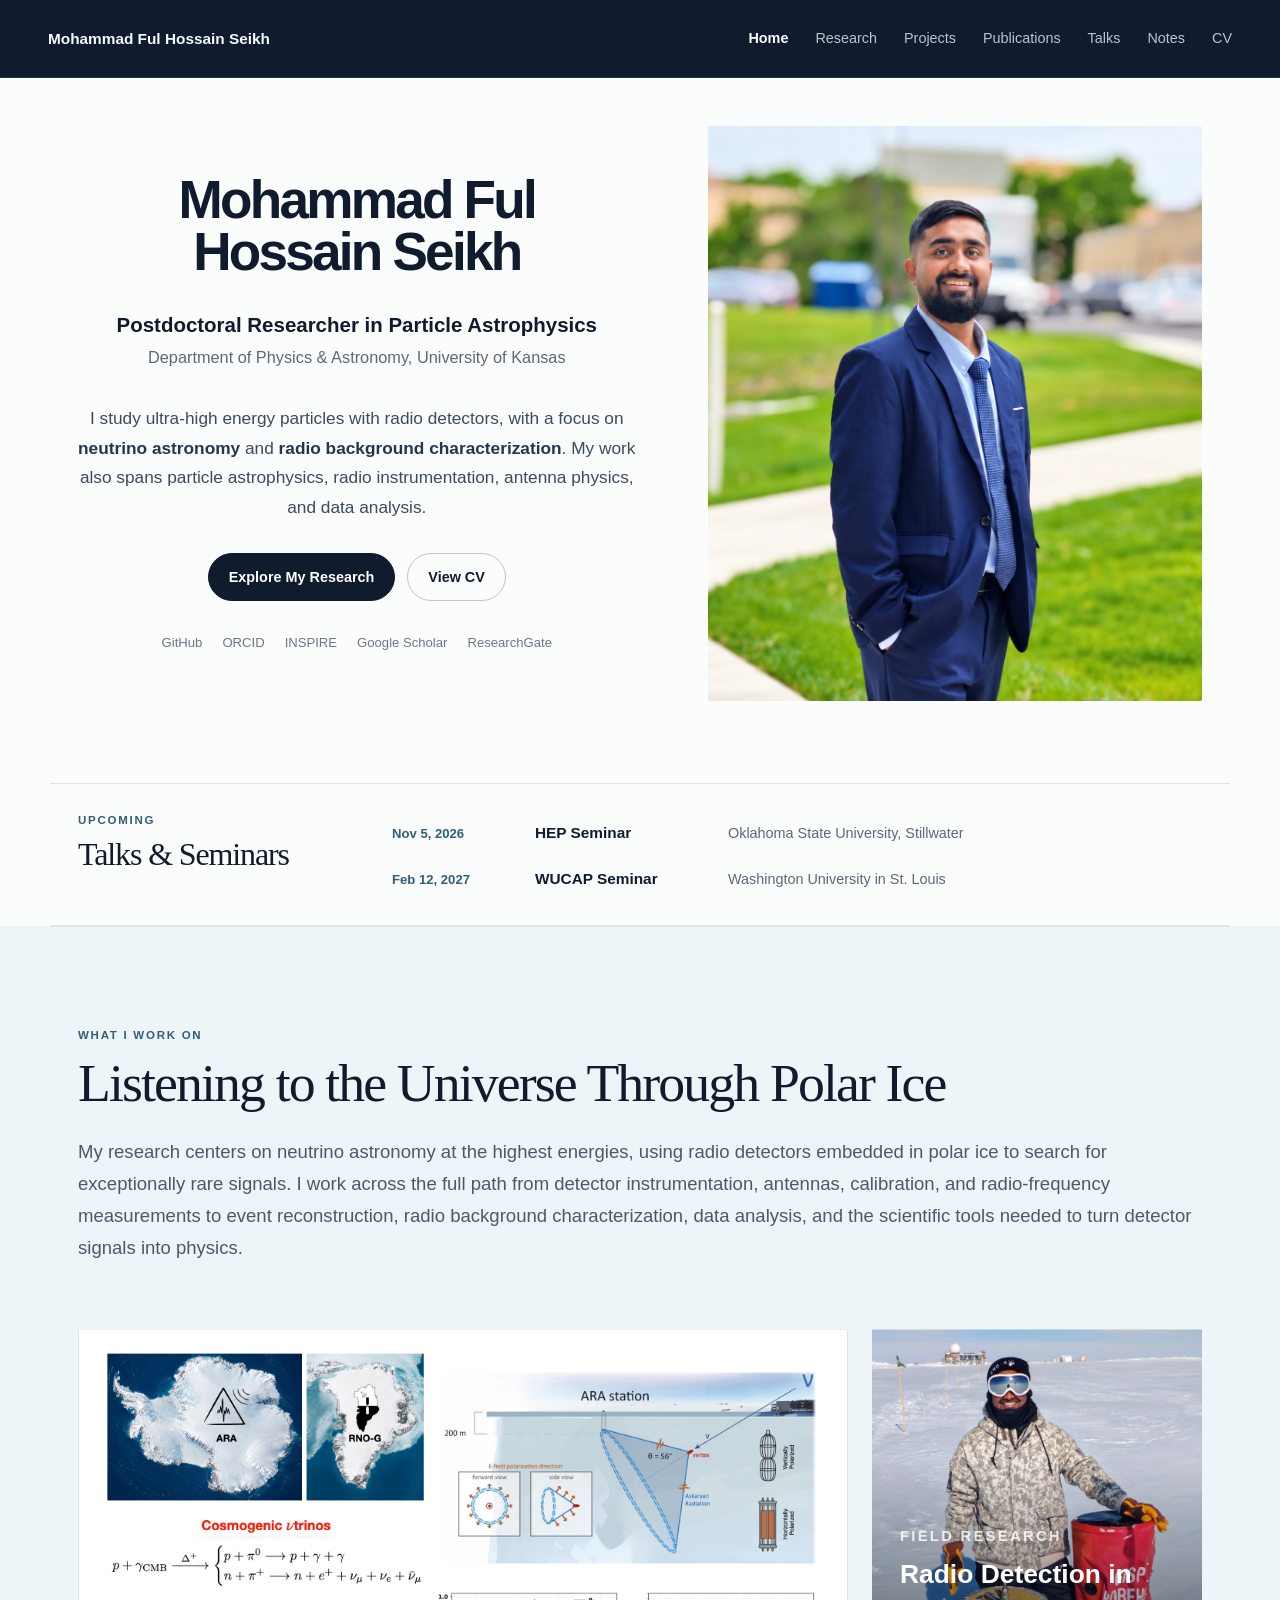
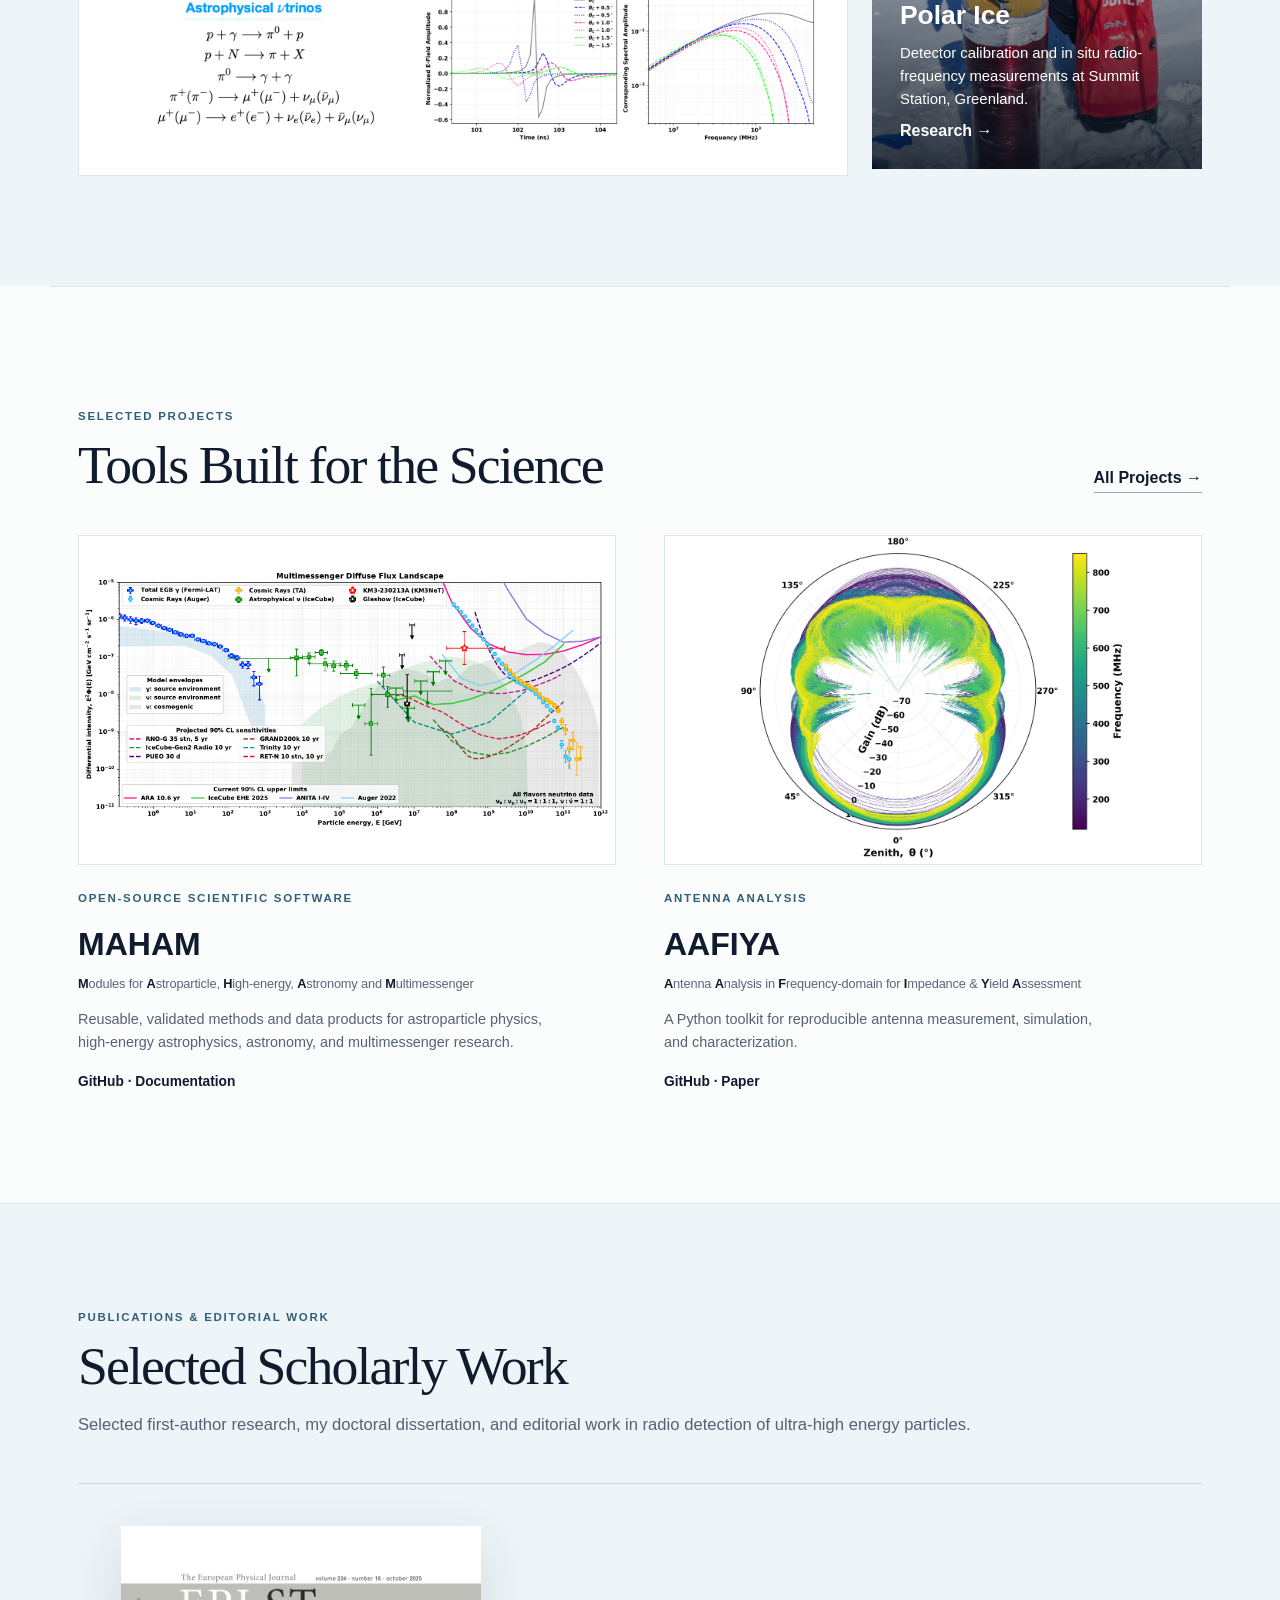
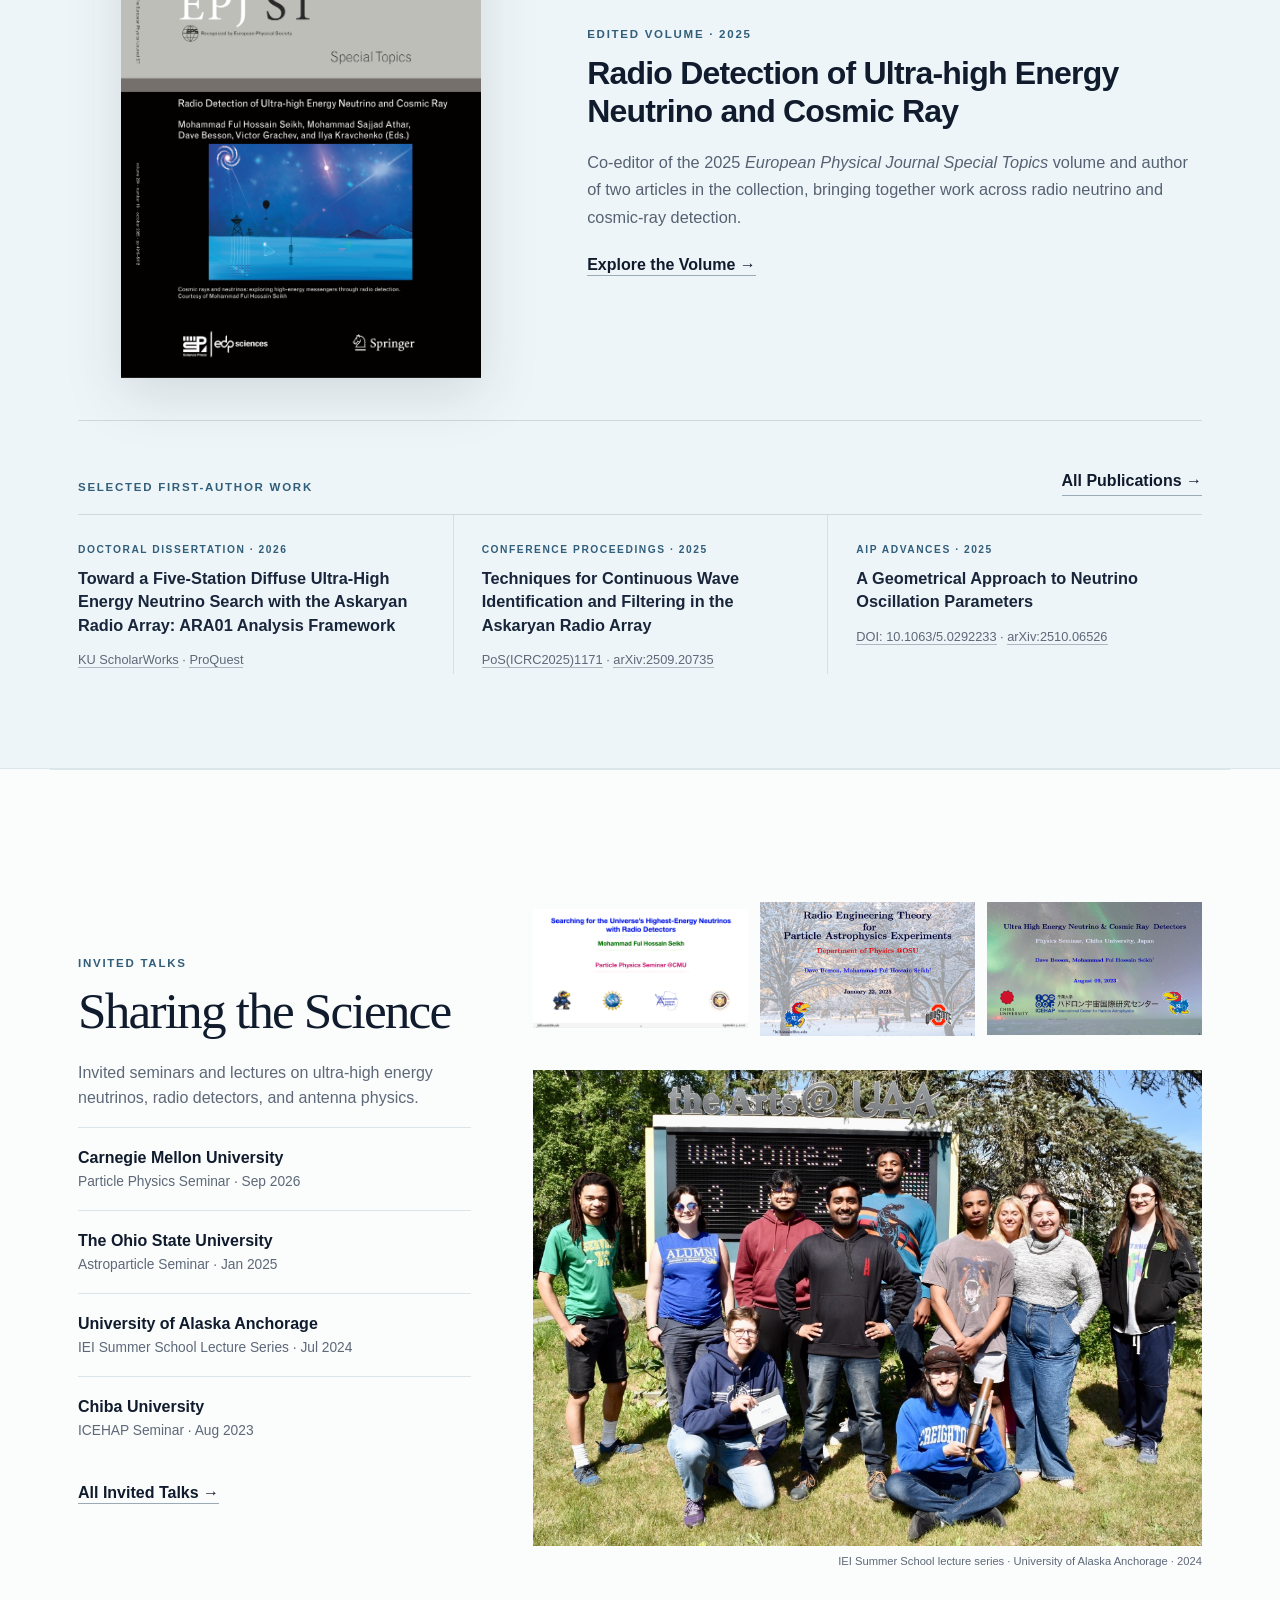
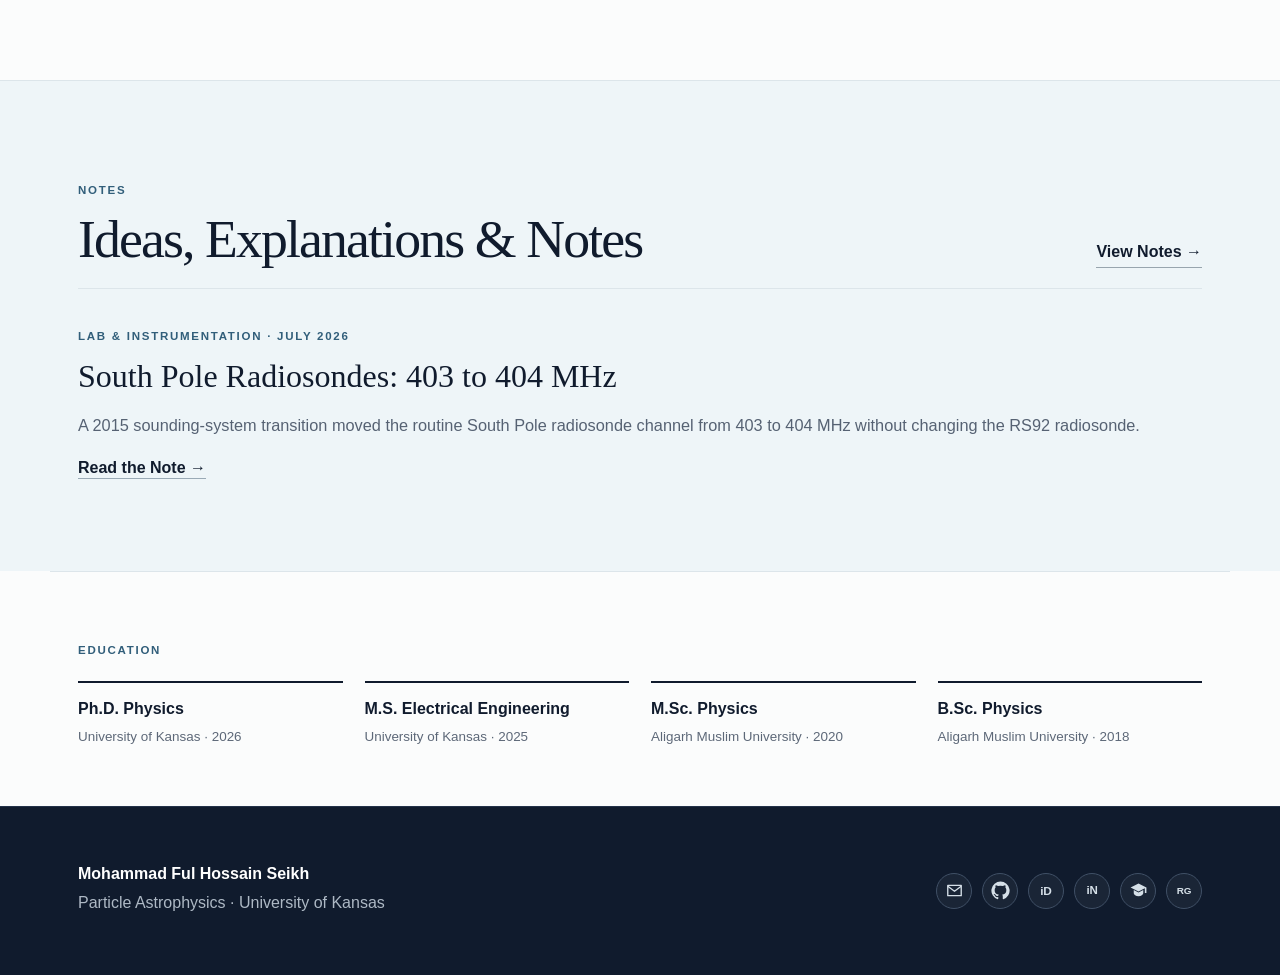
==== index.html @ 4343043d "Add South Pole radiosonde transition note" ====
<!DOCTYPE html>

<html lang="en">
<head>
<meta charset="utf-8"/><meta content="width=device-width,initial-scale=1" name="viewport"/>
<!-- Final homepage prototype v10 -->
<title>Mohammad Ful Hossain Seikh | Particle Astrophysics</title>
<meta name="description" content="Official website of Mohammad Ful Hossain Seikh, particle astrophysicist at the University of Kansas working on ultra-high energy neutrinos, radio detection, and antenna physics.">
<!-- SEO v16 -->
<link rel="canonical" href="https://mohammad-neutrino.github.io/">
<meta name="author" content="Mohammad Ful Hossain Seikh">
<meta name="robots" content="index,follow,max-image-preview:large">
<meta property="og:site_name" content="Mohammad Ful Hossain Seikh">
<meta property="og:title" content="Mohammad Ful Hossain Seikh | Particle Astrophysics">
<meta property="og:description" content="Official website of Mohammad Ful Hossain Seikh, particle astrophysicist at the University of Kansas working on ultra-high energy neutrinos, radio detection, and antenna physics.">
<meta property="og:type" content="website">
<meta property="og:url" content="https://mohammad-neutrino.github.io/">
<!-- /SEO v16 -->
<link href="styles.css?v=27" rel="stylesheet"/>
<script type="application/ld+json">{"@context":"https://schema.org","@graph":[{"@type":"Person","@id":"https://mohammad-neutrino.github.io/#person","name":"Mohammad Ful Hossain Seikh","url":"https://mohammad-neutrino.github.io/","image":"https://mohammad-neutrino.github.io/assets/portrait.png","jobTitle":"Postdoctoral Researcher in Particle Astrophysics","affiliation":{"@type":"CollegeOrUniversity","name":"University of Kansas","url":"https://www.ku.edu/"},"sameAs":["https://github.com/Mohammad-Neutrino","https://orcid.org/0000-0002-4464-7354","https://inspirehep.net/authors/2014116","https://scholar.google.com/citations?user=dSwfpWQAAAAJ","https://www.researchgate.net/profile/Mohammad-Ful-Hossain-Seikh","https://www.scopus.com/authid/detail.uri?authorId=57426893600"],"knowsAbout":["Particle astrophysics","Ultra-high energy neutrinos","Neutrino astronomy","Radio detection","Askaryan Radio Array","RNO-G","Radio background characterization","Antenna physics"]},{"@type":"WebSite","@id":"https://mohammad-neutrino.github.io/#website","url":"https://mohammad-neutrino.github.io/","name":"Mohammad Ful Hossain Seikh","publisher":{"@id":"https://mohammad-neutrino.github.io/#person"}}]}</script>
</head>
<body><header class="site-header"><a class="brand" href="index.html">Mohammad Ful Hossain Seikh</a><button aria-label="Toggle navigation" class="menu">Menu</button><nav><a class="active" href="index.html">Home</a><a class="" href="research.html">Research</a><a class="" href="projects.html">Projects</a><a class="" href="publications.html">Publications</a><a class="" href="talks.html">Talks</a><a class="" href="notes.html">Notes</a><a class="" href="cv.html">CV</a></nav></header>
<main id="top">
<section class="hero wrap">
<div class="hero-copy">
<div class="hero-identity">
<h1><span>Mohammad Ful</span><span>Hossain Seikh</span></h1>
<p class="role">Postdoctoral Researcher in Particle Astrophysics</p>
<p class="affiliation">Department of Physics &amp; Astronomy, University of Kansas</p>
</div>
<p class="lede">I study ultra-high energy particles with radio detectors, with a focus on <strong>neutrino astronomy</strong> and <strong>radio background characterization</strong>. My work also spans particle astrophysics, radio instrumentation, antenna physics, and data analysis.</p>
<div class="actions"><a class="button primary" href="research.html">Explore My Research</a><a class="button" href="cv.html">View CV</a></div>
<div class="profiles"><a href="https://github.com/Mohammad-Neutrino" rel="noopener" target="_blank">GitHub</a><a href="https://orcid.org/0000-0002-4464-7354" rel="noopener" target="_blank">ORCID</a><a href="https://inspirehep.net/authors/2014116" rel="noopener" target="_blank">INSPIRE</a><a href="https://scholar.google.com/citations?user=dSwfpWQAAAAJ" rel="noopener" target="_blank">Google Scholar</a><a href="https://www.researchgate.net/profile/Mohammad-Ful-Hossain-Seikh" rel="noopener" target="_blank">ResearchGate</a></div>
</div>
<div class="hero-photo"><a aria-label="Enlarge portrait of Mohammad Ful Hossain Seikh" class="zoomable media-zoom" href="assets/portrait.png"><img alt="Portrait of Mohammad Ful Hossain Seikh" src="assets/portrait.png"/></a></div>
</section>
<section class="upcoming wrap" aria-label="Upcoming talks and seminars">
<div class="upcoming-heading"><p class="section-kicker">Upcoming</p><h2>Talks &amp; Seminars</h2></div>
<div class="upcoming-list">
<article class="upcoming-item"><time datetime="2026-11-05">Nov 5, 2026</time><strong>HEP Seminar</strong><span>Oklahoma State University, Stillwater</span></article>
<article class="upcoming-item"><time datetime="2027-02-12">Feb 12, 2027</time><strong>WUCAP Seminar</strong><span>Washington University in St. Louis</span></article>
</div>
</section>
<section class="intro wrap">
<p class="section-kicker">What I Work On</p>
<h2>Listening to the Universe Through Polar Ice</h2>
<p class="intro-text">My research centers on neutrino astronomy at the highest energies, using radio detectors embedded in polar ice to search for exceptionally rare signals. I work across the full path from detector instrumentation, antennas, calibration, and radio-frequency measurements to event reconstruction, radio background characterization, data analysis, and the scientific tools needed to turn detector signals into physics.</p>
</section>
<section class="cards research-grid wrap" id="research">
<article class="feature research-overview"><a aria-label="Enlarge research overview" class="zoomable media-zoom" href="assets/research-overview.png"><img alt="Overview of ultra-high energy neutrino production and radio detection with ARA and RNO-G" src="assets/research-overview.png"/></a></article>
<article class="feature field-feature"><a aria-label="Enlarge field research photograph" class="zoomable field-image-link" href="assets/fieldwork.jpg"><img alt="Field work at Summit Station, Greenland" src="assets/fieldwork.jpg"/></a><div class="overlay"><p class="label">Field Research</p><h3>Radio Detection in Polar Ice</h3><p>Detector calibration and in situ radio-frequency measurements at Summit Station, Greenland.</p><a href="research.html#fieldwork">Research →</a></div></article>
</section>
<section class="section wrap" id="projects">
<div class="section-head"><div><p class="section-kicker">Selected Projects</p><h2>Tools Built for the Science</h2></div><a href="projects.html">All Projects →</a></div>
<div class="project-grid">
<article><a aria-label="Enlarge the MAHAM multimessenger diffuse flux landscape" class="project-img zoomable" href="assets/maham.png"><img alt="MAHAM multimessenger diffuse flux landscape" src="assets/maham.png"/></a><p class="label">Open-Source Scientific Software</p><h3>MAHAM</h3><p class="project-fullname"><span class="acro">M</span>odules for <span class="acro">A</span>stroparticle, <span class="acro">H</span>igh-energy, <span class="acro">A</span>stronomy and <span class="acro">M</span>ultimessenger</p><p class="project-description"><span>Reusable, validated methods and data products for astroparticle physics,</span><span>high-energy astrophysics, astronomy, and multimessenger research.</span></p><p class="links"><a href="https://github.com/Project-MAHAM" rel="noopener" target="_blank">GitHub</a> · Documentation</p></article>
<article><a aria-label="Enlarge the AAFIYA antenna gain pattern" class="project-img zoomable" href="assets/aafiya-gain.png"><img alt="AAFIYA antenna gain pattern" src="assets/aafiya-gain.png"/></a><p class="label">Antenna Analysis</p><h3>AAFIYA</h3><p class="project-fullname"><span class="acro">A</span>ntenna <span class="acro">A</span>nalysis in <span class="acro">F</span>requency-domain for <span class="acro">I</span>mpedance &amp; <span class="acro">Y</span>ield <span class="acro">A</span>ssessment</p><p class="project-description"><span>A Python toolkit for reproducible antenna measurement, simulation,</span><span>and characterization.</span></p><p class="links"><a href="https://github.com/Mohammad-Neutrino/AAFIYA" rel="noopener" target="_blank">GitHub</a> · <a href="https://doi.org/10.48550/arXiv.2601.13583" rel="noopener" target="_blank">Paper</a></p></article>
</div>
</section>
<section class="editorial" id="publications">
<div class="wrap">
<header class="publication-header">
<p class="section-kicker">Publications &amp; Editorial Work</p>
<h2>Selected Scholarly Work</h2>
<p>Selected first-author research, my doctoral dissertation, and editorial work in radio detection of ultra-high energy particles.</p>
</header>
<div class="editorial-highlight">
<a aria-label="Enlarge the EPJ Special Topics cover" class="editorial-cover zoomable" href="assets/epj-cover-front.png"><img alt="Front cover of the EPJ Special Topics issue on radio detection of ultra-high energy neutrinos and cosmic rays" src="assets/epj-cover-front.png"/></a>
<div class="editorial-details">
<p class="label">Edited Volume · 2025</p>
<h3><span>Radio Detection</span><span>of Ultra-high Energy</span><span>Neutrino and Cosmic Ray</span></h3>
<p>Co-editor of the 2025 <em>European Physical Journal Special Topics</em> volume and author of two articles in the collection, bringing together work across radio neutrino and cosmic-ray detection.</p>
<a class="text-link" href="https://link.springer.com/collections/ediiddhcdc" rel="noopener" target="_blank">Explore the Volume →</a>
</div>
</div>
<div class="selected-work-head">
<p class="selected-heading">Selected First-Author Work</p>
<a class="text-link" href="publications.html">All Publications →</a>
</div>
<div class="selected-work-grid">
<article class="pub-card">
<p class="pub-type">Doctoral Dissertation · 2026</p>
<h3>Toward a Five-Station Diffuse Ultra-High Energy Neutrino Search with the Askaryan Radio Array: ARA01 Analysis Framework</h3>
<p class="pub-links"><a href="https://kuscholarworks.ku.edu/items/9ae474ac-8647-476e-9986-d901787aed21" rel="noopener" target="_blank">KU ScholarWorks</a> · <a href="https://www.proquest.com/docview/3356640779/fulltextPDF/4CCB4101302F4FB5PQ" rel="noopener" target="_blank">ProQuest</a></p>
</article>
<article class="pub-card">
<p class="pub-type">Conference Proceedings · 2025</p>
<h3>Techniques for Continuous Wave Identification and Filtering in the Askaryan Radio Array</h3>
<p class="pub-links"><a href="https://pos.sissa.it/501/1171/pdf" rel="noopener" target="_blank">PoS(ICRC2025)1171</a> · <a href="https://arxiv.org/abs/2509.20735" rel="noopener" target="_blank">arXiv:2509.20735</a></p>
</article>
<article class="pub-card">
<p class="pub-type">AIP Advances · 2025</p>
<h3>A Geometrical Approach to Neutrino Oscillation Parameters</h3>
<p class="pub-links"><a href="https://doi.org/10.1063/5.0292233" rel="noopener" target="_blank">DOI: 10.1063/5.0292233</a> · <a href="https://doi.org/10.48550/arXiv.2510.06526" rel="noopener" target="_blank">arXiv:2510.06526</a></p>
</article>
</div>
</div>
</section>
<section class="section wrap" id="talks">
<div class="talk-grid">
<div><p class="section-kicker">Invited Talks</p><h2 class="talk-title">Sharing the Science</h2><p>Invited seminars and lectures on ultra-high energy neutrinos, radio detectors, and antenna physics.</p><div class="talk-item"><strong>Carnegie Mellon University</strong><span>Particle Physics Seminar · Sep 2026</span></div><div class="talk-item"><strong>The Ohio State University</strong><span>Astroparticle Seminar · Jan 2025</span></div><div class="talk-item"><strong>University of Alaska Anchorage</strong><span>IEI Summer School Lecture Series · Jul 2024</span></div><div class="talk-item"><strong>Chiba University</strong><span>ICEHAP Seminar · Aug 2023</span></div><a class="text-link" href="talks.html">All Invited Talks →</a></div>
<div aria-label="Selected invited talk title slides and summer school group photo" class="talk-collage">
<a aria-label="Enlarge Carnegie Mellon seminar title slide" class="zoomable talk-media" href="assets/talk-cmu.png"><img alt="Title slide from a Particle Physics Seminar at Carnegie Mellon University" class="talk-slide" src="assets/talk-cmu.png"/></a>
<a aria-label="Enlarge The Ohio State University seminar title slide" class="zoomable talk-media" href="assets/talk-osu.png"><img alt="Title slide from an invited seminar at The Ohio State University" class="talk-slide" src="assets/talk-osu.png"/></a>
<a aria-label="Enlarge Chiba University seminar title slide" class="zoomable talk-media" href="assets/talk-chiba.png"><img alt="Title slide from an invited seminar at Chiba University" class="talk-slide" src="assets/talk-chiba.png"/></a>
<figure class="talk-group-wrap"><a aria-label="Enlarge IEI Summer School group photograph" class="zoomable talk-media" href="assets/talk-group-uaa.jpg"><img alt="Group photo from the IEI Summer School lecture series at the University of Alaska Anchorage" class="talk-group" src="assets/talk-group-uaa.jpg"/></a><figcaption>IEI Summer School lecture series · University of Alaska Anchorage · 2024</figcaption></figure>
</div>
</div>
</section>
<section class="notes" id="notes"><div class="wrap"><div class="section-head"><div><p class="section-kicker">Notes</p><h2>Ideas, Explanations &amp; Notes</h2></div><a href="notes.html">View Notes →</a></div><article class="home-note-feature"><p class="label">Lab &amp; Instrumentation · July 2026</p><h3><a href="posts/2026-07-south-pole-radiosondes/">South Pole Radiosondes: 403 to 404 MHz</a></h3><p>A 2015 sounding-system transition moved the routine South Pole radiosonde channel from 403 to 404 MHz without changing the RS92 radiosonde.</p><a class="text-link" href="posts/2026-07-south-pole-radiosondes/">Read the Note →</a></article></div></section>
<section class="education wrap"><p class="section-kicker">Education</p><div class="degree-grid"><div><strong>Ph.D. Physics</strong><span>University of Kansas · 2026</span></div><div><strong>M.S. Electrical Engineering</strong><span>University of Kansas · 2025</span></div><div><strong>M.Sc. Physics</strong><span>Aligarh Muslim University · 2020</span></div><div><strong>B.Sc. Physics</strong><span>Aligarh Muslim University · 2018</span></div></div></section>
</main>
<footer><div class="wrap footer-grid"><div><strong>Mohammad Ful Hossain Seikh</strong><p>Particle Astrophysics · University of Kansas</p></div><div aria-label="Professional profiles and contact" class="footer-icons">
<a aria-label="Email" class="profile-icon email-icon" href="mailto:fulhossain@ku.edu" title="Email"><svg aria-hidden="true" viewbox="0 0 24 24"><path d="M3.5 5.5h17v13h-17z"></path><path d="m4 7 8 6 8-6"></path></svg></a>
<a aria-label="GitHub" class="profile-icon github-icon" href="https://github.com/Mohammad-Neutrino" rel="noopener" target="_blank" title="GitHub"><svg aria-hidden="true" viewbox="0 0 24 24"><path d="M12 .7a11.5 11.5 0 0 0-3.64 22.41c.58.1.79-.25.79-.56v-2.2c-3.22.7-3.9-1.37-3.9-1.37-.53-1.34-1.29-1.7-1.29-1.7-1.05-.72.08-.71.08-.71 1.16.08 1.77 1.2 1.77 1.2 1.03 1.77 2.7 1.26 3.36.96.1-.75.4-1.26.73-1.55-2.57-.29-5.27-1.29-5.27-5.73 0-1.27.45-2.3 1.19-3.11-.12-.29-.52-1.47.11-3.07 0 0 .97-.31 3.17 1.19A11 11 0 0 1 12 6.07a11 11 0 0 1 2.89.39c2.2-1.5 3.17-1.19 3.17-1.19.63 1.6.23 2.78.11 3.07.74.81 1.19 1.84 1.19 3.11 0 4.45-2.71 5.43-5.29 5.72.42.36.79 1.07.79 2.16v3.22c0 .31.21.67.8.56A11.5 11.5 0 0 0 12 .7Z" fill="currentColor"></path></svg></a>
<a aria-label="ORCID" class="profile-icon orcid-icon" href="https://orcid.org/0000-0002-4464-7354" rel="noopener" target="_blank" title="ORCID"><span>iD</span></a>
<a aria-label="INSPIRE HEP" class="profile-icon inspire-icon" href="https://inspirehep.net/authors/2014116" rel="noopener" target="_blank" title="INSPIRE HEP"><span>iN</span></a>
<a aria-label="Google Scholar" class="profile-icon scholar-icon" href="https://scholar.google.com/citations?user=dSwfpWQAAAAJ" rel="noopener" target="_blank" title="Google Scholar"><svg aria-hidden="true" viewbox="0 0 24 24"><path d="M12 3 2 8.2 12 13.4 20 9.2V15h2V8.2L12 3Z" fill="currentColor"></path><path d="M6 11.4v4.2c0 2 2.7 3.6 6 3.6s6-1.6 6-3.6v-4.2l-6 3.1-6-3.1Z" fill="currentColor"></path></svg></a>
<a aria-label="ResearchGate" class="profile-icon rg-icon" href="https://www.researchgate.net/profile/Mohammad-Ful-Hossain-Seikh" rel="noopener" target="_blank" title="ResearchGate"><span>RG</span></a>
</div></div></footer>
<div aria-hidden="true" class="lightbox" id="lightbox"><button aria-label="Close enlarged image" class="lightbox-close" type="button">×</button><img alt="" src=""/></div>
<script src="site.js"></script></body></html>
---- styles.css ----
:root{--ink:#101b2d;--muted:#5d6878;--ice:#eef5f8;--blue:#315e7a;--line:#dce5ea;--paper:#fbfcfc;--max:1180px}*{box-sizing:border-box}html{scroll-behavior:smooth}body{margin:0;background:var(--paper);color:var(--ink);font-family:Inter,ui-sans-serif,-apple-system,BlinkMacSystemFont,"Segoe UI",sans-serif;line-height:1.55}.wrap{max-width:var(--max);margin:auto;padding-left:28px;padding-right:28px}a{color:inherit}.site-header{height:78px;display:flex;align-items:center;max-width:1240px;margin:auto;padding:0 28px;gap:38px}.brand{font-weight:780;font-size:.96rem;color:var(--ink);text-decoration:none;white-space:nowrap}.site-header nav{margin-left:auto;display:flex;gap:27px;align-items:center}.site-header nav a{font-size:.9rem;text-decoration:none;color:#485364}.site-header nav a:hover,.site-header nav .active{color:var(--ink)}.menu{display:none}

.eyebrow,.section-kicker,.label,.pub-type,.selected-heading{text-transform:uppercase;letter-spacing:.15em;font-size:.72rem;font-weight:800;color:var(--blue)}h2{font-family:Georgia,"Times New Roman",serif;font-weight:500;font-size:clamp(2.4rem,4.2vw,4.6rem);line-height:1.03;letter-spacing:-.035em;margin:12px 0 24px}

.hero{min-height:690px;display:grid;grid-template-columns:minmax(0,1.06fr) minmax(360px,.94fr);gap:72px;align-items:center;padding-top:48px;padding-bottom:82px}.hero-copy{display:flex;flex-direction:column;align-items:center;text-align:center}.hero-identity{width:100%;max-width:690px}.hero-identity .eyebrow{margin:0 auto}.hero h1{font-size:clamp(3rem,4.15vw,4.45rem);line-height:.985;letter-spacing:-.052em;margin:20px auto 30px;max-width:650px;text-wrap:balance}.hero h1 span{display:block;white-space:nowrap}.role{font-size:1.28rem;font-weight:760;margin:0 0 4px}.affiliation{font-size:1.02rem;margin:0;color:var(--muted)}.lede{font-size:1.08rem;line-height:1.72;max-width:675px;color:#3e4a5d;margin:34px auto 30px}.lede strong{color:#26364c;font-weight:750}.actions{display:flex;gap:12px;justify-content:center}.button{border:1px solid #bac7cf;border-radius:99px;padding:12px 20px;text-decoration:none;color:var(--ink);font-weight:700;font-size:.9rem}.button.primary{background:var(--ink);border-color:var(--ink);color:white}.profiles{display:flex;gap:20px;justify-content:center;flex-wrap:wrap;margin-top:32px;font-size:.82rem}.profiles a{color:#6d7785;text-decoration:none}.profiles a:hover{color:var(--ink)}.hero-photo img{display:block;width:100%;max-height:600px;object-fit:cover;object-position:center 22%;border-radius:2px}

.intro{padding-top:88px;padding-bottom:66px;border-top:1px solid var(--line)}.intro h2{width:100%;max-width:none}.intro-text{font-size:1.16rem;line-height:1.72;width:100%;max-width:none;color:#4d5969;margin-bottom:0}

.cards{display:grid;padding-bottom:110px}.research-grid{grid-template-columns:minmax(0,2.12fr) minmax(0,1fr);gap:24px;align-items:start}.feature{position:relative;overflow:hidden;min-width:0}.research-overview{background:#fff;border:1px solid var(--line);padding:14px;display:flex;align-items:center;justify-content:center;isolation:isolate}.research-overview img{width:100%;height:auto;max-height:100%;display:block;object-fit:contain;background:#fff}.field-feature{background:#edf3f6;isolation:isolate}.field-feature img{width:100%;height:auto;display:block;object-fit:contain;background:#edf3f6}.overlay{position:absolute;left:0;right:0;bottom:0;padding:68px 28px 26px;color:white;background:linear-gradient(transparent,rgba(6,15,25,.83))}.overlay .label{color:inherit;opacity:.82;margin:0}.overlay h3{font-size:1.65rem;margin:6px 0}.overlay p{max-width:500px;margin:0 0 8px;font-size:.93rem}.overlay a{font-weight:700;text-decoration:none}

.section{padding-top:110px;padding-bottom:110px}.section-head{display:flex;justify-content:space-between;align-items:end;gap:30px;margin-bottom:42px}.section-head h2{margin-bottom:0}.section-head>a,.text-link{color:var(--ink);font-weight:750;text-decoration:none;border-bottom:1px solid #98a5ae;padding-bottom:2px}.project-grid{display:grid;grid-template-columns:minmax(0,1fr) minmax(0,1fr);gap:48px}.project-grid>article{min-width:0}.project-img{height:330px;background:white;border:1px solid var(--line);display:flex;align-items:center;justify-content:center;margin-bottom:25px;overflow:hidden;cursor:zoom-in;text-decoration:none}.project-img img{width:100%;height:100%;object-fit:contain}.project-grid h3{font-size:2rem;margin:6px 0}.project-fullname{font-size:.80rem;line-height:1.45;color:#5b6675;margin:0 0 14px;white-space:nowrap;letter-spacing:-.012em;font-weight:450;max-width:100%}.project-fullname .acro{font-weight:900;color:var(--ink)}.project-description{font-size:.90rem;line-height:1.58;color:#566273;margin:0 0 18px;min-height:2.95em}.project-description span{display:block;white-space:nowrap}.links{font-size:.86rem;font-weight:750;margin:0}.links a{text-decoration:none}.links a:hover{text-decoration:underline}

.editorial{background:#f4f7f8;color:var(--ink);padding:94px 0;border-top:1px solid var(--line);border-bottom:1px solid var(--line)}.publication-layout{display:grid;grid-template-columns:minmax(320px,.9fr) minmax(0,1.1fr);gap:78px;align-items:start}.editorial-feature{min-width:0}.editorial-feature .section-kicker{margin-top:0}.publication-title{font-size:clamp(2.4rem,3.55vw,3.8rem);line-height:1.02;margin:14px 0 20px}.publication-title span{display:block;white-space:nowrap}.editorial-copy{color:#566273;max-width:590px;margin:0 0 34px}.editorial-cover{display:flex;justify-content:center;align-items:center;width:100%;max-width:430px;margin:0 auto 22px;text-decoration:none;cursor:zoom-in}.editorial-cover img{width:100%;display:block;object-fit:contain;filter:drop-shadow(0 16px 28px rgba(16,27,45,.12))}.editorial-feature>.text-link{display:table;margin:0 auto}.selected-publications{border-top:1px solid #cfd8dd;min-width:0;padding-top:4px}.selected-heading{margin:20px 0 7px}.publication-subheading{margin-top:30px}.pub-item{padding:20px 0 21px;border-bottom:1px solid #d7dfe3}.pub-item .pub-type{margin:0 0 7px;font-size:.64rem}.pub-item .pub-type.normal-case{text-transform:none;letter-spacing:.08em}.pub-item h3{font-size:1.08rem;line-height:1.43;margin:0;color:#18253a;font-weight:720}.pub-links{font-size:.82rem;margin:10px 0 0;color:#5d6878}.pub-links a{text-decoration:none;border-bottom:1px solid #adb7bf}.pub-links a:hover{color:var(--ink)}.all-publications{display:inline-block;margin-top:24px}

.talk-grid{display:grid;grid-template-columns:.74fr 1.26fr;gap:62px;align-items:center}.talk-grid>div:first-child>p:not(.section-kicker){color:var(--muted)}.talk-title{white-space:nowrap;font-size:clamp(2.4rem,4vw,4.2rem)}.talk-item{padding:18px 0;border-top:1px solid var(--line)}.talk-item strong,.talk-item span{display:block}.talk-item span{font-size:.86rem;color:var(--muted)}.talk-item:last-of-type{margin-bottom:22px}.talk-collage{display:grid;grid-template-columns:repeat(3,1fr);gap:12px;align-items:start}.talk-collage img{width:100%;display:block}.talk-slide{height:178px;object-fit:contain;background:#fff;border:1px solid var(--line)}.talk-group-wrap{grid-column:1/-1;margin:0}.talk-group{width:100%;height:auto;object-fit:contain;border:1px solid var(--line)}.talk-group-wrap figcaption{font-size:.70rem;color:var(--muted);margin-top:7px;text-align:right;white-space:nowrap}

.education{padding-top:58px;padding-bottom:58px;border-top:1px solid var(--line)}.degree-grid{display:grid;grid-template-columns:repeat(4,1fr);gap:22px;margin-top:22px}.degree-grid div{padding-top:14px;border-top:2px solid var(--ink)}.degree-grid strong,.degree-grid span{display:block}.degree-grid span{font-size:.84rem;color:var(--muted);margin-top:5px}.notes{background:var(--ice);padding:90px 0}.notes .section-head{margin-bottom:20px}.notes h2{max-width:900px}.coming{border:1px solid #b8cbd5;border-radius:99px;padding:7px 13px;font-size:.75rem;font-weight:700}.notes-copy{max-width:720px;color:#536270;font-size:1.08rem}

footer{padding:55px 0}.footer-grid{display:flex;justify-content:space-between;gap:30px}.footer-grid p{color:var(--muted);margin:4px 0}.footer-grid>div:last-child{display:flex;gap:18px;font-size:.86rem}.footer-grid a{color:var(--muted);text-decoration:none}.footer-grid a:hover{color:var(--ink)}

.lightbox{position:fixed;inset:0;z-index:1000;background:rgba(7,14,24,.90);display:none;align-items:center;justify-content:center;padding:38px}.lightbox.open{display:flex}.lightbox img{max-width:min(94vw,1500px);max-height:90vh;object-fit:contain;background:#fff;box-shadow:0 20px 70px rgba(0,0,0,.35)}.lightbox-close{position:fixed;top:18px;right:24px;border:0;background:transparent;color:#fff;font-size:2.2rem;line-height:1;cursor:pointer;padding:6px 10px}.zoomable:focus-visible{outline:3px solid #6b91a8;outline-offset:3px}

@media(max-width:1080px){.hero{gap:48px}.project-fullname{white-space:normal}.project-description span,.publication-title span{white-space:normal}.talk-title{white-space:normal}.publication-layout{gap:46px}.talk-group-wrap figcaption{white-space:normal}.editorial-cover{max-width:380px}}
@media(max-width:800px){.site-header{height:68px}.menu{display:block;margin-left:auto;border:0;background:none;font-weight:700}.site-header nav{display:none;position:absolute;z-index:5;top:68px;left:0;right:0;background:var(--paper);padding:25px;box-shadow:0 10px 25px #0001;flex-direction:column}.site-header nav.open{display:flex}.hero{grid-template-columns:1fr;gap:36px;padding-top:35px;min-height:auto}.hero-copy{order:1}.hero-photo{order:2}.hero-photo img{max-height:570px}.hero h1{font-size:3.15rem}.hero h1 span{white-space:normal}.cards,.project-grid,.talk-grid,.publication-layout,.degree-grid{grid-template-columns:1fr}.research-grid{grid-template-columns:1fr}.research-overview{padding:10px}.field-feature{min-height:500px}.project-grid{gap:70px}.project-description span{white-space:normal}.publication-layout{gap:48px}.editorial-cover{max-width:390px}.talk-collage{grid-template-columns:1fr 1fr}.talk-slide{height:170px}.talk-collage .talk-slide:nth-child(3){grid-column:1/-1}.talk-group-wrap{grid-column:1/-1}.degree-grid{gap:28px}.section-head,.footer-grid{align-items:flex-start;flex-direction:column}.footer-grid>div:last-child{flex-wrap:wrap}}

/* v8 refinements */
.research-grid{grid-template-columns:minmax(0,7fr) minmax(0,3fr)}
.media-zoom,.field-image-link,.talk-media{display:block;text-decoration:none;cursor:zoom-in;min-width:0}
.hero-photo .media-zoom{width:100%}
.research-overview .media-zoom{width:100%}
.field-image-link{position:relative;z-index:0}
.field-feature .overlay{z-index:2;pointer-events:none}
.field-feature .overlay a{pointer-events:auto}

/* Talk visuals should float cleanly without card outlines */
.talk-media{overflow:hidden}
.talk-slide{border:0;background:transparent}
.talk-group{border:0}

/* Rebalanced publications/editorial section */
.publication-header{max-width:850px;margin-bottom:44px}
.publication-header h2{margin-bottom:16px}
.publication-header>p:last-child{margin:0;color:#566273;font-size:1.04rem;line-height:1.7}
.editorial-highlight{display:grid;grid-template-columns:minmax(220px,.34fr) minmax(0,.66fr);gap:56px;align-items:center;padding:42px 0;border-top:1px solid #cfd8dd;border-bottom:1px solid #cfd8dd}
.editorial-highlight .editorial-cover{max-width:300px;margin:0 auto}
.editorial-details{min-width:0}
.editorial-details .label{margin:0 0 12px}
.editorial-details h3{font-family:Georgia,"Times New Roman",serif;font-weight:500;font-size:clamp(2.2rem,3.5vw,3.7rem);line-height:1.03;letter-spacing:-.035em;margin:0 0 20px}
.editorial-details h3 span{display:block}
.editorial-details>p:not(.label){color:#566273;font-size:1.02rem;line-height:1.68;max-width:690px;margin:0 0 22px}
.selected-work-head{display:flex;justify-content:space-between;align-items:end;gap:24px;margin-top:48px}
.selected-work-head .selected-heading{margin:0}
.selected-work-grid{display:grid;grid-template-columns:repeat(3,minmax(0,1fr));margin-top:18px;border-top:1px solid #cfd8dd}
.pub-card{min-width:0;padding:27px 28px 4px 0}
.pub-card+ .pub-card{border-left:1px solid #d7dfe3;padding-left:28px}
.pub-card .pub-type{margin:0 0 9px;font-size:.64rem}
.pub-card .pub-type.normal-case{text-transform:none;letter-spacing:.08em}
.pub-card h3{font-size:1.02rem;line-height:1.42;margin:0;color:#18253a;font-weight:720}
.pub-card .pub-links{font-size:.80rem;line-height:1.55;margin:13px 0 0;color:#5d6878}

/* Footer icon links */
.footer-icons{display:flex;align-items:center;justify-content:flex-end;gap:10px!important}
.profile-icon{width:36px;height:36px;border:1px solid var(--line);border-radius:50%;display:inline-flex!important;align-items:center;justify-content:center;color:#536270!important;background:#fff;text-decoration:none!important;transition:transform .15s ease,border-color .15s ease,color .15s ease}
.profile-icon:hover{transform:translateY(-2px);border-color:#9fb2bf;color:var(--ink)!important}
.profile-icon svg{width:19px;height:19px}.email-icon svg{fill:none;stroke:currentColor;stroke-width:1.7;stroke-linecap:round;stroke-linejoin:round}
.profile-icon span{font-size:.68rem;font-weight:850;letter-spacing:-.02em}.orcid-icon span{font-size:.74rem}.inspire-icon span{font-size:.72rem}.rg-icon span{font-size:.62rem}

@media(max-width:1080px){.selected-work-grid{grid-template-columns:1fr}.pub-card{padding:24px 0}.pub-card+.pub-card{border-left:0;border-top:1px solid #d7dfe3;padding-left:0}.editorial-highlight{grid-template-columns:minmax(190px,.4fr) minmax(0,.6fr);gap:42px}}
@media(max-width:800px){.editorial-highlight{grid-template-columns:1fr;gap:32px}.editorial-highlight .editorial-cover{max-width:290px}.selected-work-head{align-items:flex-start;flex-direction:column}.footer-icons{justify-content:flex-start}.talk-slide{height:auto}}

/* v9 minor typography refinements */
@media(min-width:1081px){
  .publication-header{max-width:none}
  .publication-header>p:last-child{white-space:nowrap}
  .notes-copy{max-width:none;white-space:nowrap}
}

/* Integrated multi-page site */
.page-main{min-height:70vh}.page-hero{padding-top:92px;padding-bottom:58px}.page-hero h1{font-family:Georgia,"Times New Roman",serif;font-weight:500;font-size:clamp(3rem,6vw,6.2rem);line-height:.98;letter-spacing:-.045em;margin:15px 0 24px;max-width:1150px}.page-lede{max-width:980px;font-size:1.18rem;line-height:1.72;color:#536173;margin:0}.page-section{padding-top:76px;padding-bottom:76px}.soft-section{background:var(--ice);padding-top:76px;padding-bottom:76px}.page-media-wide{padding-bottom:40px}.page-media-wide a{display:block;border:1px solid var(--line);padding:14px;background:#fff}.page-media-wide img{display:block;width:100%;height:auto}.research-topic-grid{display:grid;grid-template-columns:repeat(2,minmax(0,1fr));gap:24px;margin-top:28px}.research-topic-grid article{border-top:2px solid var(--ink);padding:22px 8px 16px 0}.research-topic-grid h3{font-size:1.4rem;margin:7px 0 10px}.research-topic-grid p:last-child{color:#586575;line-height:1.65}.field-page-grid{display:grid;grid-template-columns:.72fr 1.28fr;gap:55px;align-items:center}.field-gallery{display:grid;grid-template-columns:1fr 1fr;gap:12px}.field-gallery img{width:100%;height:430px;object-fit:cover;display:block}.theme-row{display:flex;flex-wrap:wrap;gap:10px;margin-top:22px}.theme-row span{border:1px solid var(--line);border-radius:99px;padding:9px 14px;color:#536173;font-size:.84rem;background:#fff}.page-links{display:flex;flex-wrap:wrap;gap:18px;margin-top:20px}.page-links a,.text-link{font-weight:750;text-decoration:none;border-bottom:1px solid #9aaab6;padding-bottom:2px}.project-page-stack{display:flex;flex-direction:column;gap:88px}.project-page-card{display:grid;grid-template-columns:minmax(0,.82fr) minmax(0,1.18fr);gap:58px;align-items:center}.project-page-card.reverse{grid-template-columns:minmax(0,1.05fr) minmax(0,.95fr)}.project-page-card.reverse .project-page-copy{order:2}.project-page-card.reverse .project-gallery{order:1}.project-page-copy h2{font-size:3.1rem;margin:6px 0 12px}.project-fullname.large{font-size:1rem;white-space:normal}.project-page-copy>p:not(.label,.project-fullname,.page-links){color:#566273;line-height:1.72}.project-page-image img,.project-gallery img{width:100%;display:block;background:#fff}.project-page-image,.project-gallery a{cursor:zoom-in}.project-gallery{display:grid;gap:14px}.compact-project{border-top:1px solid var(--line);padding-top:40px;max-width:850px}.compact-project h2{font-size:2.2rem;margin:7px 0 12px}.editorial-page-feature{display:grid;grid-template-columns:minmax(220px,.36fr) minmax(0,.64fr);gap:60px;align-items:center}.editorial-page-feature img{width:100%;max-width:360px;display:block;margin:auto;filter:drop-shadow(0 16px 28px rgba(16,27,45,.12))}.editorial-page-feature h2{font-size:clamp(2.3rem,4vw,4.5rem);line-height:1.02;margin:10px 0 18px}.editorial-page-feature p{color:#566273;line-height:1.7}.publication-group{padding:32px 0 40px;border-bottom:1px solid var(--line)}.publication-group>h2{font-size:2.25rem;margin:0 0 18px}.publication-list{display:grid;grid-template-columns:repeat(2,minmax(0,1fr));gap:0 42px}.publication-entry{padding:24px 0;border-top:1px solid var(--line)}.publication-entry h3{font-size:1.18rem;line-height:1.42;margin:8px 0}.authors,.venue{margin:6px 0;color:#5b6776;line-height:1.5}.talk-page-gallery{display:grid;grid-template-columns:repeat(2,minmax(0,1fr));gap:14px;padding-bottom:30px}.talk-page-gallery a{background:#fff;display:flex;align-items:center;justify-content:center;cursor:zoom-in}.talk-page-gallery img{width:100%;height:310px;object-fit:contain;display:block}.talk-list{border-top:1px solid var(--line)}.talk-entry{display:grid;grid-template-columns:95px 1fr;gap:24px;padding:26px 0;border-bottom:1px solid var(--line)}.talk-year{font-family:Georgia,"Times New Roman",serif;font-size:1.7rem;color:#607080}.talk-entry h3{font-size:1.3rem;margin:0 0 7px}.talk-entry p,.talk-entry div>span{margin:0;color:#5b6776}.summer-school-feature{display:grid;grid-template-columns:1.2fr .8fr;gap:55px;align-items:center}.summer-school-feature img{width:100%;display:block}.empty-notes{border-top:2px solid var(--ink);padding-top:28px;max-width:850px}.empty-notes h2{font-size:2.5rem;margin:8px 0 12px}.empty-notes p:last-child{color:#566273;line-height:1.7}.cv-hero{padding-bottom:35px}.pdf-frame{padding-bottom:80px}.pdf-frame iframe{width:100%;height:82vh;border:1px solid var(--line);background:#fff}.zoomable{cursor:zoom-in}
@media(max-width:900px){.research-topic-grid,.field-page-grid,.project-page-card,.project-page-card.reverse,.editorial-page-feature,.publication-list,.summer-school-feature{grid-template-columns:1fr}.project-page-card.reverse .project-page-copy,.project-page-card.reverse .project-gallery{order:initial}.field-gallery img{height:auto}.talk-page-gallery{grid-template-columns:1fr}.talk-page-gallery img{height:auto}.page-hero{padding-top:58px}.page-hero h1{font-size:3.4rem}.pdf-frame iframe{height:70vh}}

/* Quarto Notes integration */
#quarto-content{padding:0;margin:0;max-width:none}.quarto-title-banner,.quarto-title-block{background:transparent}.quarto-title{max-width:var(--max);margin:70px auto 25px;padding:0 34px}.quarto-title h1.title{font-family:Georgia,"Times New Roman",serif;font-weight:500;font-size:clamp(2.7rem,5vw,5rem);letter-spacing:-.04em}.quarto-listing{max-width:var(--max);margin:0 auto;padding:0 34px 80px}.quarto-listing .listing-item{border-top:1px solid var(--line);padding:22px 0}.quarto-listing .listing-title{font-weight:750;color:var(--ink)}.quarto-listing .listing-description,.quarto-listing .listing-date{color:var(--muted)}main.content{max-width:var(--max);margin:0 auto;padding:0 34px 80px}.quarto-title-meta{color:var(--muted)}


/* Publications complete record */
.complete-record>p{color:#566273;max-width:900px}.record-block{margin-top:28px}.record-block .label{margin:0 0 12px}.collaboration-links{display:flex;flex-wrap:wrap;gap:10px}.collaboration-links a{border:1px solid var(--line);border-radius:99px;padding:9px 14px;background:#fff;color:#4f5e6e;text-decoration:none;font-size:.84rem;font-weight:700}.collaboration-links a:hover{border-color:#9fb2bf;color:var(--ink);transform:translateY(-1px)}

/* Talks visual archive */
.talk-archive{padding-top:28px}.talk-list{border-top:1px solid var(--line)}.talk-entry{display:grid;grid-template-columns:minmax(200px,270px) 70px minmax(0,1fr);gap:26px;align-items:center;padding:24px 0;border-bottom:1px solid var(--line)}.talk-thumb{display:block;background:#fff;cursor:zoom-in;overflow:hidden}.talk-thumb img{display:block;width:100%;aspect-ratio:16/9;object-fit:contain}.talk-year{font-family:Georgia,"Times New Roman",serif;font-size:1.55rem;color:#607080;align-self:start;padding-top:5px}.talk-entry h3{font-size:1.3rem;line-height:1.35;margin:0 0 7px}.talk-entry p,.talk-entry div>span{margin:0;color:#5b6776}.summer-school-feature{grid-template-columns:1.25fr .75fr}.summer-school-gallery{display:grid;grid-template-columns:1fr 1fr;gap:12px}.summer-school-gallery a{display:block}.summer-school-gallery img{width:100%;height:260px;object-fit:cover;display:block}

/* Notes landing page */
.notes-coming-section{padding-top:34px}.notes-coming-head{display:grid;grid-template-columns:minmax(0,.75fr) minmax(0,1.25fr);gap:70px;align-items:end;padding-bottom:34px;border-bottom:1px solid var(--line)}.notes-coming-head h2{font-size:clamp(2.6rem,4.3vw,4.8rem);margin:8px 0 0}.notes-coming-head>p{margin:0;color:#566273;font-size:1.04rem;line-height:1.75}.notes-preview-grid{display:grid;grid-template-columns:repeat(2,minmax(0,1fr));gap:0 42px}.notes-preview-grid article{padding:30px 0 34px;border-bottom:1px solid var(--line)}.notes-preview-grid article>span{font-family:Georgia,"Times New Roman",serif;color:#8a98a6;font-size:1rem}.notes-preview-grid h3{font-size:1.35rem;margin:7px 0 8px}.notes-preview-grid p{margin:0;color:#5b6776;line-height:1.65}.notes-listing-section{padding-top:58px}.notes-listing-section .section-head{margin-bottom:16px}.notes-listing-section h2{font-size:2.6rem;margin:4px 0 0}.notes-listing-section .quarto-listing{padding:0;margin:0;max-width:none}

/* Quarto Notes: keep custom site header and hero in the same order as static pages */
body.quarto-light .site-header{position:relative;z-index:10}#quarto-content{padding:0;margin:0;max-width:none}.quarto-title-block,.quarto-title-banner,.quarto-title{display:none!important}main.content{max-width:none!important;margin:0!important;padding:0!important}.quarto-listing{max-width:none;margin:0;padding:0 0 80px}

@media(max-width:900px){.talk-entry{grid-template-columns:140px minmax(0,1fr);gap:18px}.talk-entry .talk-year{grid-column:2;grid-row:1;font-size:1.2rem;padding:0}.talk-entry>div{grid-column:2;grid-row:1 / span 2;padding-top:28px}.talk-thumb{grid-row:1 / span 2}.summer-school-gallery{grid-template-columns:1fr}.summer-school-gallery img{height:auto}.notes-coming-head,.notes-preview-grid{grid-template-columns:1fr}.notes-coming-head{gap:20px}.notes-preview-grid{gap:0}.notes-listing-section{padding-top:42px}}

/* v11: section separation, editorial balance, and mobile polish */
.page-hero{border-bottom:1px solid var(--line)}.page-main>.page-section+.page-section{border-top:1px solid var(--line)}.page-main>.pdf-frame{border-top:1px solid var(--line);padding-top:42px}#projects,#publications,#talks,.education,.notes{border-top:1px solid var(--line)}

/* Editorial hierarchy */
.editorial-highlight{grid-template-columns:minmax(290px,.42fr) minmax(0,.58fr);gap:64px}.editorial-highlight .editorial-cover{max-width:360px}.editorial-details h3{font-family:Inter,ui-sans-serif,-apple-system,BlinkMacSystemFont,"Segoe UI",sans-serif;font-size:2rem;line-height:1.18;font-weight:760;letter-spacing:-.025em;margin:0 0 18px}.editorial-details h3 span{display:inline}.editorial-details h3 span:not(:last-child)::after{content:" "}
.editorial-page-feature{grid-template-columns:minmax(280px,.42fr) minmax(0,.58fr);gap:64px}.editorial-page-feature img{max-width:390px}.editorial-page-feature h2{font-family:Inter,ui-sans-serif,-apple-system,BlinkMacSystemFont,"Segoe UI",sans-serif;font-size:2.15rem;line-height:1.18;font-weight:760;letter-spacing:-.025em;margin:8px 0 18px}

@media(max-width:900px){.editorial-highlight,.editorial-page-feature{grid-template-columns:1fr;gap:34px}.editorial-highlight .editorial-cover,.editorial-page-feature img{max-width:330px;margin-left:auto;margin-right:auto}.editorial-details h3,.editorial-page-feature h2{font-size:1.9rem}}

@media(max-width:800px){
body{overflow-x:hidden}.wrap{padding-left:20px;padding-right:20px}
.site-header{position:relative;min-height:64px;height:auto;padding:11px 20px;gap:12px}.brand{max-width:calc(100% - 85px);white-space:normal;font-size:.88rem;line-height:1.18}.menu{display:block;margin-left:auto;border:1px solid var(--line);border-radius:99px;padding:7px 12px;background:#fff;color:var(--ink);font-size:.82rem}.site-header nav{top:100%;left:0;right:0;padding:12px 20px 18px;gap:0;border-top:1px solid var(--line);box-shadow:0 12px 30px rgba(16,27,45,.08)}.site-header nav a{width:100%;padding:10px 0;border-bottom:1px solid var(--line);font-size:.92rem}
.hero{gap:30px;padding-top:28px;padding-bottom:58px}.hero h1{font-size:clamp(2.55rem,12vw,3.15rem);line-height:1;margin:15px auto 22px}.role{font-size:1.08rem;line-height:1.35}.affiliation{font-size:.92rem;line-height:1.45}.lede{font-size:1rem;line-height:1.62;margin:25px auto}.actions{flex-wrap:wrap;gap:9px}.button{padding:10px 16px;font-size:.86rem}.profiles{gap:12px 16px;margin-top:25px}
h2{font-size:clamp(2.15rem,10vw,3rem);line-height:1.04}.intro{padding-top:62px;padding-bottom:48px}.intro-text{font-size:1.03rem;line-height:1.65}.cards{padding-bottom:72px}.field-feature{min-height:0}.section{padding-top:72px;padding-bottom:72px}.section-head{gap:14px;margin-bottom:30px}
.project-grid{gap:58px}.project-img{height:260px}.project-grid h3{font-size:1.75rem}.project-fullname{font-size:.78rem;line-height:1.5}.project-description{min-height:0}
.editorial{padding:68px 0}.publication-header{margin-bottom:32px}.publication-header>p:last-child{font-size:.98rem;line-height:1.62}.editorial-highlight{padding:34px 0}.editorial-highlight .editorial-cover{max-width:320px}.editorial-details h3{font-size:1.8rem;line-height:1.2}.editorial-details>p:not(.label){font-size:.98rem;line-height:1.62}.selected-work-head{margin-top:38px;gap:12px}.pub-card{padding:22px 0}
.talk-grid{gap:42px}.talk-title{font-size:2.55rem}.education{padding-top:50px;padding-bottom:50px}.notes{padding:66px 0}
.page-hero{padding-top:48px;padding-bottom:40px}.page-hero h1{font-size:clamp(2.7rem,12vw,3.4rem);line-height:1;margin:12px 0 20px}.page-lede{font-size:1rem;line-height:1.62}.page-section,.soft-section{padding-top:58px;padding-bottom:58px}.page-media-wide{padding-top:34px;padding-bottom:34px}.research-topic-grid{gap:10px}
.project-page-stack{gap:66px}.project-page-card,.project-page-card.reverse{gap:30px}.project-page-copy h2{font-size:2.2rem}.project-fullname.large{font-size:.9rem;line-height:1.55}
.editorial-page-feature img{max-width:320px}.editorial-page-feature h2{font-size:1.9rem}.publication-group{padding:28px 0 34px}.publication-group>h2{font-size:1.9rem}.publication-entry{padding:20px 0}
.talk-page-gallery{gap:18px}.summer-school-feature{gap:30px}.pdf-frame{padding-top:30px;padding-bottom:58px}.pdf-frame iframe{height:70vh;min-height:520px}
footer{padding:42px 0}.footer-grid{gap:22px}.footer-icons{gap:9px!important}.quarto-title{margin-top:48px;padding-left:20px;padding-right:20px}.quarto-title h1.title{font-size:2.7rem}.quarto-listing,main.content{padding-left:20px;padding-right:20px}
}

@media(max-width:520px){
.wrap{padding-left:16px;padding-right:16px}.site-header{padding-left:16px;padding-right:16px}.brand{font-size:.82rem}.hero{padding-top:24px}.hero h1{font-size:2.55rem}.hero-photo img{max-height:none}.project-img{height:220px}
.editorial-highlight .editorial-cover,.editorial-page-feature img{width:92%;max-width:310px}.editorial-details h3,.editorial-page-feature h2{font-size:1.68rem}
.talk-collage{grid-template-columns:1fr}.talk-collage .talk-slide:nth-child(3){grid-column:auto}.talk-entry{grid-template-columns:1fr;gap:5px}.talk-year{font-size:1.25rem}.page-hero h1{font-size:2.65rem}.page-links{gap:12px 16px}.pdf-frame iframe{min-height:480px}
}

/* v12: alternating homepage section backgrounds */
.editorial,.notes{background:var(--ice)}
.intro,.cards.research-grid{background:var(--ice);box-shadow:0 0 0 100vmax var(--ice);clip-path:inset(0 -100vmax)}

/* v13: CV hero spacing and repository link */
.cv-hero .actions{margin-top:28px}.cv-hero .page-lede a{font-weight:700;text-decoration:none;border-bottom:1px solid #9aaab6}.cv-hero .page-lede a:hover{color:var(--ink);border-color:var(--ink)}
@media(max-width:800px){.cv-hero .actions{margin-top:22px}}

/* v14: responsive media flow, projects, talks, and fieldwork */
.aafiya-card{display:block}.aafiya-card .project-page-copy{max-width:none;margin-bottom:32px}.aafiya-card .project-gallery{display:grid;grid-template-columns:repeat(2,minmax(0,1fr));gap:24px;align-items:start}.aafiya-gallery img{width:100%;height:420px;object-fit:contain;background:#fff;display:block}.project-figure,.summer-school-gallery figure{margin:0}.media-caption{margin-top:9px;font-size:.76rem;line-height:1.45;color:var(--muted)}

.summer-school-feature{display:flex;flex-direction:column;gap:30px;align-items:stretch}.summer-school-copy{order:1;width:100%}.summer-school-copy p{max-width:none}.summer-school-gallery{order:2;display:grid;grid-template-columns:repeat(2,minmax(0,1fr));gap:18px}.summer-school-gallery img{width:100%;height:auto;object-fit:contain;display:block}

@media(max-width:800px){
.research-grid{grid-template-columns:1fr!important;gap:18px}.research-overview,.field-feature{width:100%}.research-overview img,.field-feature img{width:100%;height:auto;display:block}
.field-gallery{grid-template-columns:1fr;gap:18px}.field-gallery img{width:100%;height:auto;object-fit:contain;display:block}
.aafiya-card .project-gallery{grid-template-columns:1fr}.aafiya-gallery img{height:auto}
.talk-entry{display:flex;flex-direction:column;gap:10px;padding:28px 0}.talk-thumb{order:1;width:100%;grid-row:auto!important;grid-column:auto!important}.talk-thumb img{width:100%;height:auto;aspect-ratio:16/9;object-fit:contain;display:block}.talk-entry .talk-year{order:2;grid-row:auto!important;grid-column:auto!important;padding:0;margin:4px 0 0}.talk-entry>div{order:3;grid-row:auto!important;grid-column:auto!important;padding:0}.talk-entry h3{margin:0 0 7px}
.summer-school-gallery{grid-template-columns:1fr}
}

/* v15: unified project layout and lecture photo sizing */
.maham-card{display:block}.maham-card .project-page-copy{max-width:none;margin-bottom:32px}.maham-card .project-page-image{display:block;width:100%}.maham-card .project-page-image img{width:100%;height:auto;display:block}.summer-school-gallery img{width:100%;height:430px;object-fit:cover;object-position:center;display:block}
@media(max-width:800px){.summer-school-gallery img{height:auto;object-fit:contain}.maham-card .project-page-copy{margin-bottom:24px}}


/* v16: Arctic essay and Notes */
.home-note-feature{max-width:860px;border-top:1px solid var(--line);padding-top:28px}.home-note-feature h3{font-family:Georgia,"Times New Roman",serif;font-size:2rem;font-weight:500;line-height:1.2;margin:7px 0 12px}.home-note-feature h3 a{color:var(--ink);text-decoration:none}.home-note-feature>p:not(.label){max-width:760px;color:#566273;font-size:1.02rem;line-height:1.7}

.essay-page-hero{padding-top:70px;padding-bottom:42px;border-bottom:1px solid var(--line)}.essay-page-hero h1{font-family:Georgia,"Times New Roman",serif;font-size:clamp(3.3rem,6vw,5.8rem);font-weight:500;line-height:.98;letter-spacing:-.04em;margin:12px 0 18px;max-width:980px}.essay-subtitle{font-size:1.28rem;line-height:1.55;color:#566273;max-width:850px;margin:0 0 22px}.essay-meta{display:flex;flex-wrap:wrap;gap:8px 22px;color:var(--muted);font-size:.88rem}.essay-page-hero .page-links{margin-top:22px}

.essay-body{padding-top:46px;padding-bottom:90px}.essay-hero-photo{max-width:1000px;margin:0 auto 52px}.essay-hero-photo a{display:block;overflow:hidden;background:var(--ice)}.essay-hero-photo img{display:block;width:100%;height:560px;object-fit:cover;object-position:center 62%}.essay-hero-photo figcaption{margin-top:9px;color:var(--muted);font-size:.78rem;line-height:1.5}.essay-text{max-width:790px;margin:0 auto}.essay-text p{color:#344152;font-size:1.08rem;line-height:1.85;margin:0}.essay-text p+p{margin-top:1.4em}.essay-closing{font-family:Georgia,"Times New Roman",serif!important;font-style:italic;font-size:1.3rem!important;line-height:1.6!important;color:var(--ink)!important;border-top:1px solid var(--line);border-bottom:1px solid var(--line);padding:28px 0;margin-top:34px!important}.essay-publication-note{max-width:790px;margin:48px auto 0;padding-top:24px;border-top:1px solid var(--line)}.essay-publication-note p{color:var(--muted);font-size:.9rem;line-height:1.65;margin:0 0 12px}

@media(max-width:800px){.home-note-feature h3{font-size:1.75rem}.essay-page-hero{padding-top:48px;padding-bottom:36px}.essay-page-hero h1{font-size:clamp(2.75rem,12vw,3.7rem)}.essay-subtitle{font-size:1.08rem}.essay-meta{display:grid;gap:5px}.essay-body{padding-top:28px;padding-bottom:68px}.essay-hero-photo{margin-bottom:36px}.essay-hero-photo img{height:auto;object-fit:contain}.essay-text p{font-size:1.02rem;line-height:1.78}.essay-closing{font-size:1.18rem!important}}


/* v17: Notes listing refinement */
.notes-listing-section .anchorjs-link{display:none!important}
.notes-listing-section .quarto-post{display:grid!important;grid-template-columns:120px minmax(0,1fr)!important;column-gap:34px!important;align-items:start!important}
.notes-listing-section .quarto-post .metadata{grid-column:1!important;grid-row:1!important;width:auto!important;min-width:0!important}
.notes-listing-section .quarto-post .body{grid-column:2!important;grid-row:1!important;width:100%!important;min-width:0!important}
.notes-listing-section .listing-date{white-space:nowrap}
.notes-listing-section .listing-description,.notes-listing-section .listing-description a{width:100%!important;max-width:none!important}
.notes-listing-section .listing-title{line-height:1.25}

@media(max-width:700px){
.notes-listing-section .quarto-post{grid-template-columns:1fr!important;gap:7px!important}
.notes-listing-section .quarto-post .metadata{grid-column:1!important;grid-row:1!important}
.notes-listing-section .quarto-post .body{grid-column:1!important;grid-row:2!important}
}


/* v18: homepage Notes flow */
.home-note-feature{max-width:none}
.home-note-feature>p:not(.label){max-width:none}


/* v19: dark chrome, Upcoming, and Quarto normalization */
/* Full-width dark site header */
.site-header{
max-width:none;
margin:0;
background:var(--ink);
padding-left:max(28px,calc((100vw - 1240px)/2 + 28px));
padding-right:max(28px,calc((100vw - 1240px)/2 + 28px));
border-bottom:1px solid #233249
}
.site-header .brand{color:#f7fafc}
.site-header nav a{color:#b9c4cf}
.site-header nav a:hover,.site-header nav .active{color:#fff}
.site-header nav .active{font-weight:700}
.site-header .menu{color:#f7fafc}

/* Dark footer */
footer{
background:var(--ink);
color:#f7fafc;
border-top:1px solid #233249
}
footer strong{color:#fff}
footer .footer-grid p{color:#aeb9c5}
footer .footer-grid a{color:#b9c4cf}
footer .footer-grid a:hover{color:#fff}
footer .profile-icon{
background:rgba(255,255,255,.045);
border-color:#405066;
color:#d5dfe7!important
}
footer .profile-icon:hover{
background:rgba(255,255,255,.09);
border-color:#718196;
color:#fff!important
}

/* Homepage hero after removing the redundant eyebrow */
.hero-identity h1{margin-top:0}

/* Upcoming */
.upcoming{
display:grid;
grid-template-columns:220px minmax(0,1fr);
gap:54px;
align-items:start;
padding-top:38px;
padding-bottom:42px;
border-top:1px solid var(--line);
border-bottom:1px solid var(--line)
}
.upcoming-heading .section-kicker{margin:0 0 8px}
.upcoming-heading h2{
font-size:2.15rem;
line-height:1.08;
margin:0
}
.upcoming-list{border-top:1px solid var(--line)}
.upcoming-item{
display:grid;
grid-template-columns:125px minmax(0,1fr);
gap:26px;
align-items:start;
padding:17px 0;
border-bottom:1px solid var(--line)
}
.upcoming-item time{
font-size:.82rem;
font-weight:700;
color:var(--blue);
white-space:nowrap
}
.upcoming-item strong{
display:block;
font-size:1rem;
color:var(--ink)
}
.upcoming-item span{
display:block;
margin-top:2px;
font-size:.9rem;
color:var(--muted)
}

/* Quarto should behave only as the publishing engine, not a second design system */
body.quarto-light{
background:var(--paper);
color:var(--ink);
font-family:Inter,ui-sans-serif,-apple-system,BlinkMacSystemFont,"Segoe UI",sans-serif
}
body.quarto-light #quarto-content,
body.quarto-light main.content{
width:100%;
max-width:none!important;
margin:0!important;
padding:0!important
}
body.quarto-light .page-columns{
display:block!important
}
body.quarto-light .anchorjs-link{display:none!important}

/* Notes landing page */
.notes-page-hero{padding-bottom:58px}
.notes-listing-section{
padding-top:70px;
padding-bottom:76px
}
.notes-listing-section .section-head{margin-bottom:18px}
.notes-listing-section .quarto-listing{
max-width:none!important;
margin:0!important;
padding:0!important
}
.notes-listing-section .quarto-post{
display:grid!important;
grid-template-columns:120px minmax(0,1fr)!important;
column-gap:34px!important;
align-items:start!important;
margin:0!important;
padding:25px 0 28px!important;
border-top:1px solid var(--line)!important;
border-bottom:0!important
}
.notes-listing-section .quarto-post .metadata{
grid-column:1!important;
grid-row:1!important;
width:auto!important;
min-width:0!important;
padding:0!important;
margin:0!important
}
.notes-listing-section .quarto-post .body{
grid-column:2!important;
grid-row:1!important;
width:100%!important;
min-width:0!important;
padding:0!important;
margin:0!important
}
.notes-listing-section .listing-date{
font-size:.8rem!important;
line-height:1.4!important;
color:var(--muted)!important;
white-space:nowrap
}
.notes-listing-section .listing-title,
.notes-listing-section .listing-title a{
font-family:Georgia,"Times New Roman",serif!important;
font-size:1.65rem!important;
font-weight:500!important;
line-height:1.18!important;
letter-spacing:-.02em!important;
color:var(--ink)!important;
text-decoration:none!important
}
.notes-listing-section .listing-description,
.notes-listing-section .listing-description a{
width:100%!important;
max-width:none!important;
margin-top:7px!important;
font-size:1rem!important;
line-height:1.62!important;
color:#536173!important;
text-decoration:none!important
}

/* Keep essay pages visually tied to the rest of the site */
.essay-page-hero,
.essay-body{
font-family:Inter,ui-sans-serif,-apple-system,BlinkMacSystemFont,"Segoe UI",sans-serif
}

@media(max-width:800px){
.site-header{
padding-left:20px;
padding-right:20px
}
.site-header nav{
background:var(--ink)!important;
border-top:1px solid #2a3a50!important;
box-shadow:0 12px 30px rgba(0,0,0,.18)!important
}
.site-header nav a{color:#c5ced7}
.site-header nav a:hover,.site-header nav .active{color:#fff}
.upcoming{
grid-template-columns:1fr;
gap:22px;
padding-top:32px;
padding-bottom:34px
}
.upcoming-heading h2{font-size:1.95rem}
.upcoming-item{
grid-template-columns:110px minmax(0,1fr);
gap:18px
}
.notes-listing-section{
padding-top:52px;
padding-bottom:60px
}
.notes-listing-section .quarto-post{
grid-template-columns:1fr!important;
gap:7px!important;
padding:22px 0 25px!important
}
.notes-listing-section .quarto-post .metadata{
grid-column:1!important;
grid-row:1!important
}
.notes-listing-section .quarto-post .body{
grid-column:1!important;
grid-row:2!important
}
.notes-listing-section .listing-title,
.notes-listing-section .listing-title a{
font-size:1.5rem!important
}
}

@media(max-width:520px){
.site-header{
padding-left:16px;
padding-right:16px
}
.upcoming-item{
grid-template-columns:1fr;
gap:4px
}
}


/* v20: compact Upcoming and Notes source fix */
.upcoming{
grid-template-columns:260px minmax(0,1fr);
gap:54px;
padding-top:30px;
padding-bottom:32px
}
.upcoming-heading .section-kicker{margin:0 0 7px}
.upcoming-heading h2{
font-size:2rem;
line-height:1.08;
margin:0;
white-space:nowrap
}
.upcoming-list{
border:0;
display:flex;
flex-direction:column;
gap:10px;
padding-top:3px
}
.upcoming-item{
display:grid;
grid-template-columns:125px 175px minmax(0,1fr);
gap:18px;
align-items:baseline;
padding:6px 0;
border:0
}
.upcoming-item time{
font-size:.82rem;
font-weight:700;
color:var(--blue);
white-space:nowrap
}
.upcoming-item strong{
display:block;
font-size:.96rem;
color:var(--ink);
white-space:nowrap
}
.upcoming-item span{
display:block;
margin:0;
font-size:.9rem;
color:var(--muted)
}

/* Notes landing page: keep Quarto generation visually consistent with static pages */
.notes-listing-section .quarto-post{
padding:22px 0 24px!important
}
.notes-listing-section .listing-title,
.notes-listing-section .listing-title a{
font-size:1.55rem!important
}
.notes-listing-section .listing-description,
.notes-listing-section .listing-description a{
font-size:.96rem!important;
line-height:1.58!important
}

@media(max-width:800px){
.upcoming{
grid-template-columns:1fr;
gap:18px;
padding-top:28px;
padding-bottom:30px
}
.upcoming-heading h2{
font-size:1.9rem;
white-space:normal
}
.upcoming-item{
grid-template-columns:110px minmax(0,1fr);
gap:4px 16px;
padding:5px 0
}
.upcoming-item time{grid-column:1;grid-row:1}
.upcoming-item strong{grid-column:2;grid-row:1}
.upcoming-item span{grid-column:2;grid-row:2}
}

@media(max-width:520px){
.upcoming-item{
grid-template-columns:1fr;
gap:2px
}
.upcoming-item time,
.upcoming-item strong,
.upcoming-item span{
grid-column:1;
grid-row:auto
}
}


/* v20.1: final Upcoming cleanup */
.upcoming{
border-top:0;
border-bottom:0
}


/* v21: refined essay layout */
/* Essay pages should read like the rest of the site, not a separate magazine layout */
.essay-page-hero{
padding-top:72px;
padding-bottom:42px
}

.essay-page-hero h1{
font-size:clamp(3rem,4vw,4.3rem);
line-height:1.02;
letter-spacing:-.04em;
max-width:none;
margin:10px 0 14px
}

.essay-subtitle{
font-size:1.15rem;
line-height:1.5;
max-width:none;
margin:0 0 17px
}

.essay-meta{
gap:7px 20px;
font-size:.82rem
}

.essay-page-hero .page-links{
margin-top:14px
}

.essay-body{
padding-top:38px;
padding-bottom:80px
}

.essay-hero-photo{
max-width:900px;
margin:0 auto 42px
}

.essay-hero-photo img{
width:100%;
height:auto;
object-fit:contain;
object-position:center
}

.essay-hero-photo figcaption{
margin-top:8px;
font-size:.75rem
}

.essay-text{
max-width:900px;
margin:0 auto
}

.essay-text p{
font-size:1.02rem;
line-height:1.74
}

.essay-text p+p{
margin-top:1.28em
}

.essay-publication-note{
max-width:900px;
margin-top:42px
}

.essay-closing{
font-size:1.22rem!important;
line-height:1.58!important;
padding:24px 0;
margin-top:30px!important
}

@media(max-width:900px){
.essay-page-hero h1{
font-size:clamp(2.8rem,8vw,3.7rem)
}
}

@media(max-width:800px){
.essay-page-hero{
padding-top:48px;
padding-bottom:34px
}
.essay-page-hero h1{
font-size:clamp(2.55rem,10vw,3.35rem);
line-height:1.03
}
.essay-subtitle{
font-size:1.04rem
}
.essay-body{
padding-top:28px;
padding-bottom:62px
}
.essay-hero-photo{
margin-bottom:32px
}
.essay-text p{
font-size:1rem;
line-height:1.7
}
}


/* v22: Quarto visual reset */
/* Quarto supplies content generation only. Site styling comes entirely from styles.css. */
#quarto-content,
main.content,
.page-columns,
.page-rows-contents,
.page-layout-full{
width:100%!important;
max-width:none!important;
margin:0!important;
padding:0!important
}

.page-columns,
.page-rows-contents{
display:block!important;
grid-template-columns:none!important
}

.quarto-title,
.quarto-title-block,
.quarto-title-banner,
#title-block-header{
display:none!important
}

.anchorjs-link{
display:none!important
}

/* Match Notes landing page directly to static inner pages */
.notes-page-hero{
padding-top:92px;
padding-bottom:58px
}

.notes-listing-section{
padding-top:76px;
padding-bottom:76px
}

.notes-listing-section .section-head{
margin-bottom:30px
}

/* Clean editorial-style listing */
.notes-listing-section .quarto-listing{
width:100%!important;
max-width:none!important;
margin:0!important;
padding:0!important
}

.notes-listing-section .quarto-post{
display:grid!important;
grid-template-columns:120px minmax(0,1fr)!important;
gap:0 34px!important;
width:100%!important;
margin:0!important;
padding:24px 0!important;
border-top:1px solid var(--line)!important;
border-bottom:0!important
}

.notes-listing-section .quarto-post .metadata{
grid-column:1!important;
grid-row:1!important;
margin:0!important;
padding:0!important
}

.notes-listing-section .quarto-post .body{
grid-column:2!important;
grid-row:1!important;
width:100%!important;
margin:0!important;
padding:0!important
}

.notes-listing-section .listing-date{
margin:0!important;
font-family:Inter,ui-sans-serif,-apple-system,BlinkMacSystemFont,"Segoe UI",sans-serif!important;
font-size:.82rem!important;
font-weight:400!important;
line-height:1.5!important;
color:var(--muted)!important
}

.notes-listing-section .listing-title,
.notes-listing-section .listing-title a{
font-family:Georgia,"Times New Roman",serif!important;
font-size:1.7rem!important;
font-weight:500!important;
line-height:1.18!important;
letter-spacing:-.025em!important;
color:var(--ink)!important;
text-decoration:none!important;
margin:0!important
}

.notes-listing-section .listing-description,
.notes-listing-section .listing-description a{
margin:7px 0 0!important;
font-family:Inter,ui-sans-serif,-apple-system,BlinkMacSystemFont,"Segoe UI",sans-serif!important;
font-size:1rem!important;
font-weight:400!important;
line-height:1.65!important;
color:#536173!important;
text-decoration:none!important
}

@media(max-width:900px){
.notes-page-hero{
padding-top:58px
}
}

@media(max-width:800px){
.notes-page-hero{
padding-top:48px;
padding-bottom:40px
}

.notes-listing-section{
padding-top:58px;
padding-bottom:58px
}

.notes-listing-section .quarto-post{
grid-template-columns:1fr!important;
gap:6px!important
}

.notes-listing-section .quarto-post .metadata{
grid-column:1!important;
grid-row:1!important
}

.notes-listing-section .quarto-post .body{
grid-column:1!important;
grid-row:2!important
}
}


/* v23: Upcoming separation and mobile menu contrast */
/* Upcoming: a distinct strip between the hero and the research content */
.upcoming{
border-top:1px solid var(--line);
border-bottom:1px solid var(--line);
padding-top:28px;
padding-bottom:28px
}

/* Mobile menu: keep it clearly visible on the dark header */
@media(max-width:800px){
.site-header .menu{
display:block;
margin-left:auto;
-webkit-appearance:none;
appearance:none;
background:transparent!important;
color:#fff!important;
border:1px solid #607086!important;
border-radius:999px;
padding:7px 12px;
font:inherit;
font-size:.82rem;
font-weight:700;
line-height:1.1;
cursor:pointer
}

.site-header .menu:hover,
.site-header .menu:focus-visible{
background:rgba(255,255,255,.08)!important;
border-color:#8c9bad!important;
color:#fff!important
}
}


/* v24: Quarto hidden utility */
.d-none{display:none!important}

    
/* v25: Notes date metadata */
.notes-listing-section .listing-date a{
color:var(--muted)!important;
text-decoration:none!important;
border-bottom:0!important;
pointer-events:none;
cursor:default
}


/* v27: technical Notes figures */
.note-wide-figure{max-width:1100px;margin:40px auto 44px}
.note-wide-figure img{display:block;width:100%;height:auto}
.note-wide-figure figcaption{margin-top:8px;color:var(--muted);font-size:.75rem;line-height:1.5}

.note-pdf-figure{max-width:1000px;margin:40px auto 44px}
.note-pdf-figure iframe{display:block;width:100%;height:610px;border:1px solid var(--line);background:#fff}
.note-pdf-figure .media-caption{margin-top:8px}
.note-pdf-figure .media-caption a{font-weight:700;text-decoration:none;border-bottom:1px solid #9aaab6}

.note-facts{margin:28px 0;border-top:1px solid var(--line)}
.note-facts>div{display:grid;grid-template-columns:180px minmax(0,1fr);gap:20px;padding:11px 0;border-bottom:1px solid var(--line)}
.note-facts strong{color:var(--ink)}
.note-facts span{color:#536173}

.note-source-note{margin-top:42px;padding-top:22px;border-top:1px solid var(--line)}
.note-source-note p{font-size:.9rem!important;line-height:1.65!important;color:var(--muted)!important}
.note-source-note a{font-weight:700;color:var(--ink);text-decoration:none;border-bottom:1px solid #9aaab6}

.essay-text h2{font-size:1.9rem;line-height:1.15;margin:42px 0 15px;letter-spacing:-.025em}

@media(max-width:800px){
.note-pdf-figure iframe{height:58vw;min-height:300px}
.note-facts>div{grid-template-columns:1fr;gap:3px}
.essay-text h2{font-size:1.65rem;margin-top:34px}
}
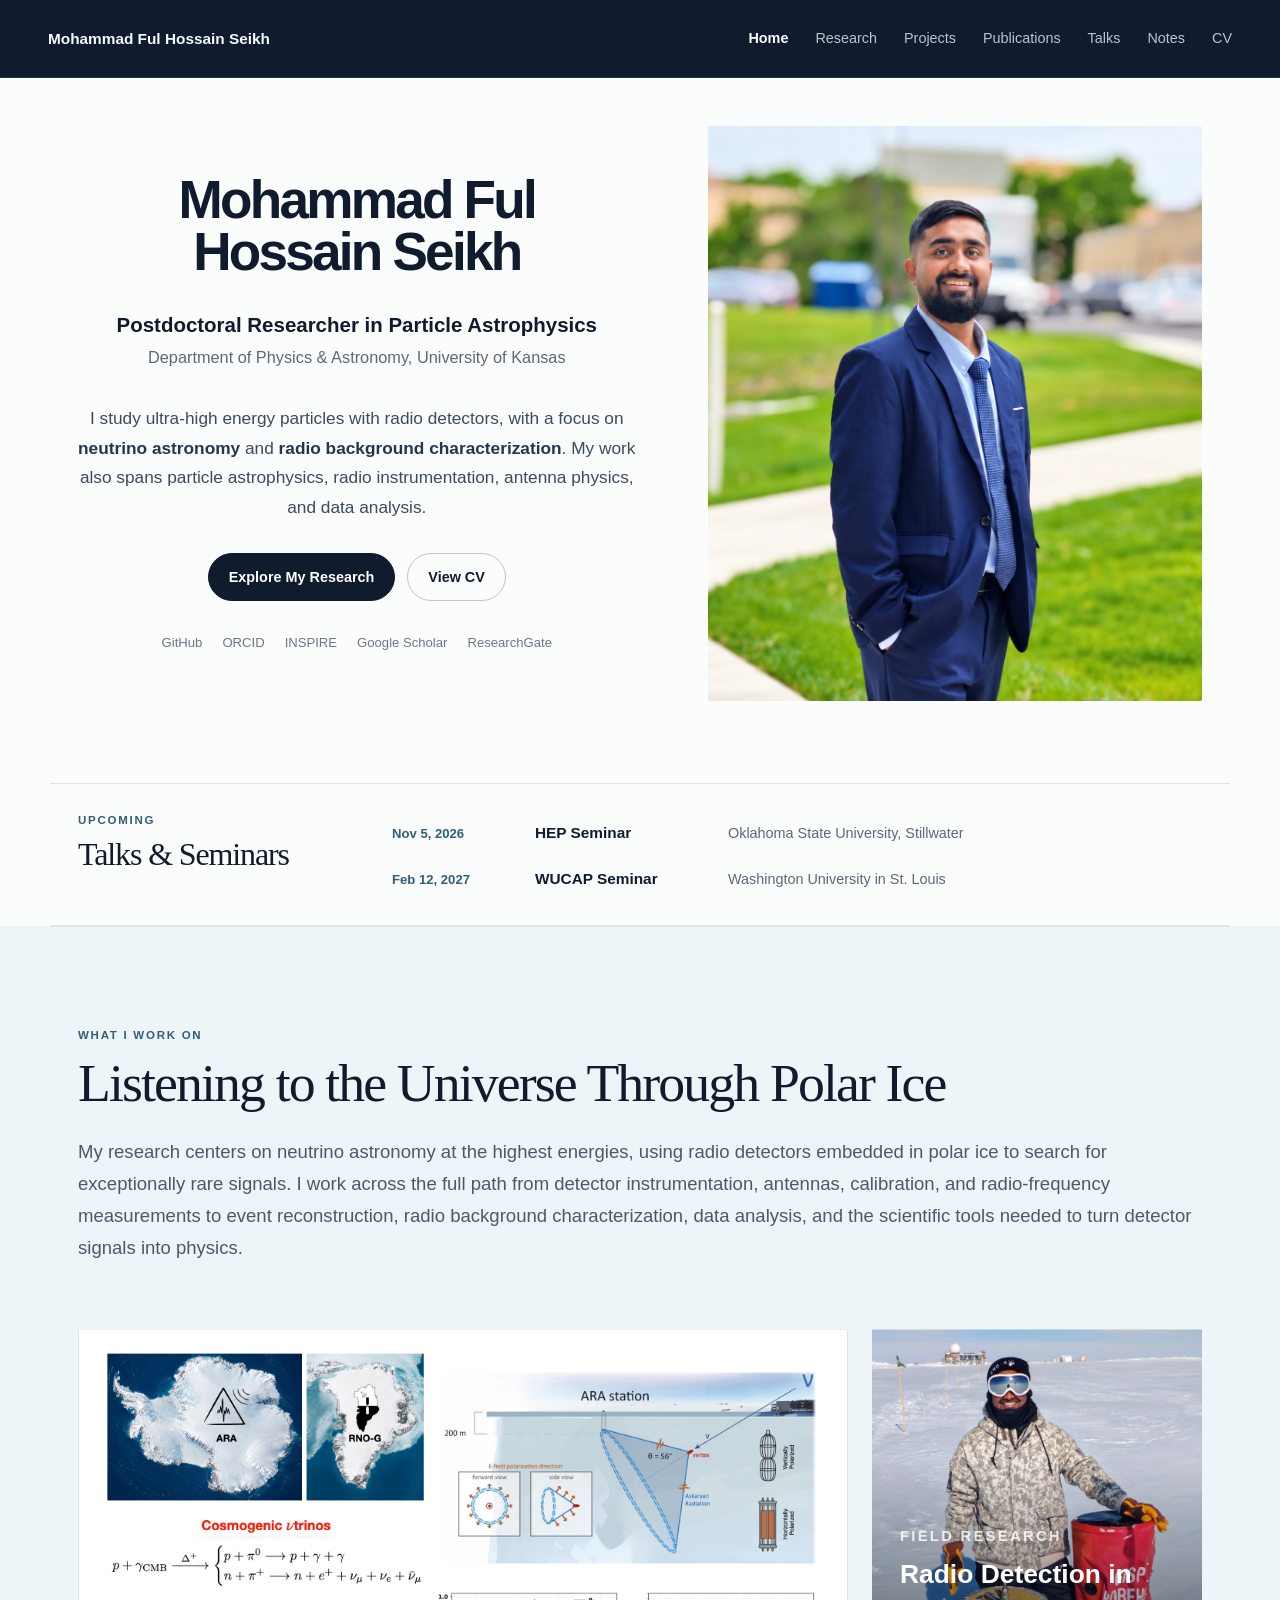
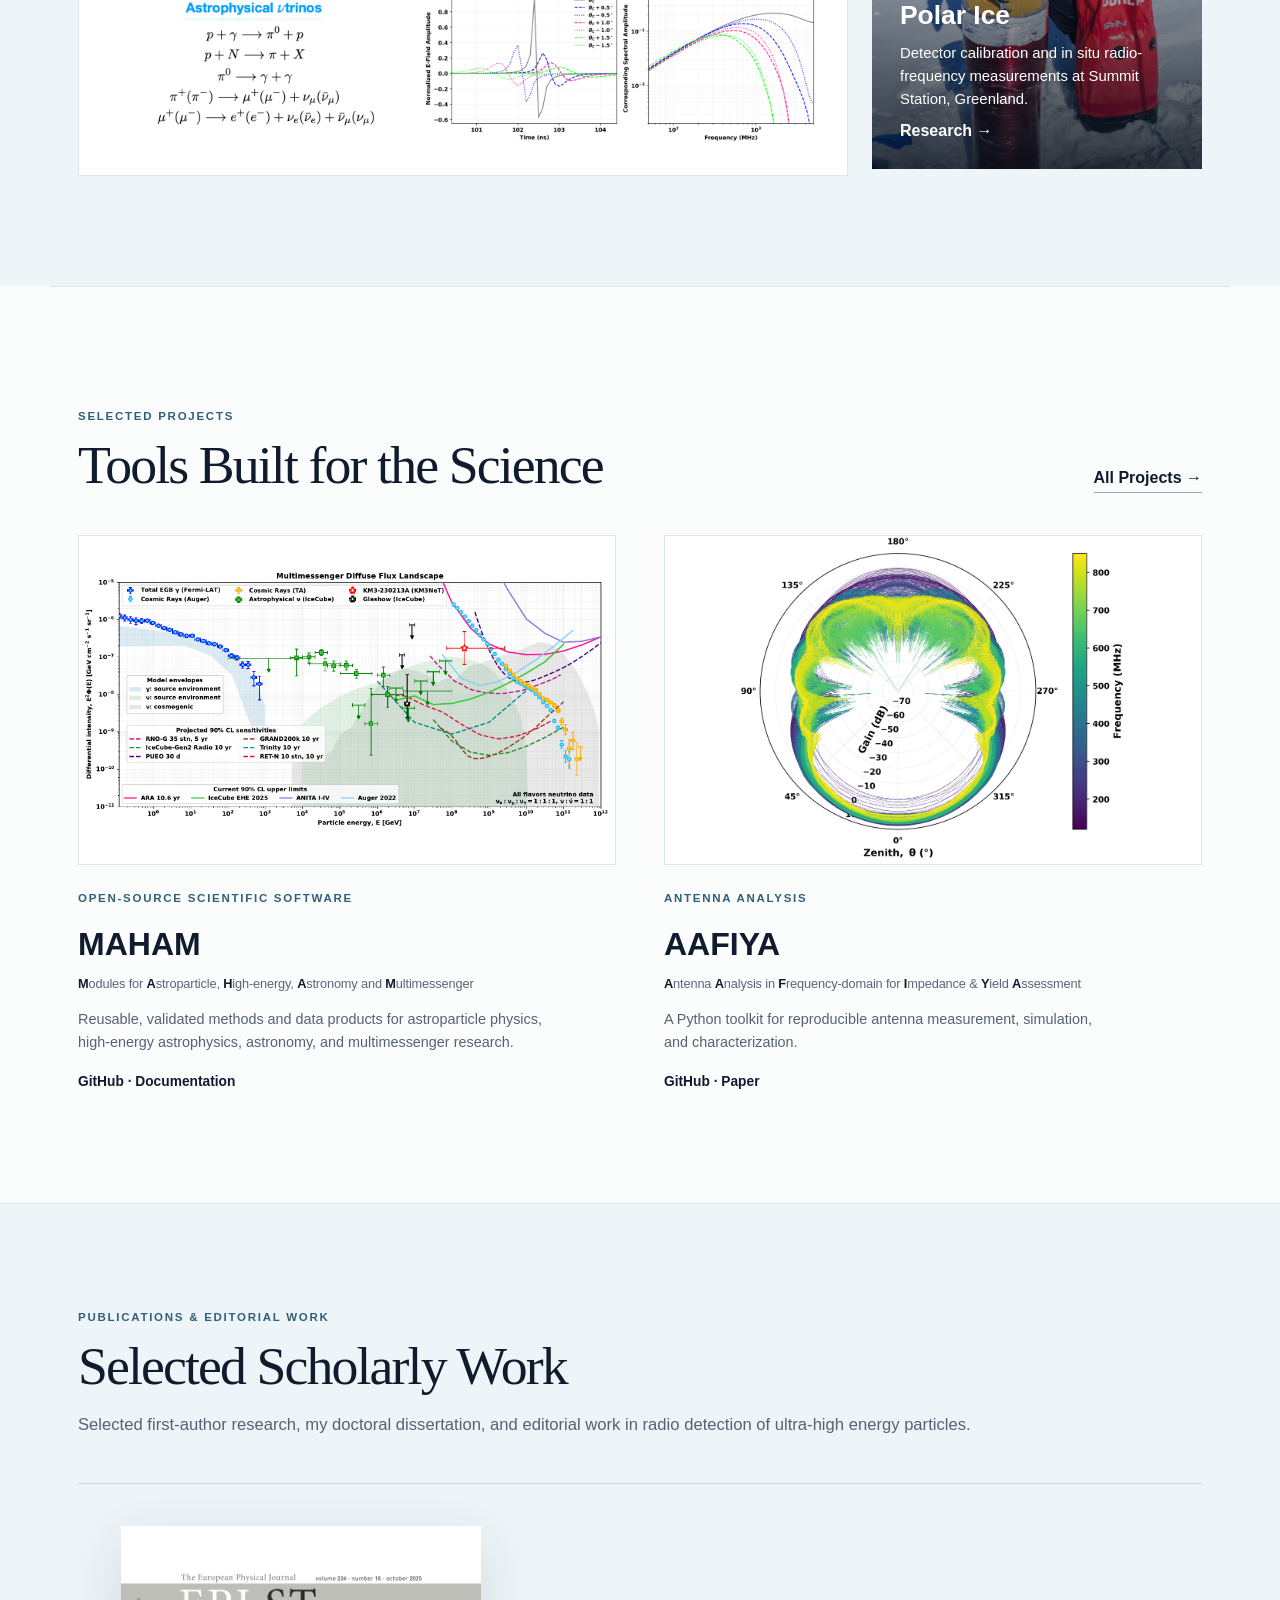
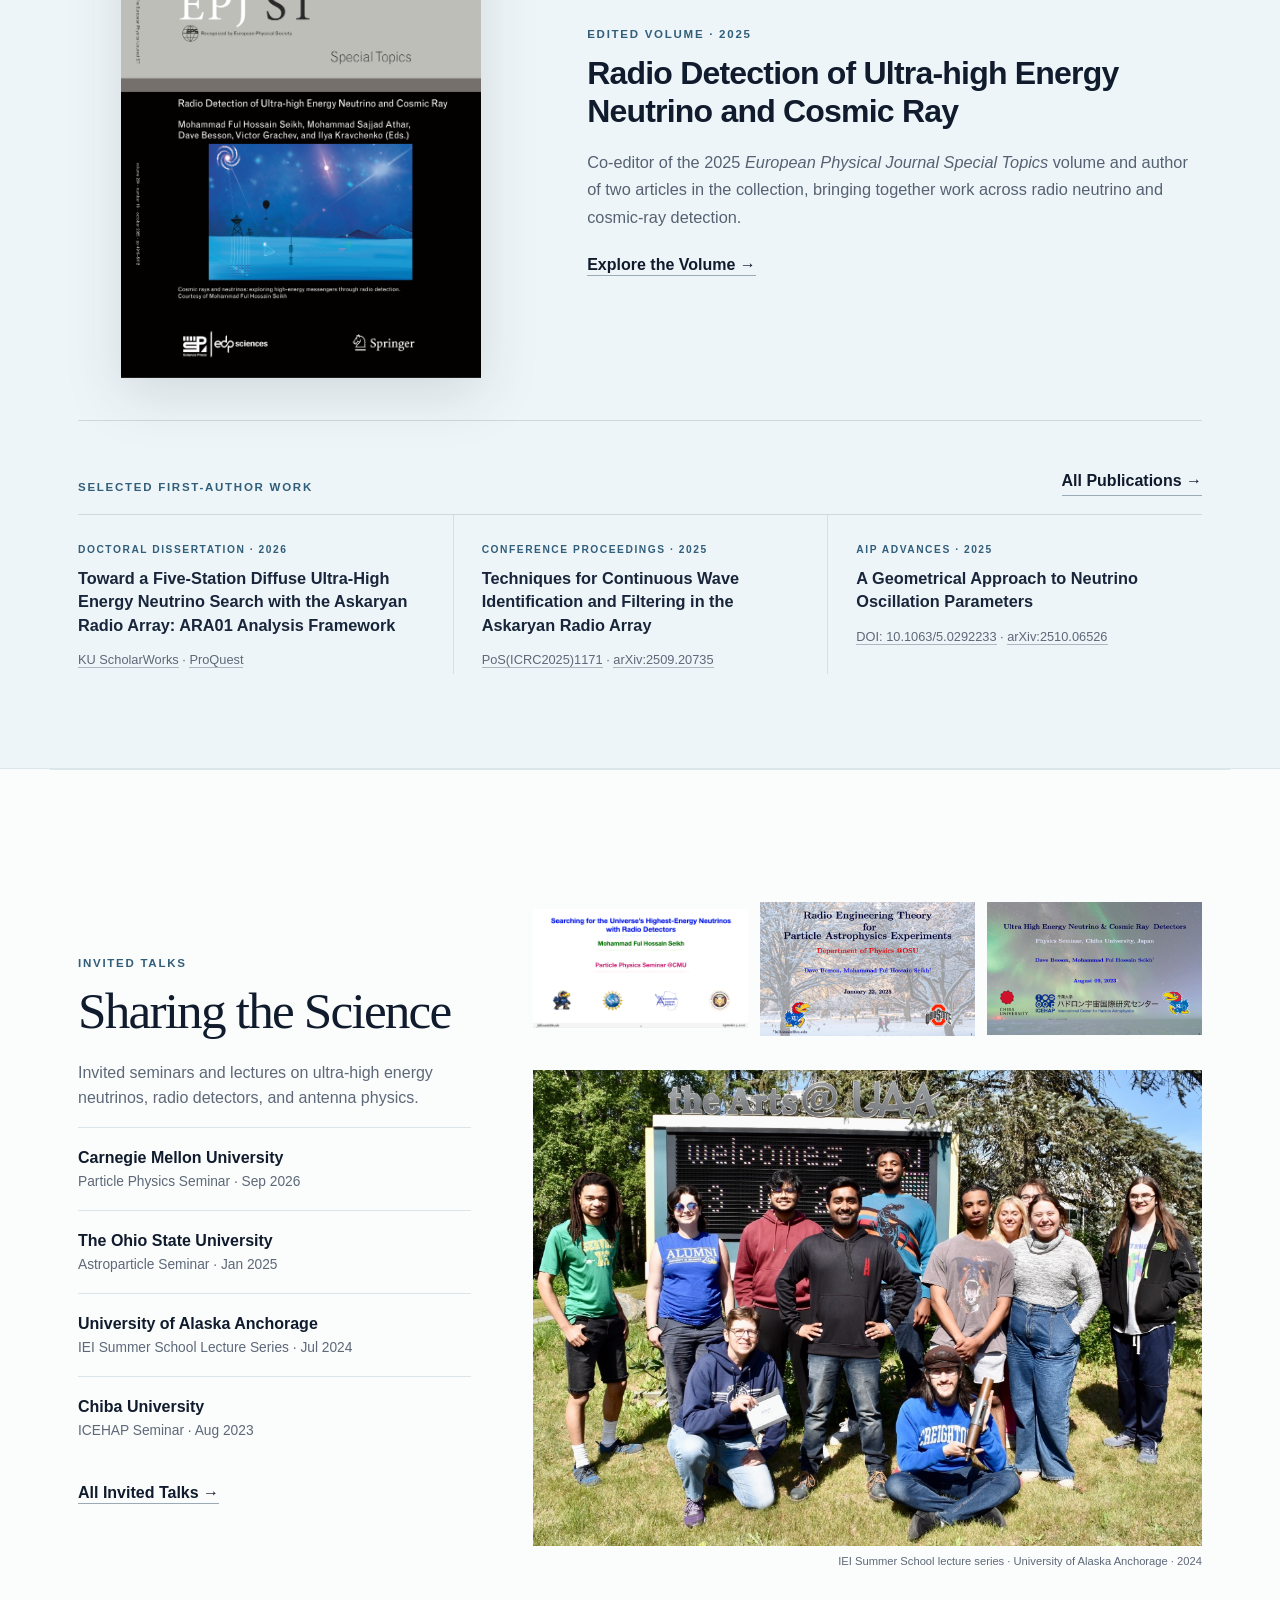
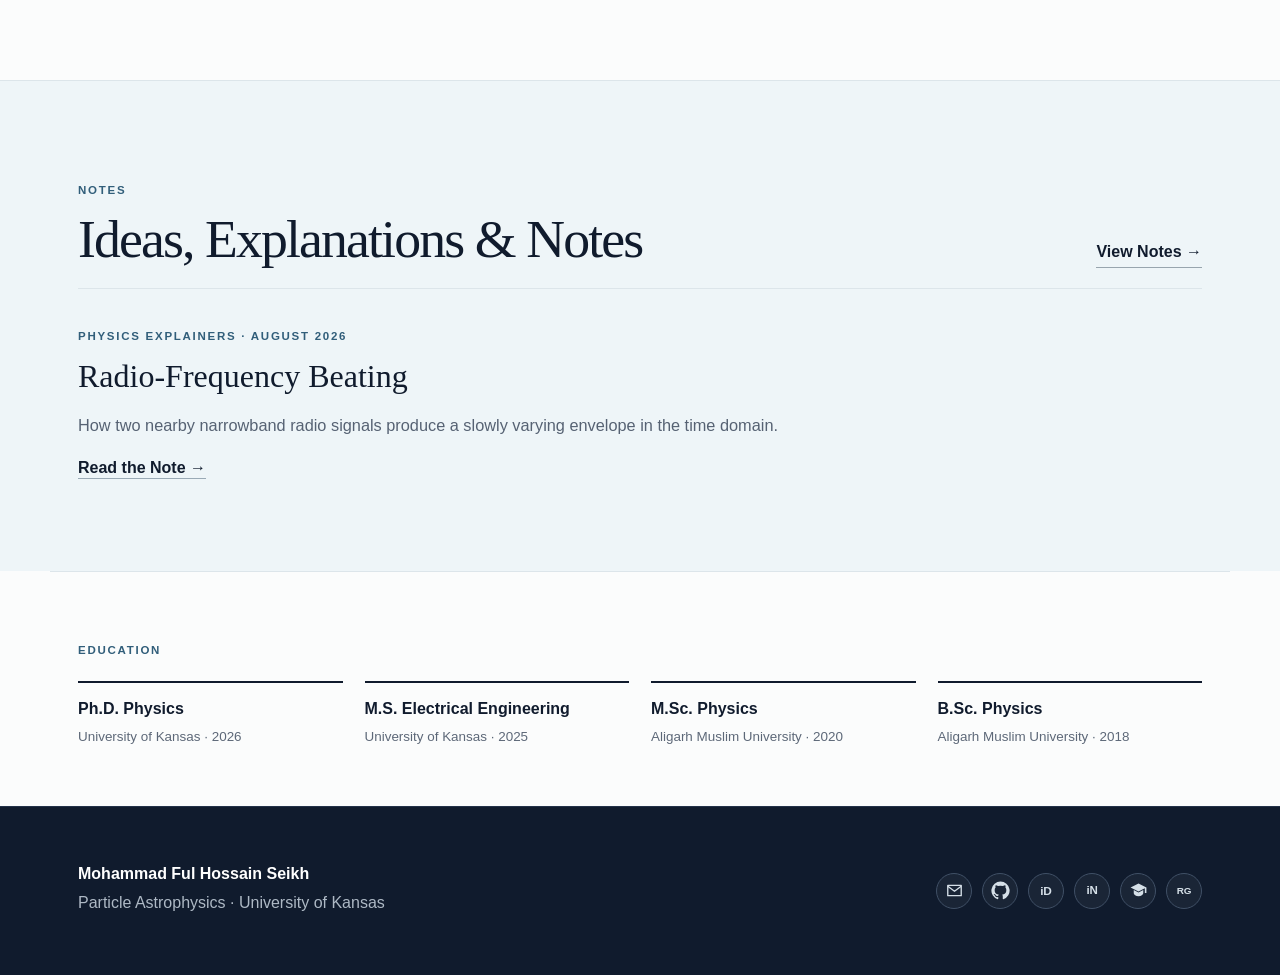
==== commit 5729d58e: "Add radio-frequency beating explainer" ====
--- a/index.html
+++ b/index.html
@@ -16,7 +16,7 @@
 <meta property="og:type" content="website">
 <meta property="og:url" content="https://mohammad-neutrino.github.io/">
 <!-- /SEO v16 -->
-<link href="styles.css?v=27" rel="stylesheet"/>
+<link href="styles.css?v=30" rel="stylesheet"/>
 <script type="application/ld+json">{"@context":"https://schema.org","@graph":[{"@type":"Person","@id":"https://mohammad-neutrino.github.io/#person","name":"Mohammad Ful Hossain Seikh","url":"https://mohammad-neutrino.github.io/","image":"https://mohammad-neutrino.github.io/assets/portrait.png","jobTitle":"Postdoctoral Researcher in Particle Astrophysics","affiliation":{"@type":"CollegeOrUniversity","name":"University of Kansas","url":"https://www.ku.edu/"},"sameAs":["https://github.com/Mohammad-Neutrino","https://orcid.org/0000-0002-4464-7354","https://inspirehep.net/authors/2014116","https://scholar.google.com/citations?user=dSwfpWQAAAAJ","https://www.researchgate.net/profile/Mohammad-Ful-Hossain-Seikh","https://www.scopus.com/authid/detail.uri?authorId=57426893600"],"knowsAbout":["Particle astrophysics","Ultra-high energy neutrinos","Neutrino astronomy","Radio detection","Askaryan Radio Array","RNO-G","Radio background characterization","Antenna physics"]},{"@type":"WebSite","@id":"https://mohammad-neutrino.github.io/#website","url":"https://mohammad-neutrino.github.io/","name":"Mohammad Ful Hossain Seikh","publisher":{"@id":"https://mohammad-neutrino.github.io/#person"}}]}</script>
 </head>
 <body><header class="site-header"><a class="brand" href="index.html">Mohammad Ful Hossain Seikh</a><button aria-label="Toggle navigation" class="menu">Menu</button><nav><a class="active" href="index.html">Home</a><a class="" href="research.html">Research</a><a class="" href="projects.html">Projects</a><a class="" href="publications.html">Publications</a><a class="" href="talks.html">Talks</a><a class="" href="notes.html">Notes</a><a class="" href="cv.html">CV</a></nav></header>
@@ -107,7 +107,7 @@
 </div>
 </div>
 </section>
-<section class="notes" id="notes"><div class="wrap"><div class="section-head"><div><p class="section-kicker">Notes</p><h2>Ideas, Explanations &amp; Notes</h2></div><a href="notes.html">View Notes →</a></div><article class="home-note-feature"><p class="label">Lab &amp; Instrumentation · July 2026</p><h3><a href="posts/2026-07-south-pole-radiosondes/">South Pole Radiosondes: 403 to 404 MHz</a></h3><p>A 2015 sounding-system transition moved the routine South Pole radiosonde channel from 403 to 404 MHz without changing the RS92 radiosonde.</p><a class="text-link" href="posts/2026-07-south-pole-radiosondes/">Read the Note →</a></article></div></section>
+<section class="notes" id="notes"><div class="wrap"><div class="section-head"><div><p class="section-kicker">Notes</p><h2>Ideas, Explanations &amp; Notes</h2></div><a href="notes.html">View Notes →</a></div><article class="home-note-feature"><p class="label">Physics Explainers · August 2026</p><h3><a href="posts/2026-08-radio-frequency-beating/">Radio-Frequency Beating</a></h3><p>How two nearby narrowband radio signals produce a slowly varying envelope in the time domain.</p><a class="text-link" href="posts/2026-08-radio-frequency-beating/">Read the Note →</a></article></div></section>
 <section class="education wrap"><p class="section-kicker">Education</p><div class="degree-grid"><div><strong>Ph.D. Physics</strong><span>University of Kansas · 2026</span></div><div><strong>M.S. Electrical Engineering</strong><span>University of Kansas · 2025</span></div><div><strong>M.Sc. Physics</strong><span>Aligarh Muslim University · 2020</span></div><div><strong>B.Sc. Physics</strong><span>Aligarh Muslim University · 2018</span></div></div></section>
 </main>
 <footer><div class="wrap footer-grid"><div><strong>Mohammad Ful Hossain Seikh</strong><p>Particle Astrophysics · University of Kansas</p></div><div aria-label="Professional profiles and contact" class="footer-icons">
--- a/styles.css
+++ b/styles.css
@@ -825,30 +825,180 @@
 cursor:default
 }
 
-
-/* v27: technical Notes figures */
-.note-wide-figure{max-width:1100px;margin:40px auto 44px}
-.note-wide-figure img{display:block;width:100%;height:auto}
-.note-wide-figure figcaption{margin-top:8px;color:var(--muted);font-size:.75rem;line-height:1.5}
-
-.note-pdf-figure{max-width:1000px;margin:40px auto 44px}
-.note-pdf-figure iframe{display:block;width:100%;height:610px;border:1px solid var(--line);background:#fff}
-.note-pdf-figure .media-caption{margin-top:8px}
-.note-pdf-figure .media-caption a{font-weight:700;text-decoration:none;border-bottom:1px solid #9aaab6}
-
-.note-facts{margin:28px 0;border-top:1px solid var(--line)}
-.note-facts>div{display:grid;grid-template-columns:180px minmax(0,1fr);gap:20px;padding:11px 0;border-bottom:1px solid var(--line)}
-.note-facts strong{color:var(--ink)}
-.note-facts span{color:#536173}
-
-.note-source-note{margin-top:42px;padding-top:22px;border-top:1px solid var(--line)}
-.note-source-note p{font-size:.9rem!important;line-height:1.65!important;color:var(--muted)!important}
-.note-source-note a{font-weight:700;color:var(--ink);text-decoration:none;border-bottom:1px solid #9aaab6}
-
-.essay-text h2{font-size:1.9rem;line-height:1.15;margin:42px 0 15px;letter-spacing:-.025em}
+/* v29: South Pole radiosonde note */
+.radiosonde-note .essay-text,
+.radiosonde-note .note-wide-figure{
+max-width:820px;
+margin-left:auto;
+margin-right:auto
+}
+
+.radiosonde-note .note-wide-figure{
+margin-top:34px;
+margin-bottom:38px
+}
+
+.radiosonde-note .note-wide-figure a{
+display:block;
+width:100%;
+cursor:zoom-in
+}
+
+.radiosonde-note .note-wide-figure img{
+display:block;
+width:100%;
+height:auto
+}
+
+.radiosonde-note .note-wide-figure figcaption{
+margin-top:8px;
+font-size:.75rem;
+line-height:1.5;
+color:var(--muted)
+}
+
+.radiosonde-note .note-facts{
+margin:26px 0;
+border-top:1px solid var(--line)
+}
+
+.radiosonde-note .note-facts>div{
+display:grid;
+grid-template-columns:180px minmax(0,1fr);
+gap:20px;
+align-items:baseline;
+padding:11px 0;
+border-bottom:1px solid var(--line);
+font-size:1rem;
+line-height:1.5
+}
+
+.radiosonde-note .note-facts strong,
+.radiosonde-note .note-facts span{
+font-size:inherit;
+line-height:inherit
+}
+
+.radiosonde-note .note-facts strong{
+font-weight:750;
+color:var(--ink)
+}
+
+.radiosonde-note .note-facts span{
+color:#536173
+}
+
+.radiosonde-note .note-facts code{
+font:inherit;
+font-size:inherit;
+line-height:inherit;
+color:inherit;
+background:none;
+border:0;
+padding:0
+}
+
+.radiosonde-note .note-source-note{
+margin-top:40px;
+padding-top:22px;
+border-top:1px solid var(--line)
+}
+
+.radiosonde-note .note-source-note p{
+font-size:.9rem!important;
+line-height:1.65!important;
+color:var(--muted)!important
+}
+
+.radiosonde-note .note-source-note a{
+font-weight:700;
+color:var(--ink);
+text-decoration:none;
+border-bottom:1px solid #9aaab6
+}
+
+.radiosonde-note .essay-text h2{
+font-size:1.9rem;
+line-height:1.15;
+margin:40px 0 15px;
+letter-spacing:-.025em
+}
 
 @media(max-width:800px){
-.note-pdf-figure iframe{height:58vw;min-height:300px}
-.note-facts>div{grid-template-columns:1fr;gap:3px}
-.essay-text h2{font-size:1.65rem;margin-top:34px}
-}
+.radiosonde-note .essay-text,
+.radiosonde-note .note-wide-figure{
+max-width:100%
+}
+
+.radiosonde-note .note-facts>div{
+grid-template-columns:1fr;
+gap:3px
+}
+
+.radiosonde-note .essay-text h2{
+font-size:1.65rem;
+margin-top:34px
+}
+}
+
+
+/* v30: physics explainer note */
+.physics-note .essay-text,
+.physics-note .note-wide-figure{
+max-width:820px;
+margin-left:auto;
+margin-right:auto
+}
+
+.physics-note .note-wide-figure{
+margin-top:34px;
+margin-bottom:38px
+}
+
+.physics-note .note-wide-figure a{
+display:block;
+width:100%;
+cursor:zoom-in
+}
+
+.physics-note .note-wide-figure img{
+display:block;
+width:100%;
+height:auto
+}
+
+.physics-note .note-wide-figure figcaption{
+margin-top:8px;
+font-size:.75rem;
+line-height:1.5;
+color:var(--muted)
+}
+
+.physics-note .essay-text h2{
+font-size:1.9rem;
+line-height:1.15;
+margin:40px 0 15px;
+letter-spacing:-.025em
+}
+
+.note-equation{
+margin:20px 0;
+padding:12px 18px;
+border-left:2px solid #9aaab6;
+font-family:Georgia,"Times New Roman",serif;
+font-size:1.2rem;
+line-height:1.5;
+color:var(--ink)
+}
+
+@media(max-width:800px){
+.physics-note .essay-text,
+.physics-note .note-wide-figure{
+max-width:100%
+}
+
+.physics-note .essay-text h2{
+font-size:1.65rem;
+margin-top:34px
+}
+}
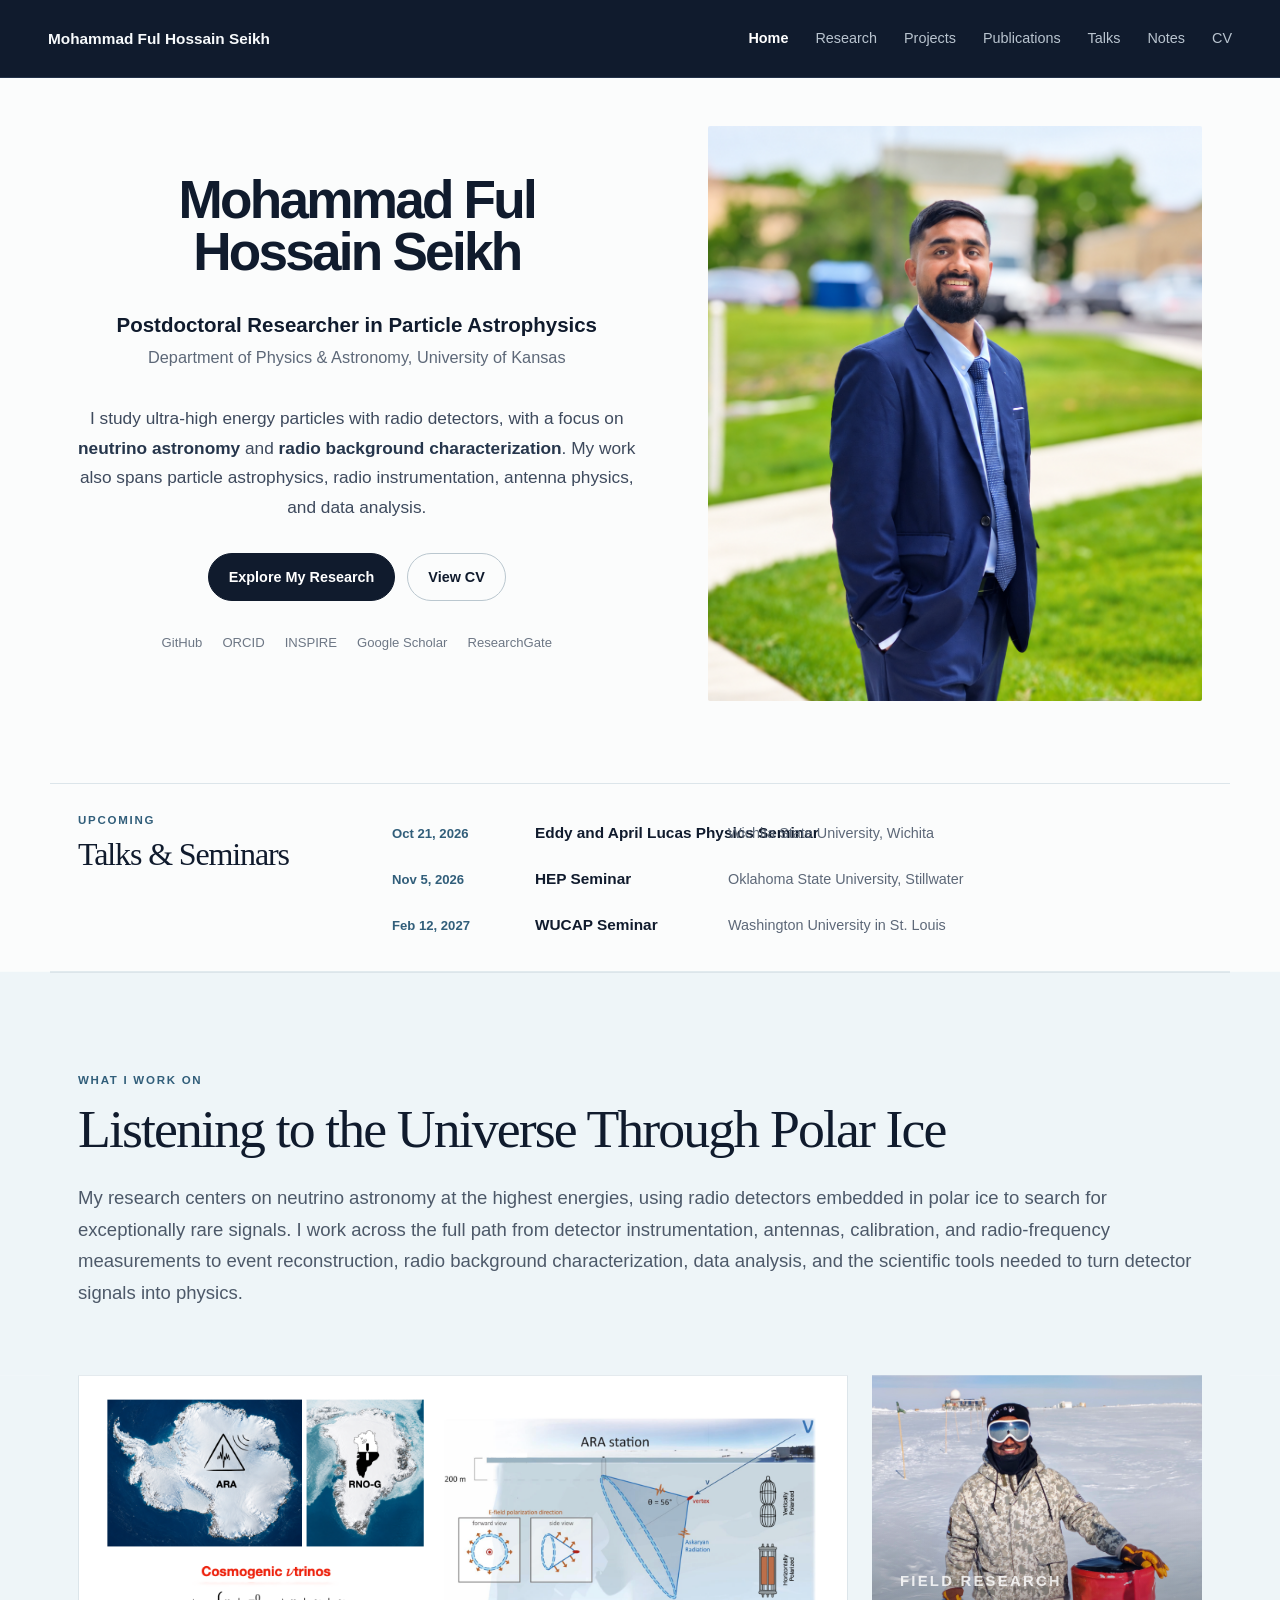
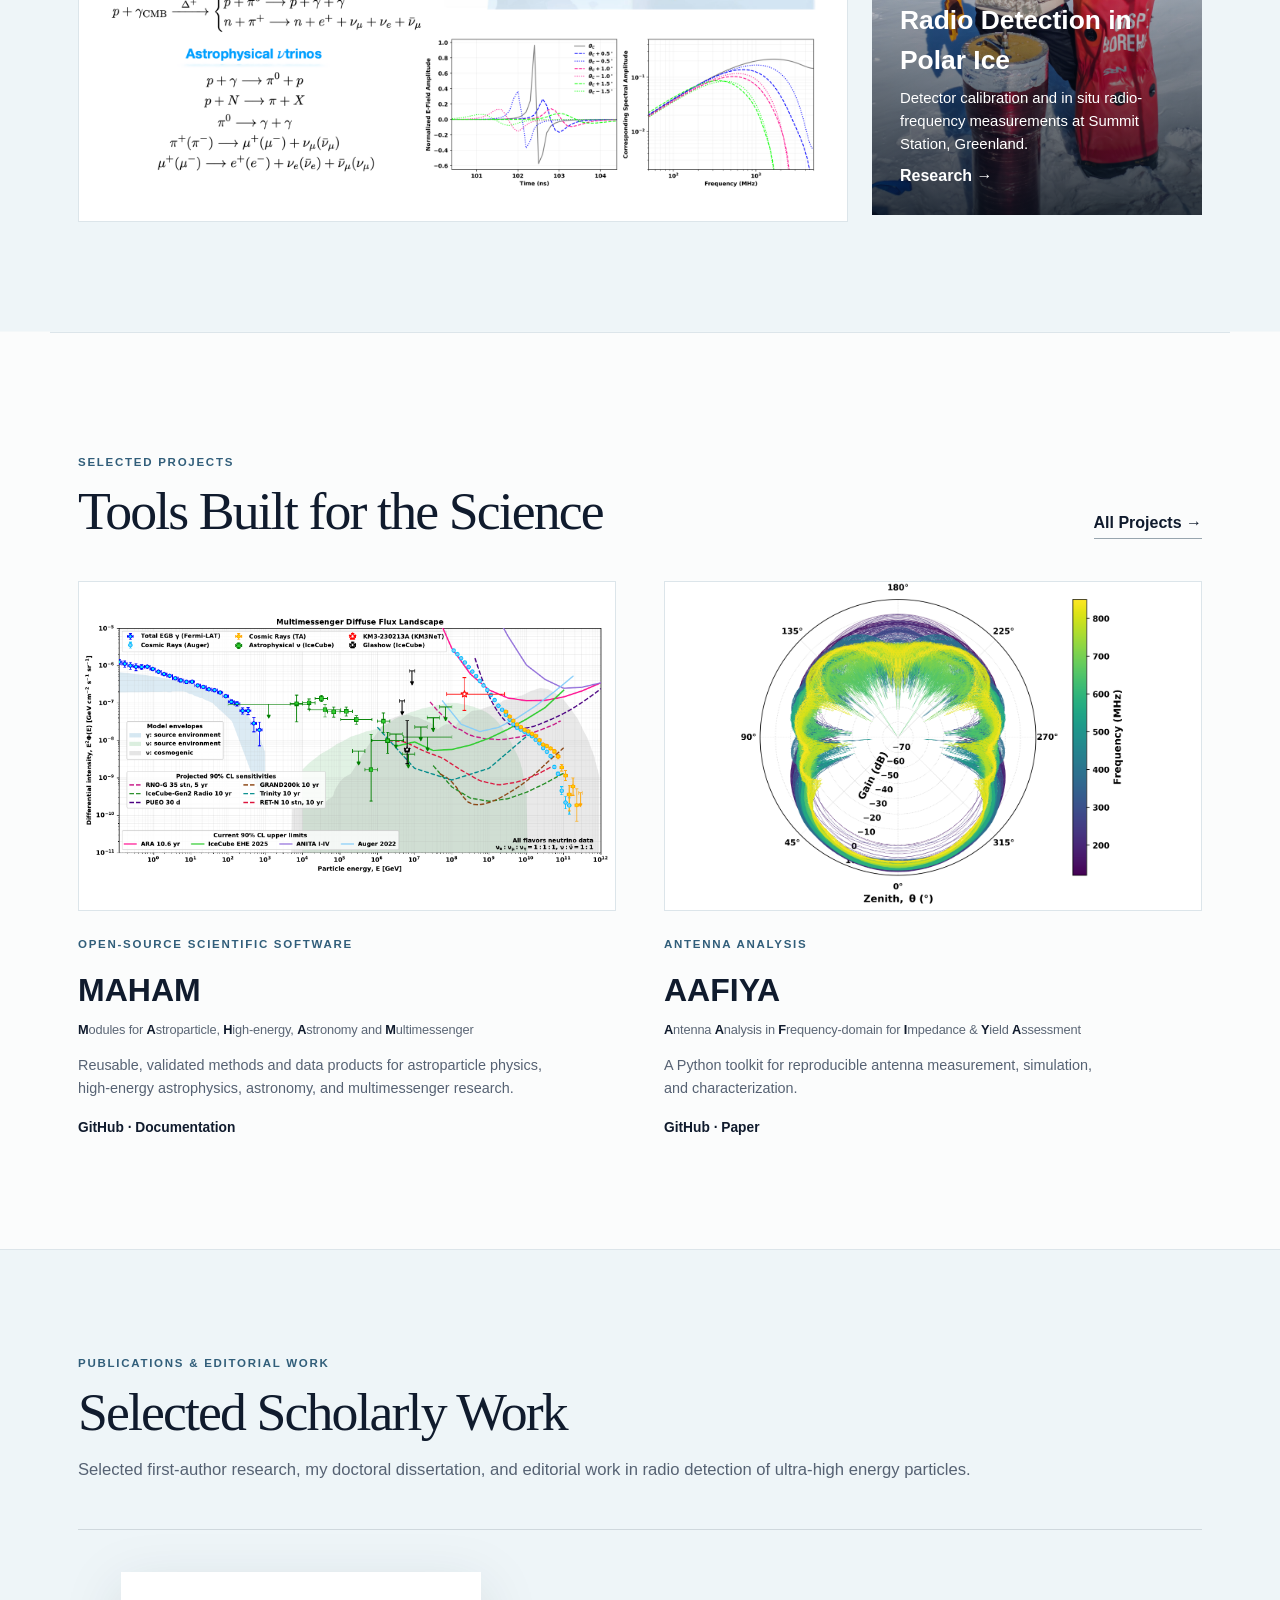
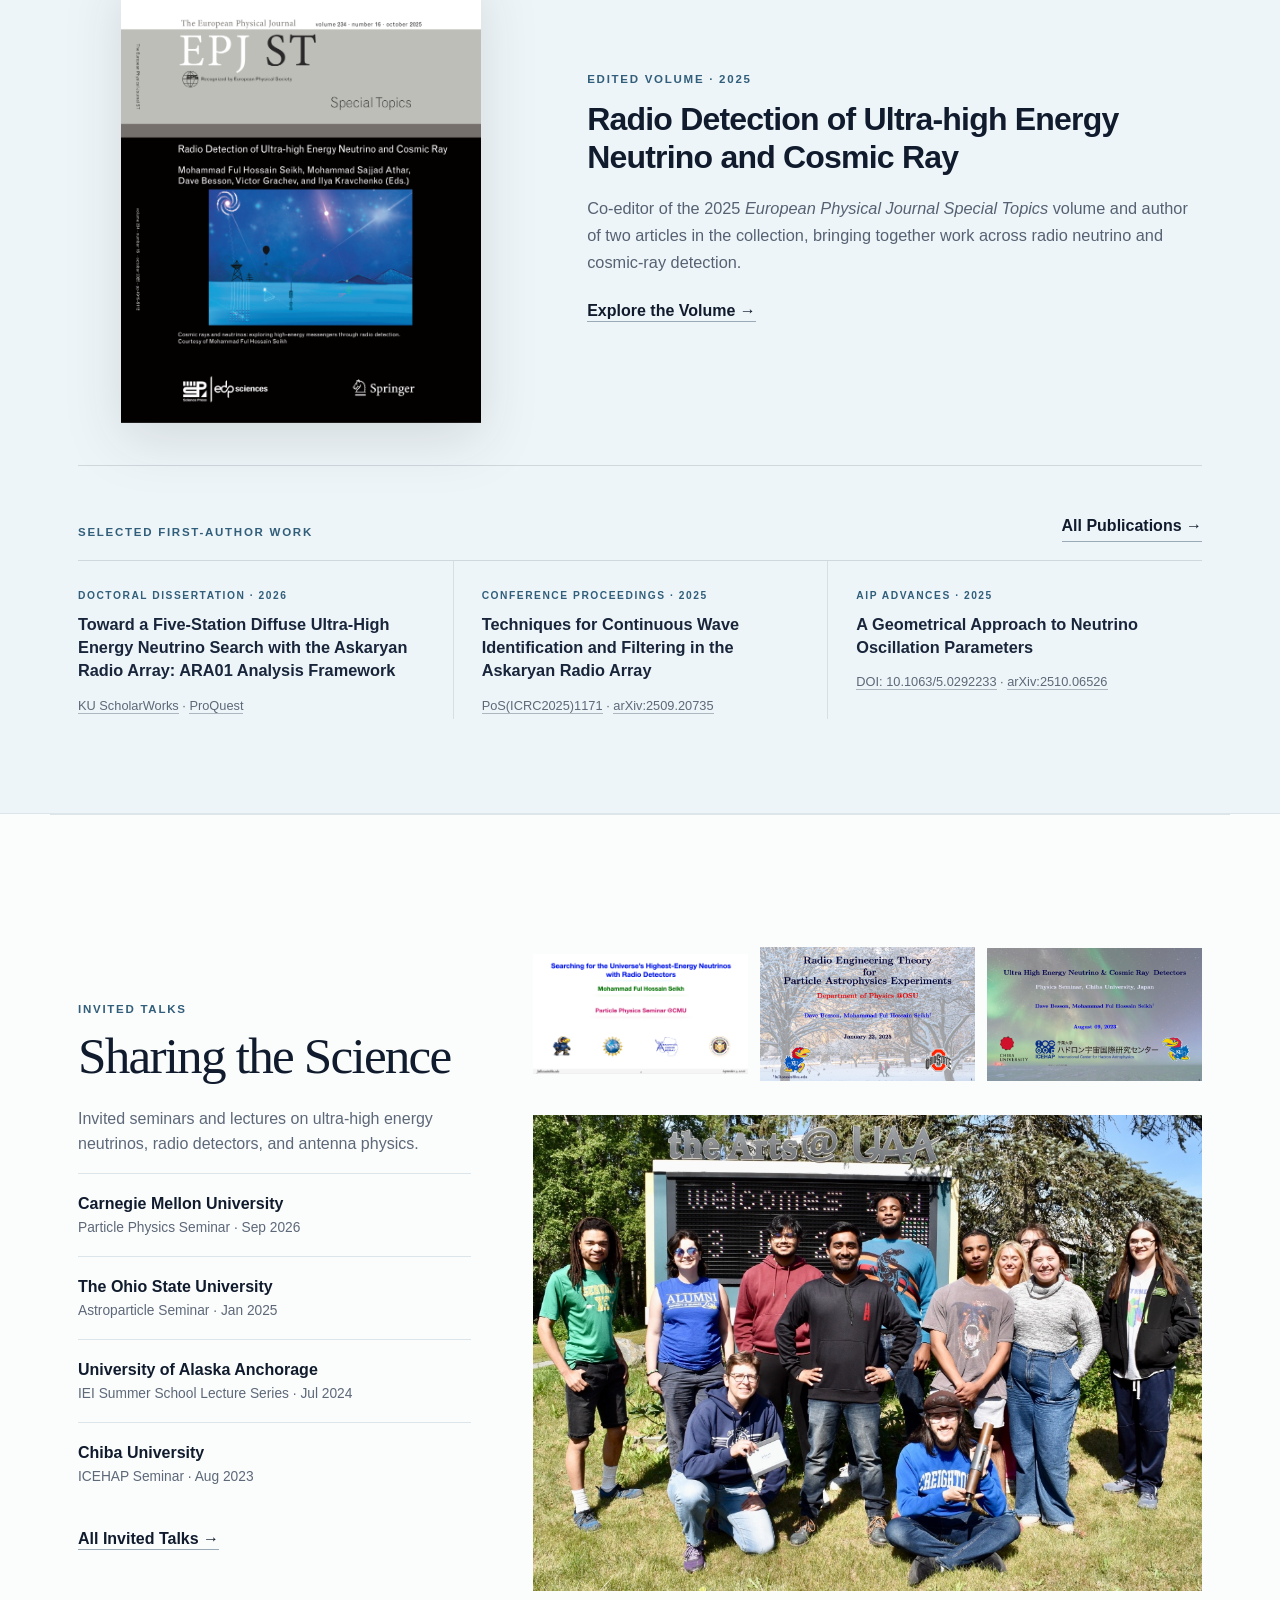
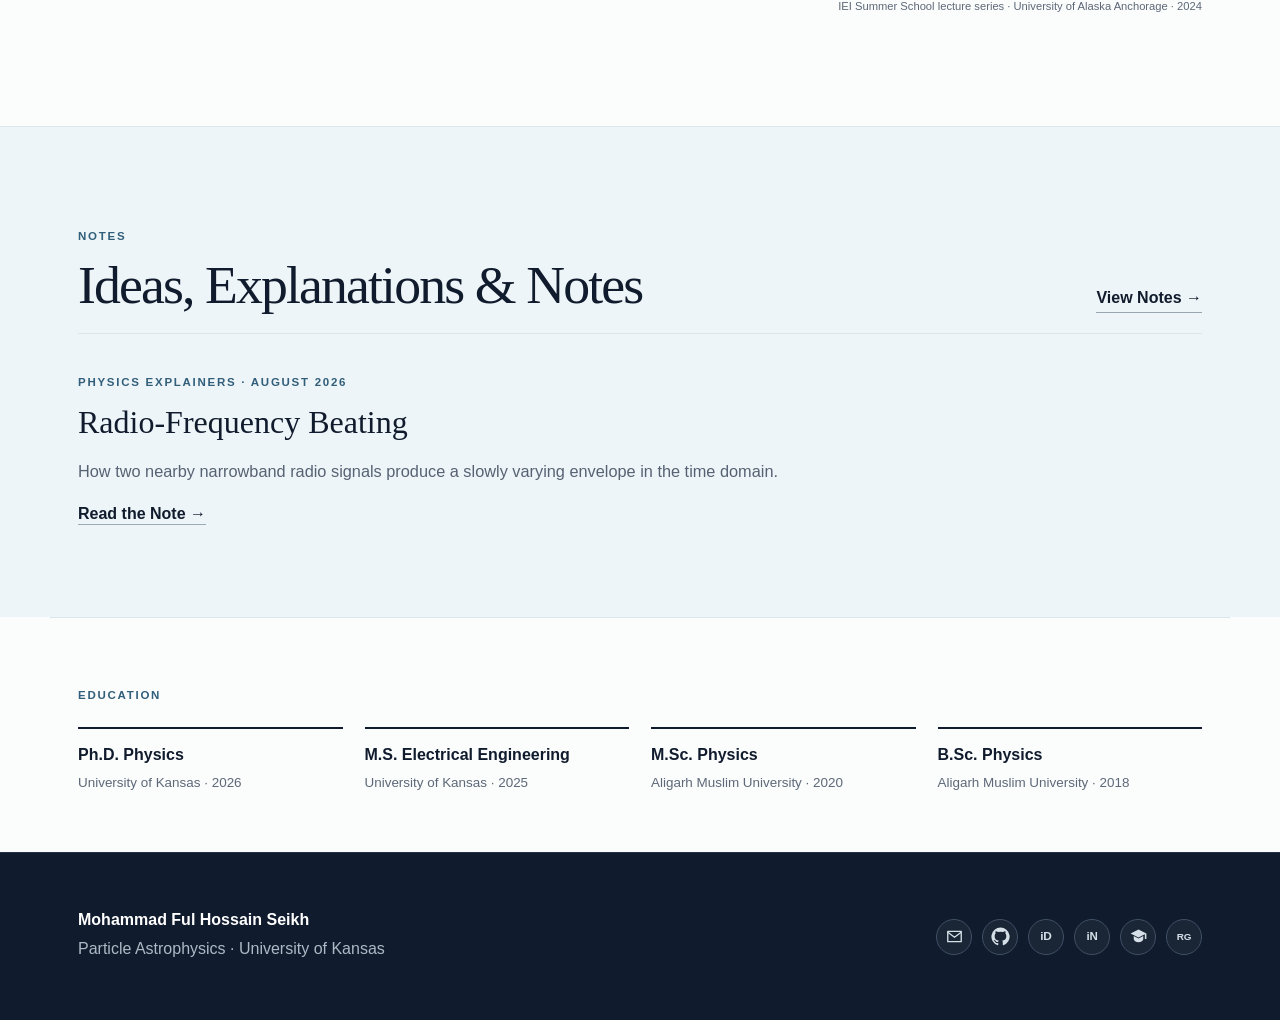
==== commit ed26478e: "Add Wichita State seminar" ====
--- a/index.html
+++ b/index.html
@@ -37,6 +37,7 @@
 <section class="upcoming wrap" aria-label="Upcoming talks and seminars">
 <div class="upcoming-heading"><p class="section-kicker">Upcoming</p><h2>Talks &amp; Seminars</h2></div>
 <div class="upcoming-list">
+<article class="upcoming-item"><time datetime="2026-10-21">Oct 21, 2026</time><strong>Eddy and April Lucas Physics Seminar</strong><span>Wichita State University, Wichita</span></article>
 <article class="upcoming-item"><time datetime="2026-11-05">Nov 5, 2026</time><strong>HEP Seminar</strong><span>Oklahoma State University, Stillwater</span></article>
 <article class="upcoming-item"><time datetime="2027-02-12">Feb 12, 2027</time><strong>WUCAP Seminar</strong><span>Washington University in St. Louis</span></article>
 </div>
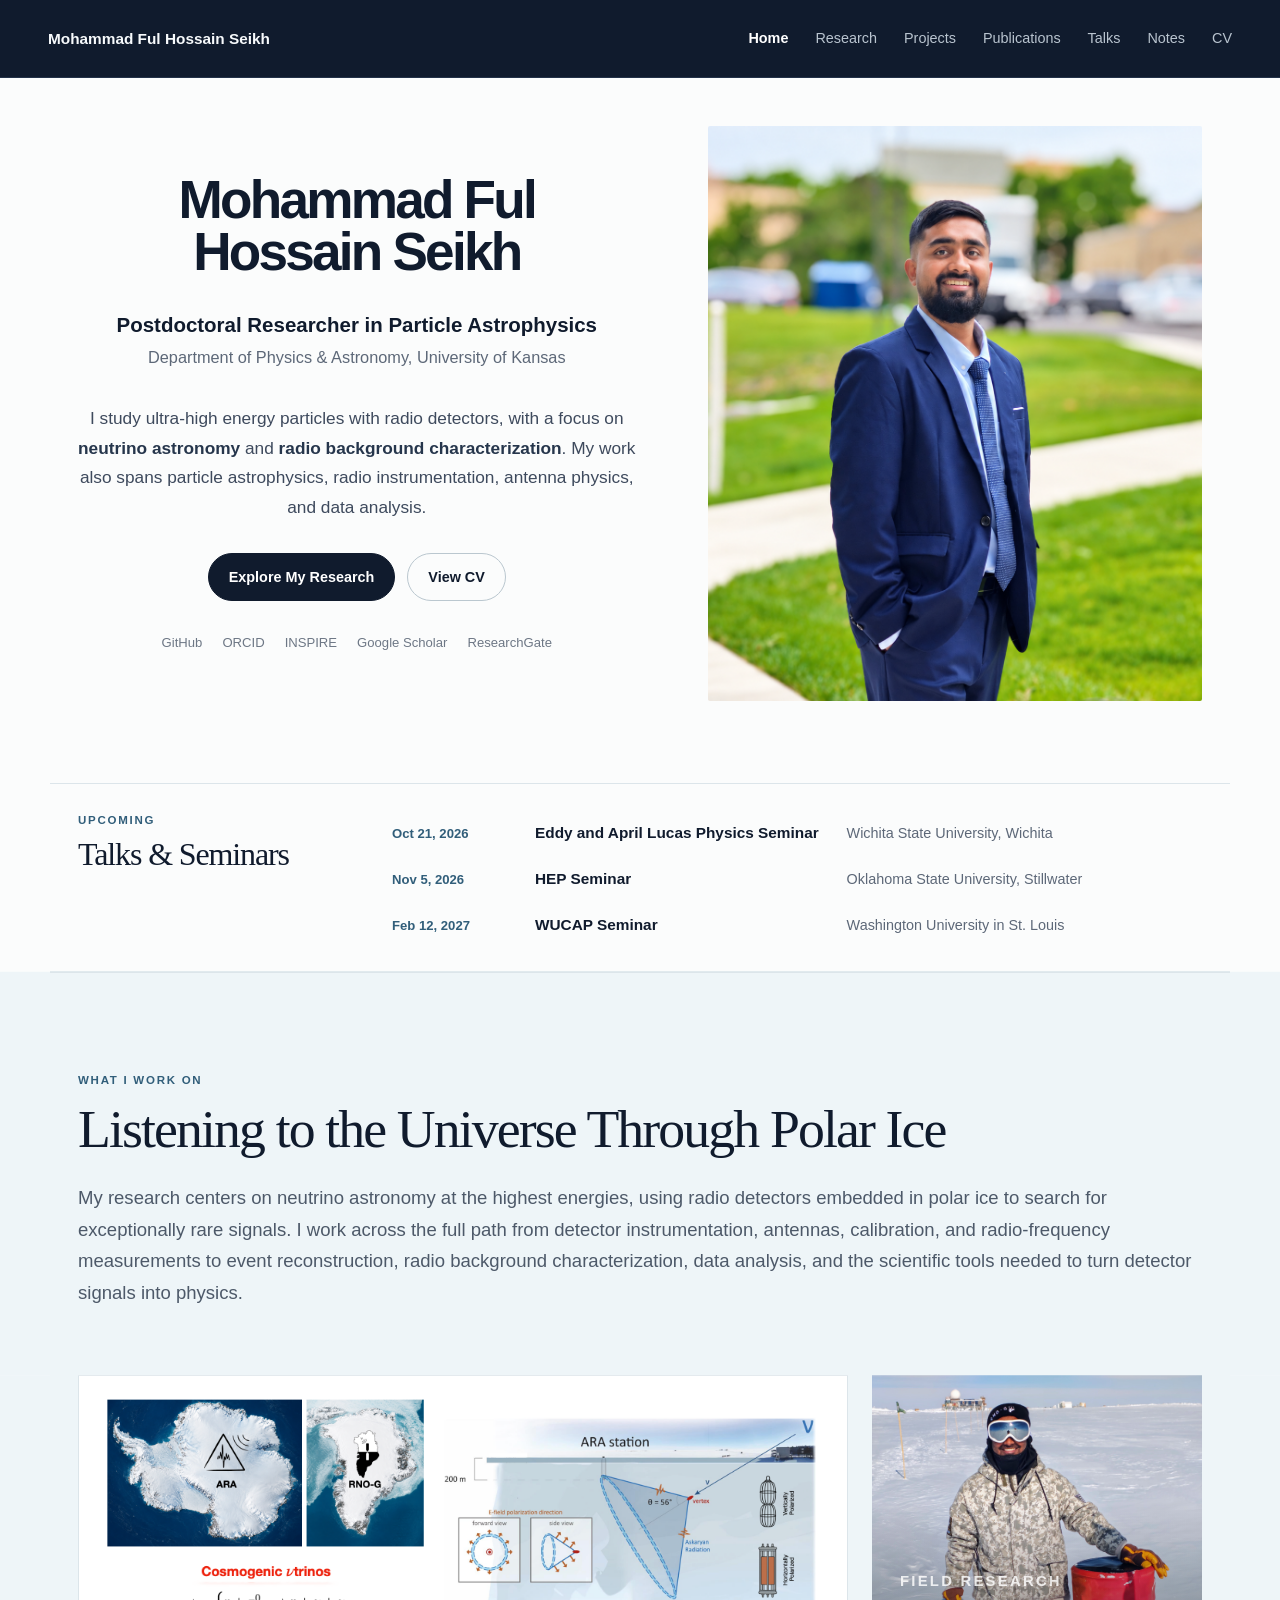
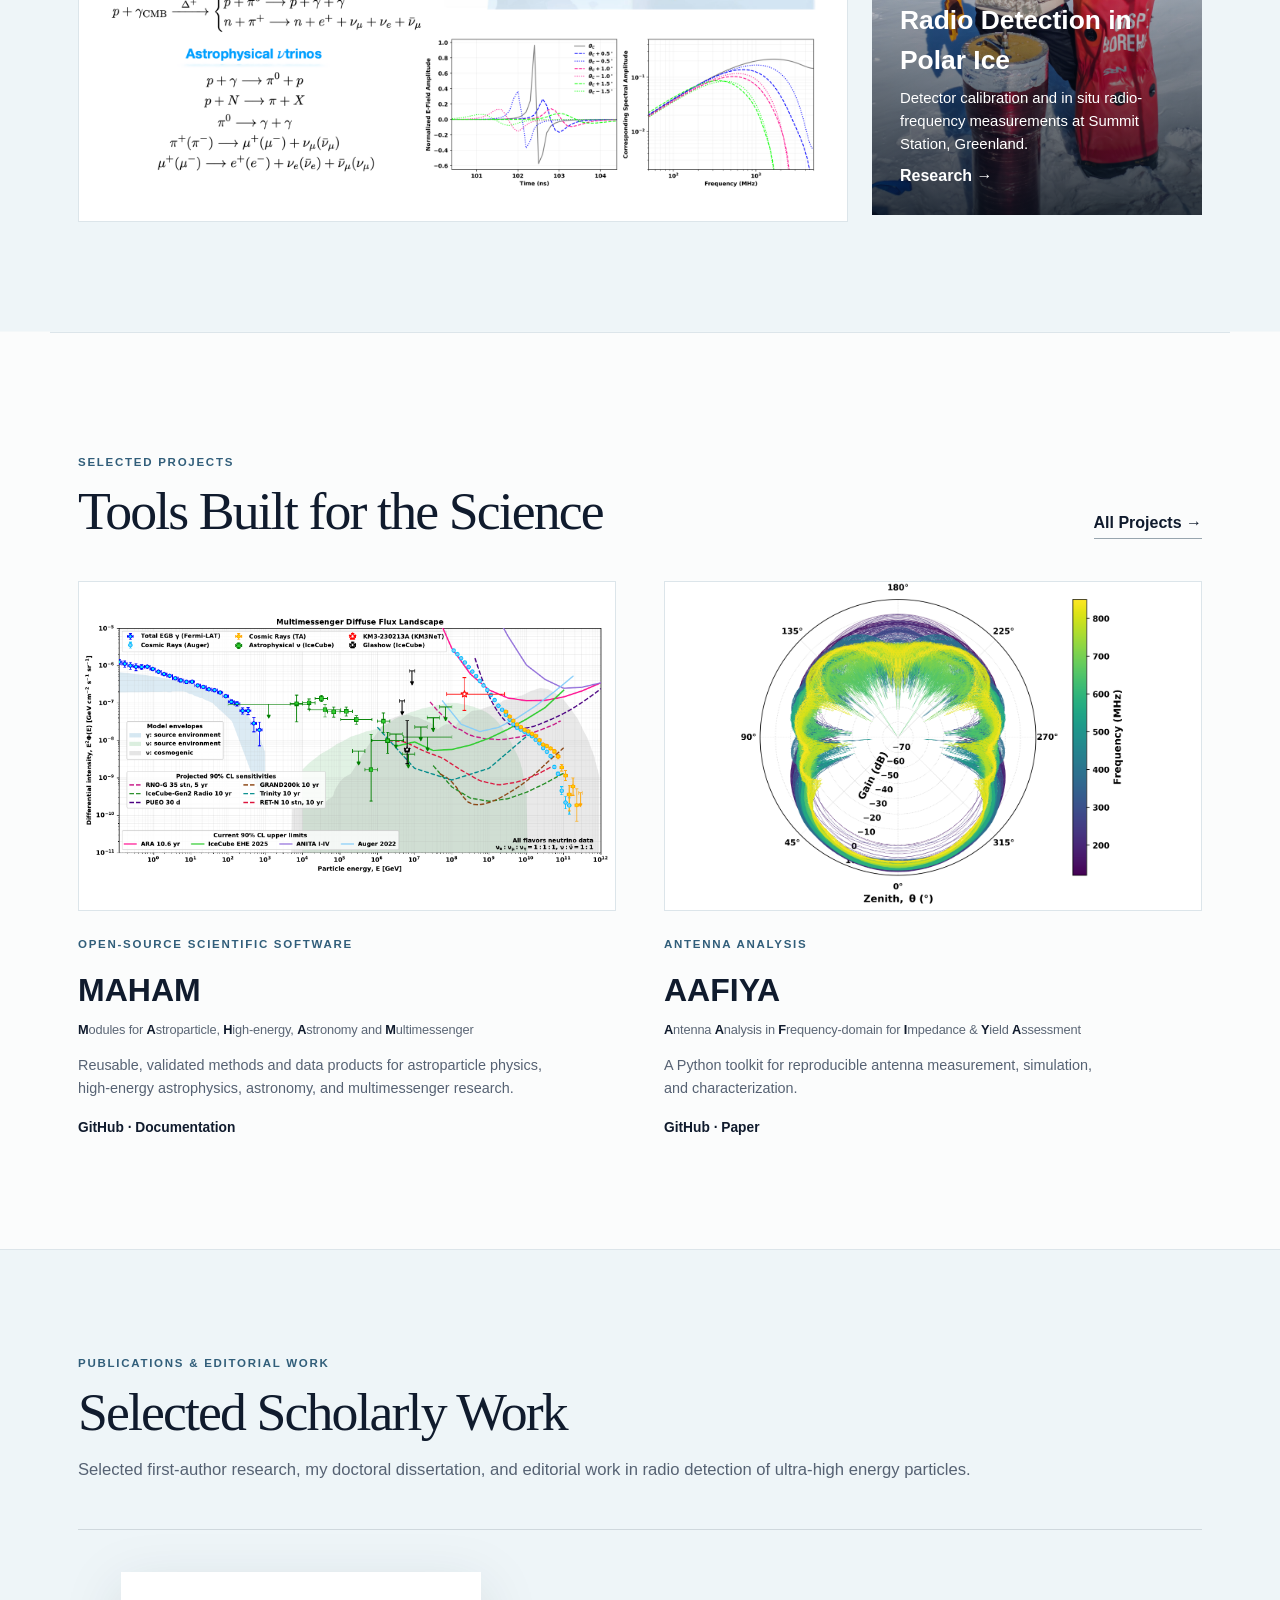
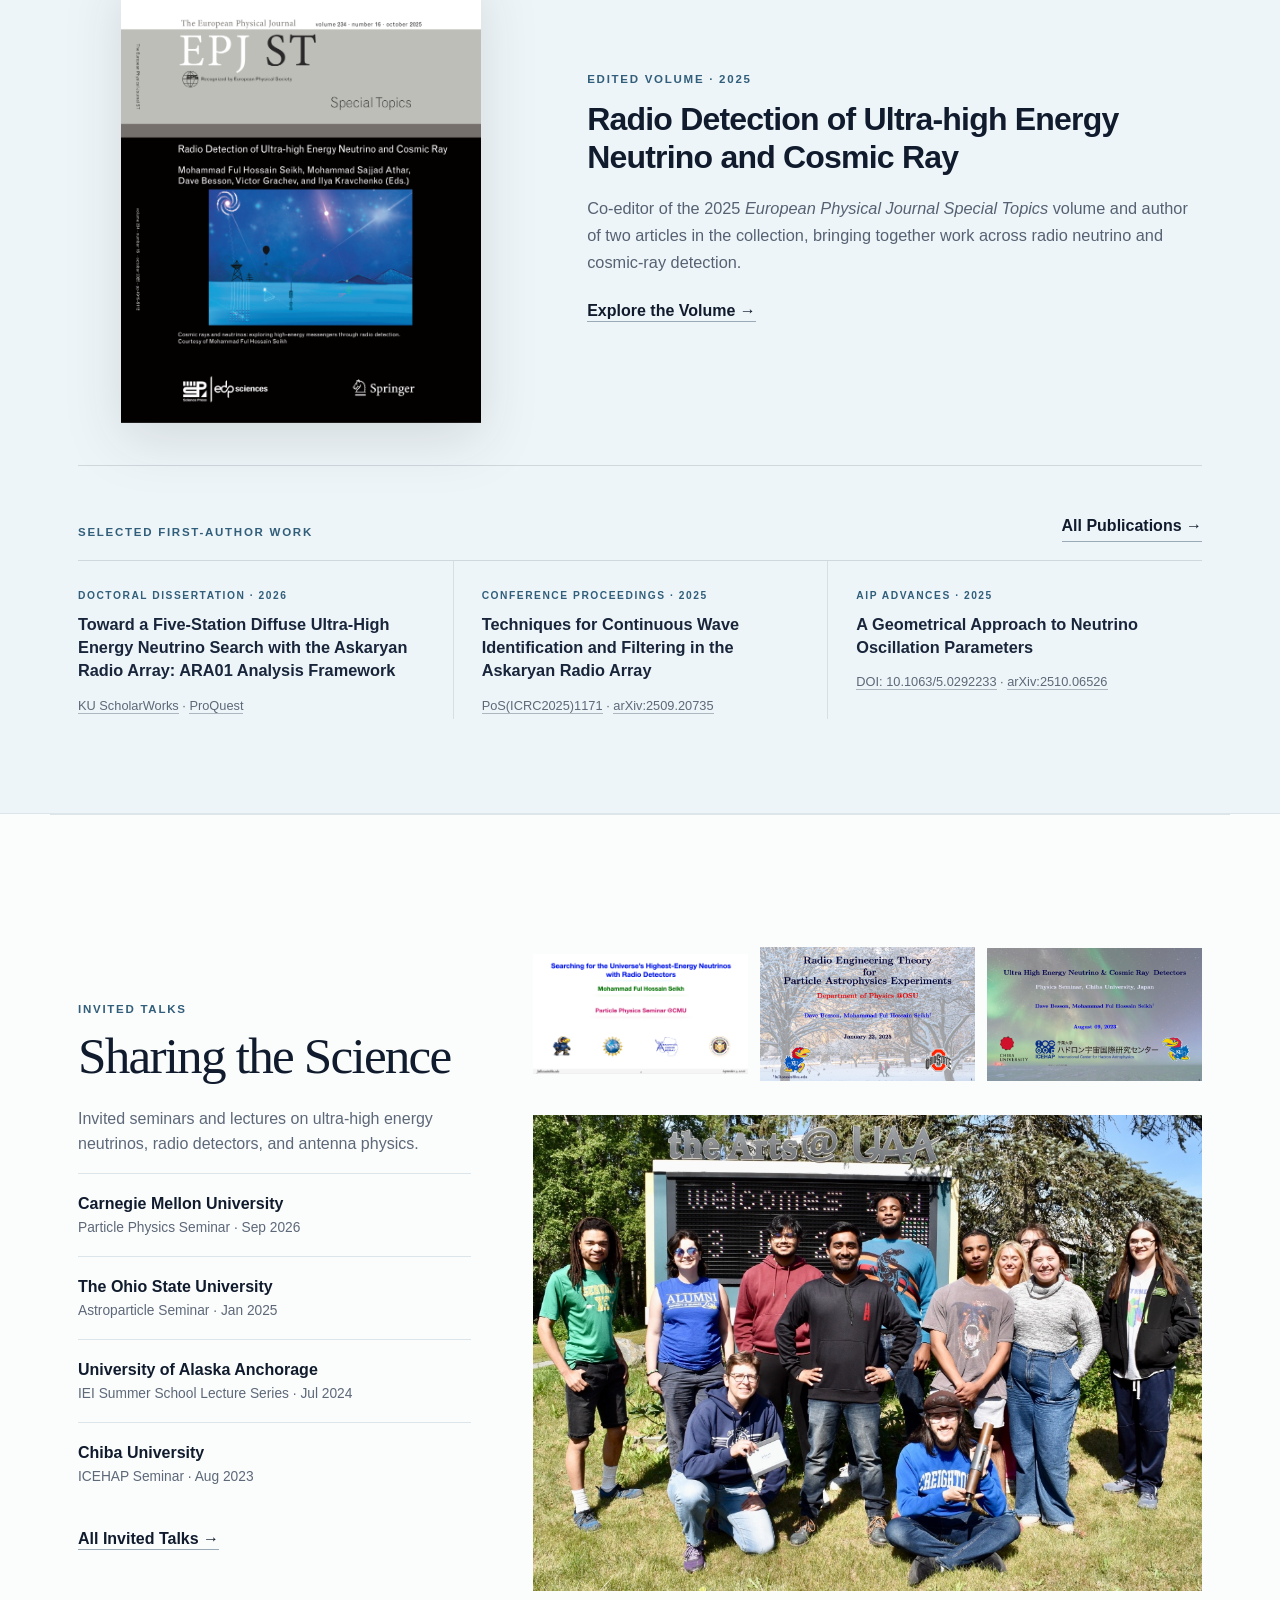
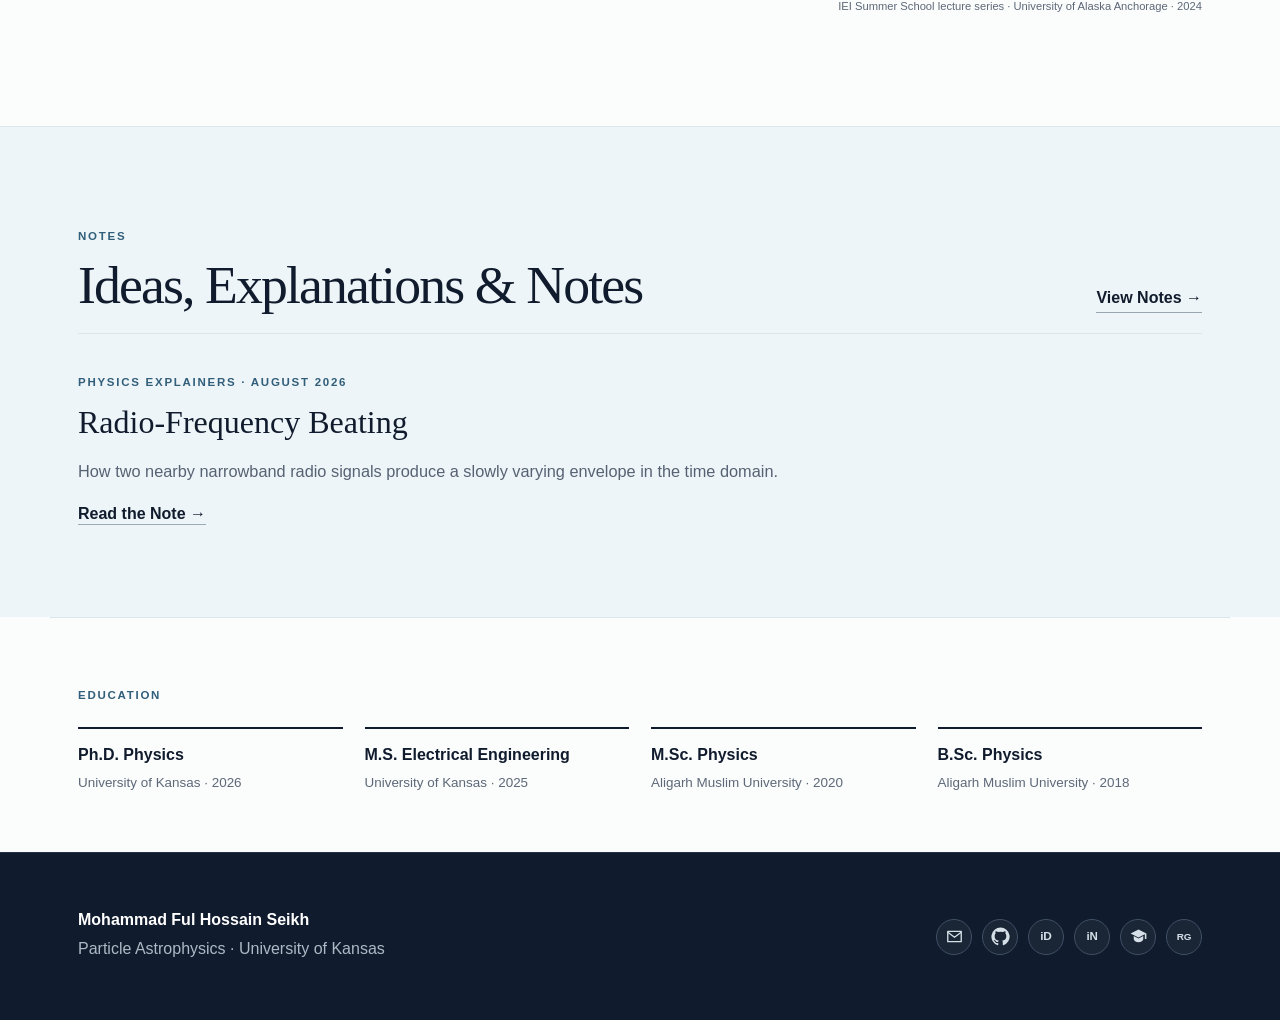
==== commit 7fc2494a: "Fix upcoming seminar column widths" ====
--- a/index.html
+++ b/index.html
@@ -16,7 +16,7 @@
 <meta property="og:type" content="website">
 <meta property="og:url" content="https://mohammad-neutrino.github.io/">
 <!-- /SEO v16 -->
-<link href="styles.css?v=30" rel="stylesheet"/>
+<link href="styles.css?v=31" rel="stylesheet"/>
 <script type="application/ld+json">{"@context":"https://schema.org","@graph":[{"@type":"Person","@id":"https://mohammad-neutrino.github.io/#person","name":"Mohammad Ful Hossain Seikh","url":"https://mohammad-neutrino.github.io/","image":"https://mohammad-neutrino.github.io/assets/portrait.png","jobTitle":"Postdoctoral Researcher in Particle Astrophysics","affiliation":{"@type":"CollegeOrUniversity","name":"University of Kansas","url":"https://www.ku.edu/"},"sameAs":["https://github.com/Mohammad-Neutrino","https://orcid.org/0000-0002-4464-7354","https://inspirehep.net/authors/2014116","https://scholar.google.com/citations?user=dSwfpWQAAAAJ","https://www.researchgate.net/profile/Mohammad-Ful-Hossain-Seikh","https://www.scopus.com/authid/detail.uri?authorId=57426893600"],"knowsAbout":["Particle astrophysics","Ultra-high energy neutrinos","Neutrino astronomy","Radio detection","Askaryan Radio Array","RNO-G","Radio background characterization","Antenna physics"]},{"@type":"WebSite","@id":"https://mohammad-neutrino.github.io/#website","url":"https://mohammad-neutrino.github.io/","name":"Mohammad Ful Hossain Seikh","publisher":{"@id":"https://mohammad-neutrino.github.io/#person"}}]}</script>
 </head>
 <body><header class="site-header"><a class="brand" href="index.html">Mohammad Ful Hossain Seikh</a><button aria-label="Toggle navigation" class="menu">Menu</button><nav><a class="active" href="index.html">Home</a><a class="" href="research.html">Research</a><a class="" href="projects.html">Projects</a><a class="" href="publications.html">Publications</a><a class="" href="talks.html">Talks</a><a class="" href="notes.html">Notes</a><a class="" href="cv.html">CV</a></nav></header>
--- a/styles.css
+++ b/styles.css
@@ -1002,3 +1002,18 @@
 margin-top:34px
 }
 }
+
+
+/* v31: flexible Upcoming columns */
+@media(min-width:801px){
+.upcoming-item{
+grid-template-columns:125px minmax(0,.95fr) minmax(0,1.15fr)
+}
+.upcoming-item strong{
+white-space:normal;
+min-width:0
+}
+.upcoming-item span{
+min-width:0
+}
+}
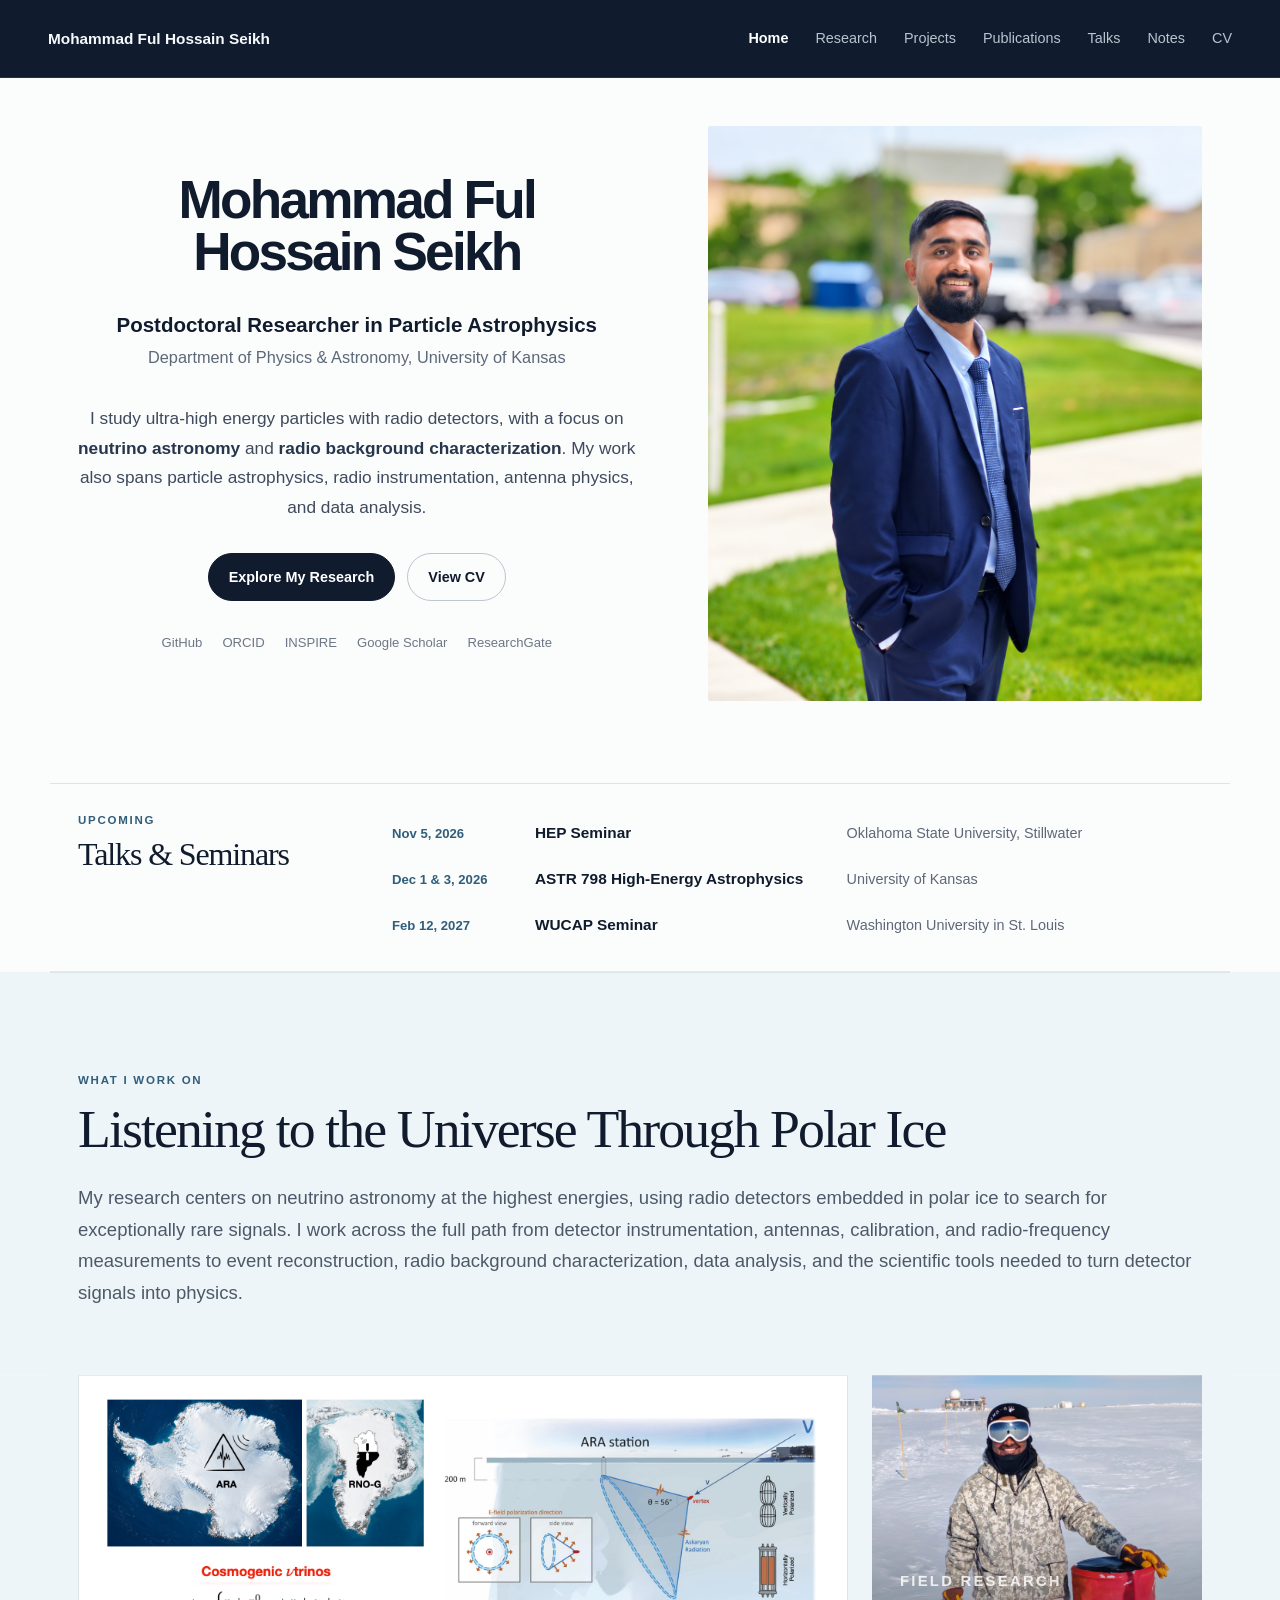
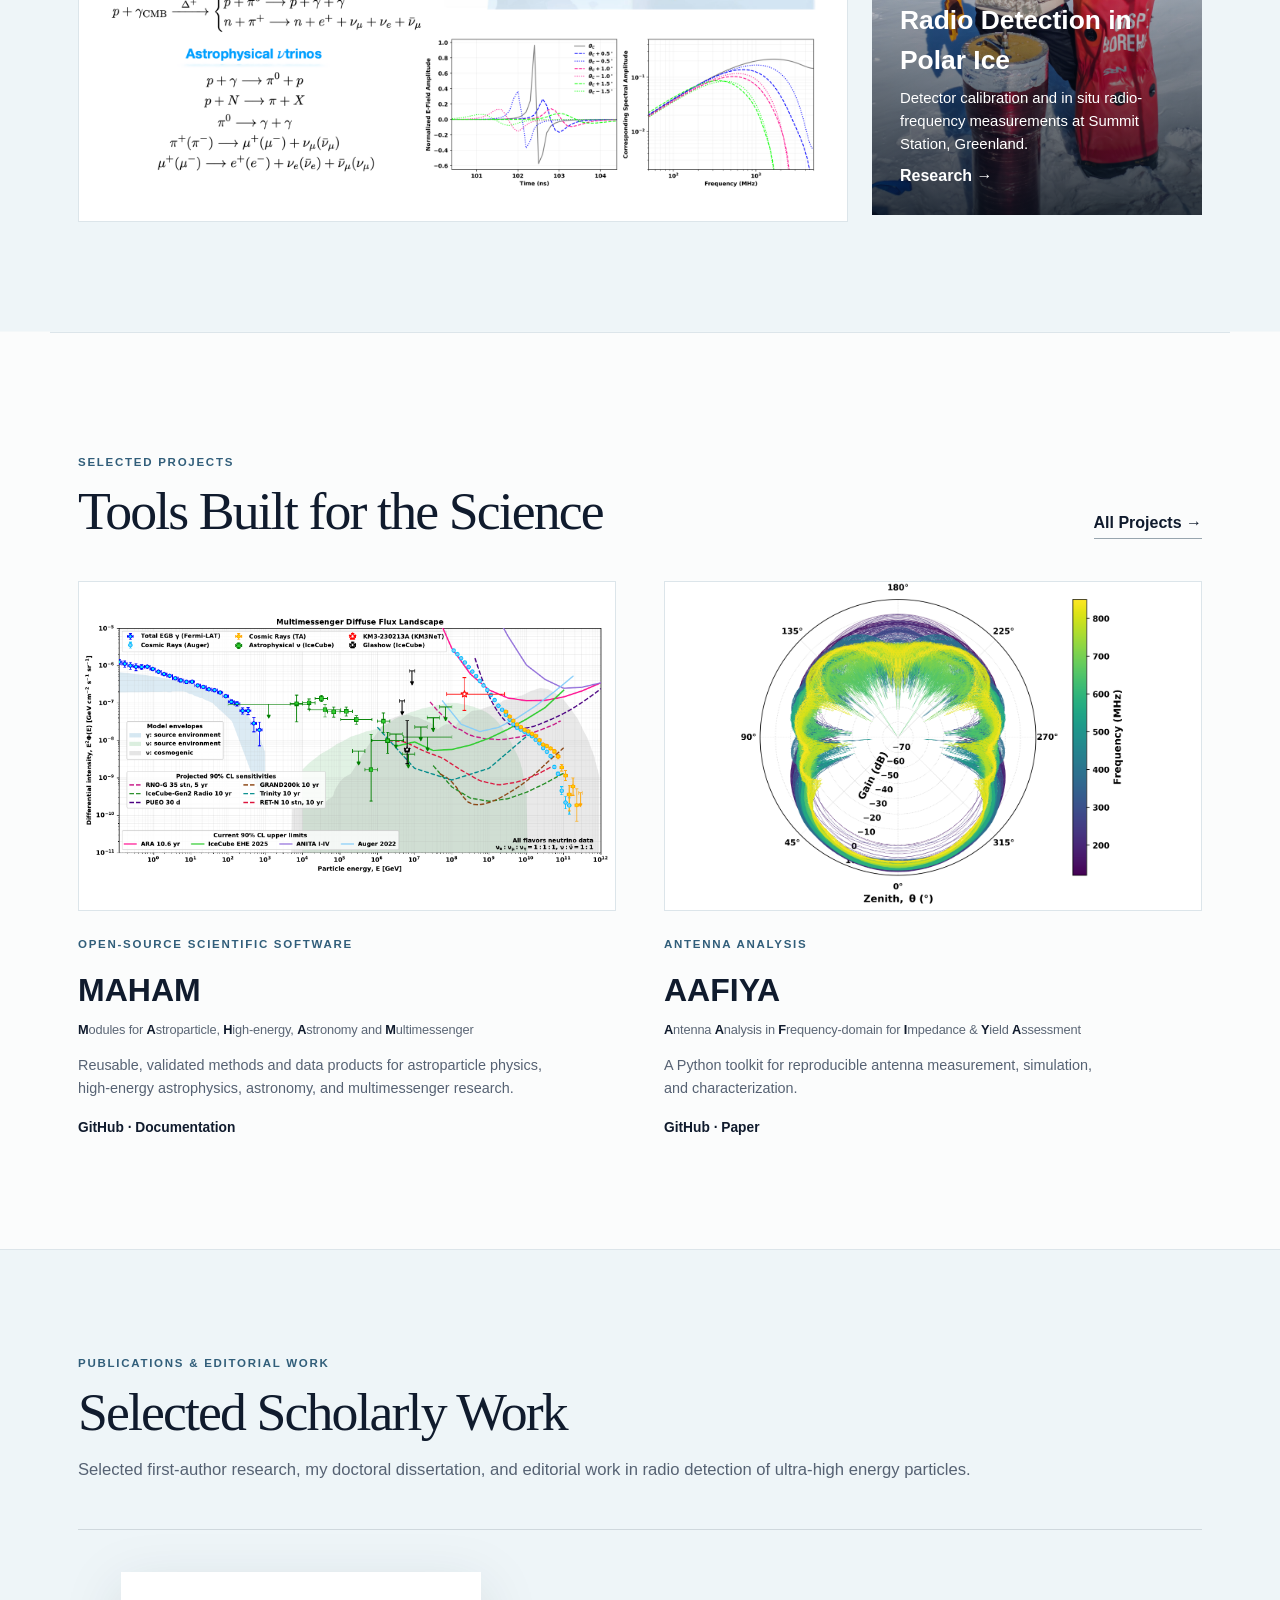
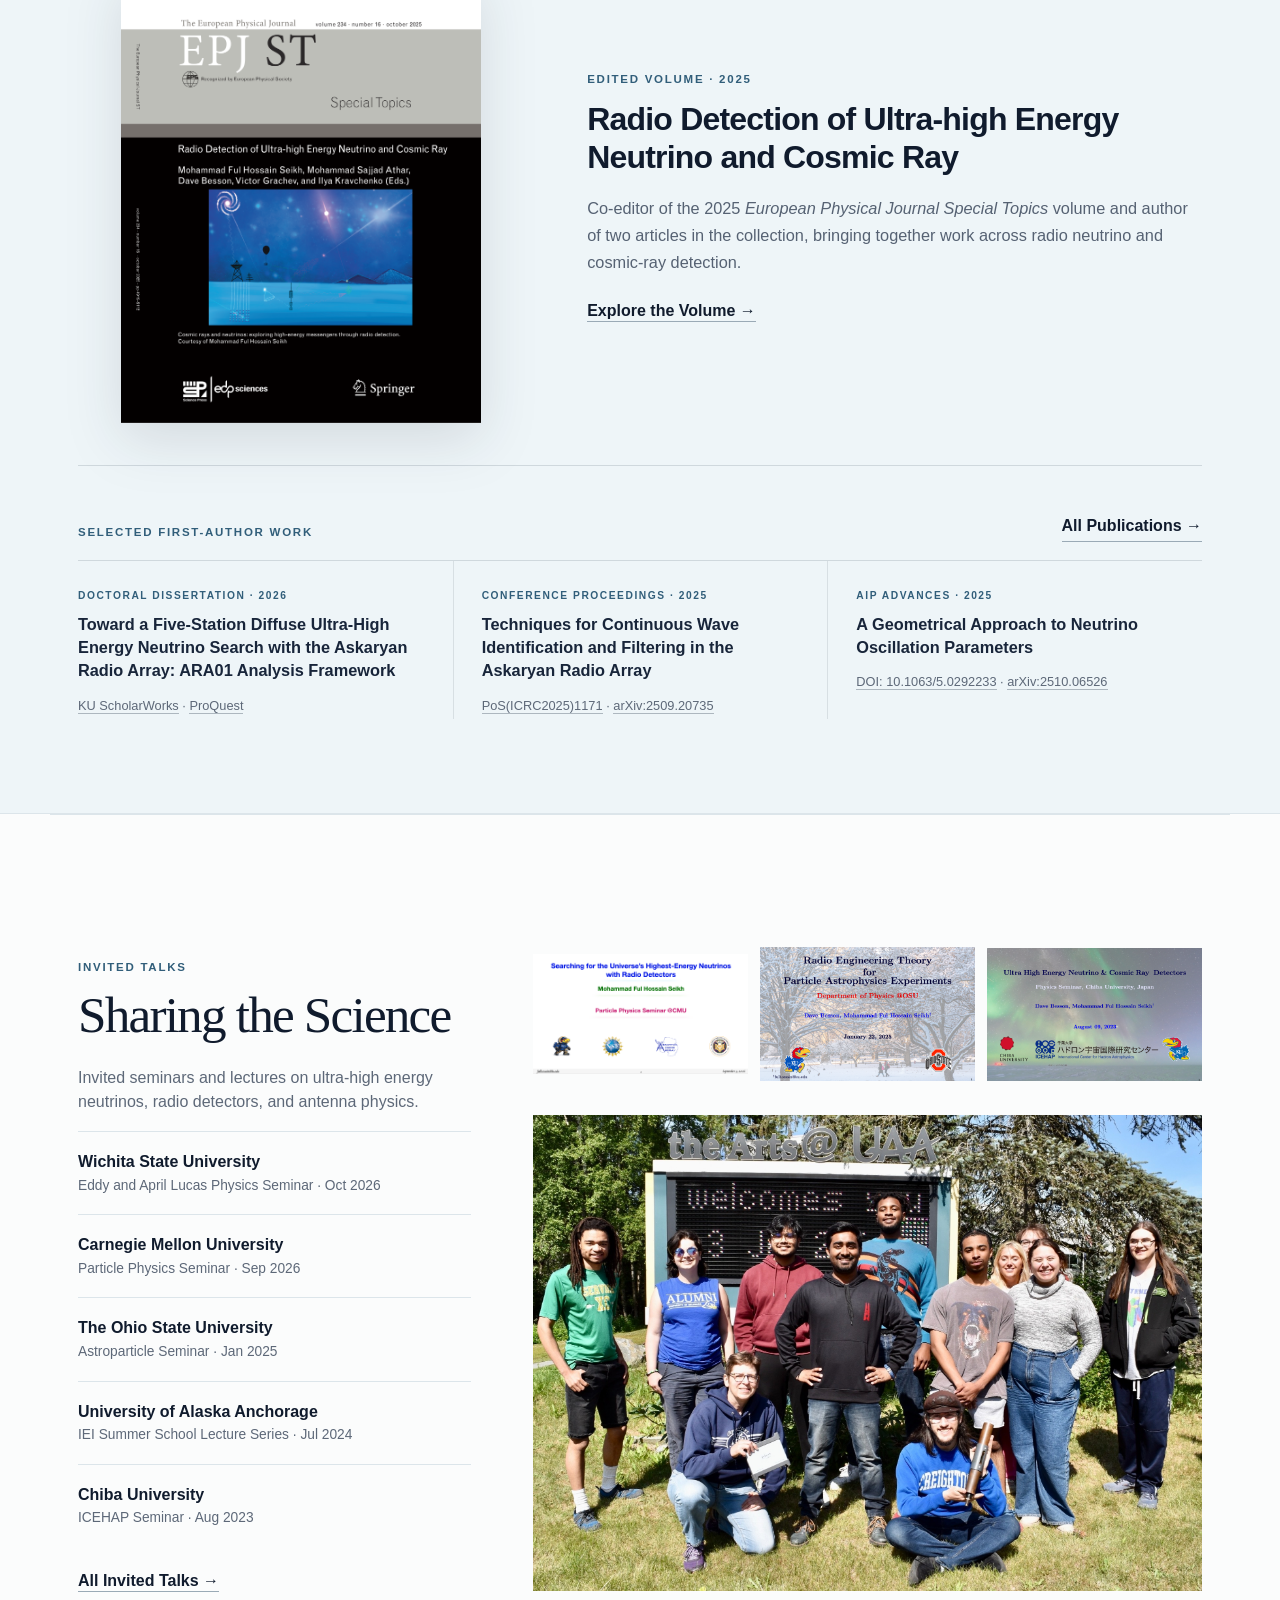
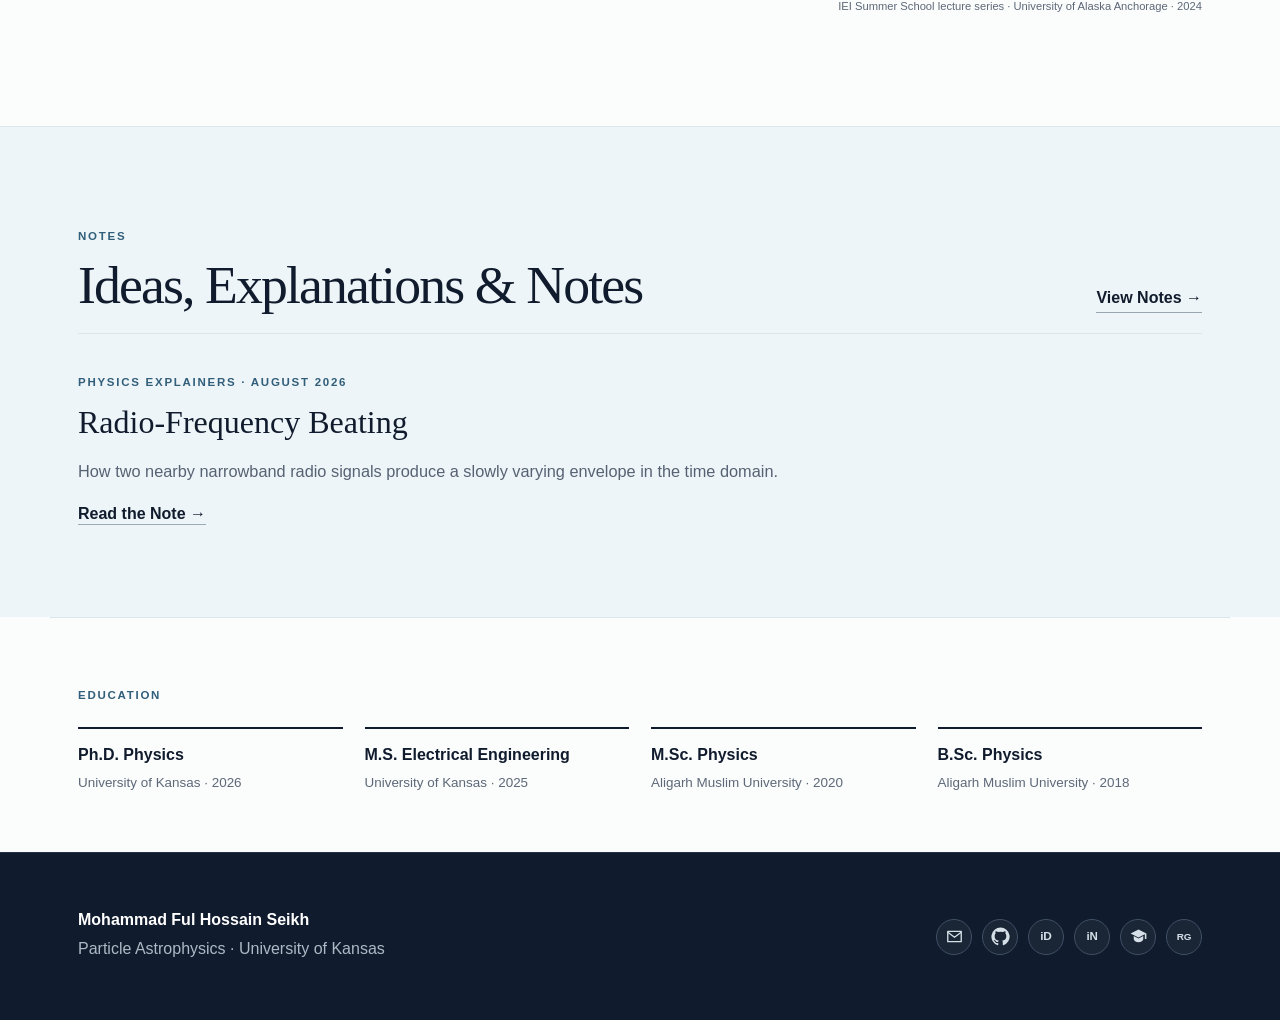
==== commit 7fc433ea: "Publish website snapshot" ====
--- a/index.html
+++ b/index.html
@@ -16,8 +16,8 @@
 <meta property="og:type" content="website">
 <meta property="og:url" content="https://mohammad-neutrino.github.io/">
 <!-- /SEO v16 -->
-<link href="styles.css?v=31" rel="stylesheet"/>
-<script type="application/ld+json">{"@context":"https://schema.org","@graph":[{"@type":"Person","@id":"https://mohammad-neutrino.github.io/#person","name":"Mohammad Ful Hossain Seikh","url":"https://mohammad-neutrino.github.io/","image":"https://mohammad-neutrino.github.io/assets/portrait.png","jobTitle":"Postdoctoral Researcher in Particle Astrophysics","affiliation":{"@type":"CollegeOrUniversity","name":"University of Kansas","url":"https://www.ku.edu/"},"sameAs":["https://github.com/Mohammad-Neutrino","https://orcid.org/0000-0002-4464-7354","https://inspirehep.net/authors/2014116","https://scholar.google.com/citations?user=dSwfpWQAAAAJ","https://www.researchgate.net/profile/Mohammad-Ful-Hossain-Seikh","https://www.scopus.com/authid/detail.uri?authorId=57426893600"],"knowsAbout":["Particle astrophysics","Ultra-high energy neutrinos","Neutrino astronomy","Radio detection","Askaryan Radio Array","RNO-G","Radio background characterization","Antenna physics"]},{"@type":"WebSite","@id":"https://mohammad-neutrino.github.io/#website","url":"https://mohammad-neutrino.github.io/","name":"Mohammad Ful Hossain Seikh","publisher":{"@id":"https://mohammad-neutrino.github.io/#person"}}]}</script>
+<link href="styles.css?v=32" rel="stylesheet"/>
+<script type="application/ld+json">{"@context":"https://schema.org","@graph":[{"@type":"Person","@id":"https://mohammad-neutrino.github.io/#person","name":"Mohammad Ful Hossain Seikh","url":"https://mohammad-neutrino.github.io/","image":"https://mohammad-neutrino.github.io/assets/portrait.png","jobTitle":"Postdoctoral Researcher in Particle Astrophysics","affiliation":{"@type":"CollegeOrUniversity","name":"University of Kansas","url":"https://www.ku.edu/"},"sameAs":["https://github.com/Mohammad-Neutrino","https://orcid.org/0000-0002-4464-7354","https://inspirehep.net/authors/2014116","https://scholar.google.com/citations?user=dSwfpWQAAAAJ","https://www.researchgate.net/profile/Mohammad-Ful-Hossain-Seikh","https://www.scopus.com/authid/detail.uri?authorId=57426893600","https://physics.ku.edu/people/seikh-mohammad-ful-hossain","https://www.linkedin.com/in/mohammad-ful-hossain-seikh-0b323bb7"],"knowsAbout":["Particle astrophysics","Ultra-high energy neutrinos","Neutrino astronomy","Radio detection","Askaryan Radio Array","RNO-G","Radio background characterization","Antenna physics"]},{"@type":"WebSite","@id":"https://mohammad-neutrino.github.io/#website","url":"https://mohammad-neutrino.github.io/","name":"Mohammad Ful Hossain Seikh","publisher":{"@id":"https://mohammad-neutrino.github.io/#person"}}]}</script>
 </head>
 <body><header class="site-header"><a class="brand" href="index.html">Mohammad Ful Hossain Seikh</a><button aria-label="Toggle navigation" class="menu">Menu</button><nav><a class="active" href="index.html">Home</a><a class="" href="research.html">Research</a><a class="" href="projects.html">Projects</a><a class="" href="publications.html">Publications</a><a class="" href="talks.html">Talks</a><a class="" href="notes.html">Notes</a><a class="" href="cv.html">CV</a></nav></header>
 <main id="top">
@@ -37,8 +37,8 @@
 <section class="upcoming wrap" aria-label="Upcoming talks and seminars">
 <div class="upcoming-heading"><p class="section-kicker">Upcoming</p><h2>Talks &amp; Seminars</h2></div>
 <div class="upcoming-list">
-<article class="upcoming-item"><time datetime="2026-10-21">Oct 21, 2026</time><strong>Eddy and April Lucas Physics Seminar</strong><span>Wichita State University, Wichita</span></article>
 <article class="upcoming-item"><time datetime="2026-11-05">Nov 5, 2026</time><strong>HEP Seminar</strong><span>Oklahoma State University, Stillwater</span></article>
+<article class="upcoming-item"><time datetime="2026-12-01">Dec 1 &amp; 3, 2026</time><strong>ASTR 798 High-Energy Astrophysics</strong><span>University of Kansas</span></article>
 <article class="upcoming-item"><time datetime="2027-02-12">Feb 12, 2027</time><strong>WUCAP Seminar</strong><span>Washington University in St. Louis</span></article>
 </div>
 </section>
@@ -99,12 +99,12 @@
 </section>
 <section class="section wrap" id="talks">
 <div class="talk-grid">
-<div><p class="section-kicker">Invited Talks</p><h2 class="talk-title">Sharing the Science</h2><p>Invited seminars and lectures on ultra-high energy neutrinos, radio detectors, and antenna physics.</p><div class="talk-item"><strong>Carnegie Mellon University</strong><span>Particle Physics Seminar · Sep 2026</span></div><div class="talk-item"><strong>The Ohio State University</strong><span>Astroparticle Seminar · Jan 2025</span></div><div class="talk-item"><strong>University of Alaska Anchorage</strong><span>IEI Summer School Lecture Series · Jul 2024</span></div><div class="talk-item"><strong>Chiba University</strong><span>ICEHAP Seminar · Aug 2023</span></div><a class="text-link" href="talks.html">All Invited Talks →</a></div>
+<div><p class="section-kicker">Invited Talks</p><h2 class="talk-title">Sharing the Science</h2><p>Invited seminars and lectures on ultra-high energy neutrinos, radio detectors, and antenna physics.</p><div class="talk-item"><strong>Wichita State University</strong><span>Eddy and April Lucas Physics Seminar · Oct 2026</span></div><div class="talk-item"><strong>Carnegie Mellon University</strong><span>Particle Physics Seminar · Sep 2026</span></div><div class="talk-item"><strong>The Ohio State University</strong><span>Astroparticle Seminar · Jan 2025</span></div><div class="talk-item"><strong>University of Alaska Anchorage</strong><span>IEI Summer School Lecture Series · Jul 2024</span></div><div class="talk-item"><strong>Chiba University</strong><span>ICEHAP Seminar · Aug 2023</span></div><a class="text-link" href="talks.html">All Invited Talks →</a></div>
 <div aria-label="Selected invited talk title slides and summer school group photo" class="talk-collage">
 <a aria-label="Enlarge Carnegie Mellon seminar title slide" class="zoomable talk-media" href="assets/talk-cmu.png"><img alt="Title slide from a Particle Physics Seminar at Carnegie Mellon University" class="talk-slide" src="assets/talk-cmu.png"/></a>
 <a aria-label="Enlarge The Ohio State University seminar title slide" class="zoomable talk-media" href="assets/talk-osu.png"><img alt="Title slide from an invited seminar at The Ohio State University" class="talk-slide" src="assets/talk-osu.png"/></a>
 <a aria-label="Enlarge Chiba University seminar title slide" class="zoomable talk-media" href="assets/talk-chiba.png"><img alt="Title slide from an invited seminar at Chiba University" class="talk-slide" src="assets/talk-chiba.png"/></a>
-<figure class="talk-group-wrap"><a aria-label="Enlarge IEI Summer School group photograph" class="zoomable talk-media" href="assets/talk-group-uaa.jpg"><img alt="Group photo from the IEI Summer School lecture series at the University of Alaska Anchorage" class="talk-group" src="assets/talk-group-uaa.jpg"/></a><figcaption>IEI Summer School lecture series · University of Alaska Anchorage · 2024</figcaption></figure>
+<figure class="talk-group-wrap"><a aria-label="Enlarge IEI Summer School group photograph" class="zoomable talk-media" href="assets/talk-group-uaa.jpg"><img alt="Group photo from the IEI Summer School lecture series at the University of Alaska Anchorage" class="talk-group" src="assets/talk-group-uaa.jpg"/></a><figcaption>IEI Summer School lecture series · University of Alaska Anchorage · 2024</figcaption></figure> 
 </div>
 </div>
 </section>
--- a/styles.css
+++ b/styles.css
@@ -84,7 +84,7 @@
 
 
 /* Publications complete record */
-.complete-record>p{color:#566273;max-width:900px}.record-block{margin-top:28px}.record-block .label{margin:0 0 12px}.collaboration-links{display:flex;flex-wrap:wrap;gap:10px}.collaboration-links a{border:1px solid var(--line);border-radius:99px;padding:9px 14px;background:#fff;color:#4f5e6e;text-decoration:none;font-size:.84rem;font-weight:700}.collaboration-links a:hover{border-color:#9fb2bf;color:var(--ink);transform:translateY(-1px)}
+.complete-record>p{color:#566273;max-width:980px}.record-block{margin-top:28px}.record-block .label{margin:0 0 12px}.collaboration-links{display:flex;flex-wrap:wrap;gap:10px}.collaboration-links a{border:1px solid var(--line);border-radius:99px;padding:9px 14px;background:#fff;color:#4f5e6e;text-decoration:none;font-size:.84rem;font-weight:700}.collaboration-links a:hover{border-color:#9fb2bf;color:var(--ink);transform:translateY(-1px)}
 
 /* Talks visual archive */
 .talk-archive{padding-top:28px}.talk-list{border-top:1px solid var(--line)}.talk-entry{display:grid;grid-template-columns:minmax(200px,270px) 70px minmax(0,1fr);gap:26px;align-items:center;padding:24px 0;border-bottom:1px solid var(--line)}.talk-thumb{display:block;background:#fff;cursor:zoom-in;overflow:hidden}.talk-thumb img{display:block;width:100%;aspect-ratio:16/9;object-fit:contain}.talk-year{font-family:Georgia,"Times New Roman",serif;font-size:1.55rem;color:#607080;align-self:start;padding-top:5px}.talk-entry h3{font-size:1.3rem;line-height:1.35;margin:0 0 7px}.talk-entry p,.talk-entry div>span{margin:0;color:#5b6776}.summer-school-feature{grid-template-columns:1.25fr .75fr}.summer-school-gallery{display:grid;grid-template-columns:1fr 1fr;gap:12px}.summer-school-gallery a{display:block}.summer-school-gallery img{width:100%;height:260px;object-fit:cover;display:block}
@@ -1017,3 +1017,88 @@
 min-width:0
 }
 }
+
+
+/* v32: single-column publications */
+/* v32: single-column publications */
+.publications-page .publication-list{
+display:block
+}
+
+.publications-page .publication-entry{
+padding:22px 0 24px;
+border-top:0
+}
+
+.publications-page .publication-entry+.publication-entry{
+margin-top:8px
+}
+
+.publications-page .publication-entry h3{
+max-width:none;
+font-size:1.18rem;
+line-height:1.42;
+margin:8px 0
+}
+
+.publications-page .publication-entry .authors{
+margin:6px 0;
+color:#5b6776;
+line-height:1.5
+}
+
+.publications-page .publication-entry .venue,
+.publications-page .publication-entry .pub-links{
+display:inline;
+margin:6px 0;
+color:#5b6776;
+line-height:1.5
+}
+
+.publications-page .publication-entry .venue+.pub-links::before{
+content:" · ";
+color:#8a95a3
+}
+
+.publications-page .publication-entry .pub-links{
+font-size:inherit
+}
+
+.publications-page .publication-entry .pub-links a{
+text-decoration:none;
+border-bottom:1px solid #adb7bf
+}
+
+.publications-page .publication-group{
+padding:34px 0 42px;
+border-bottom:1px solid var(--line)
+}
+
+.publications-page .publication-group>h2{
+margin-bottom:20px
+}
+
+
+/* v33: complete publication record PDF interface */
+.publication-record-actions{margin-top:28px}
+.publication-pdf-frame{margin-top:34px}
+.publication-pdf-frame iframe{width:100%;height:78vh;min-height:620px;border:1px solid var(--line);background:#fff}
+.complete-record .record-note{margin:0 0 12px;color:#687586;font-size:.9rem}
+@media(max-width:900px){
+.publication-pdf-frame iframe{height:70vh;min-height:520px}
+}
+@media(max-width:520px){
+.publication-record-actions{justify-content:flex-start}
+.publication-pdf-frame iframe{min-height:460px}
+}
+
+.complete-record>.page-lede a{
+font-weight:700;
+text-decoration:none;
+border-bottom:1px solid #9aaab6
+}
+
+.complete-record>.page-lede a:hover{
+color:var(--ink);
+border-color:var(--ink)
+}
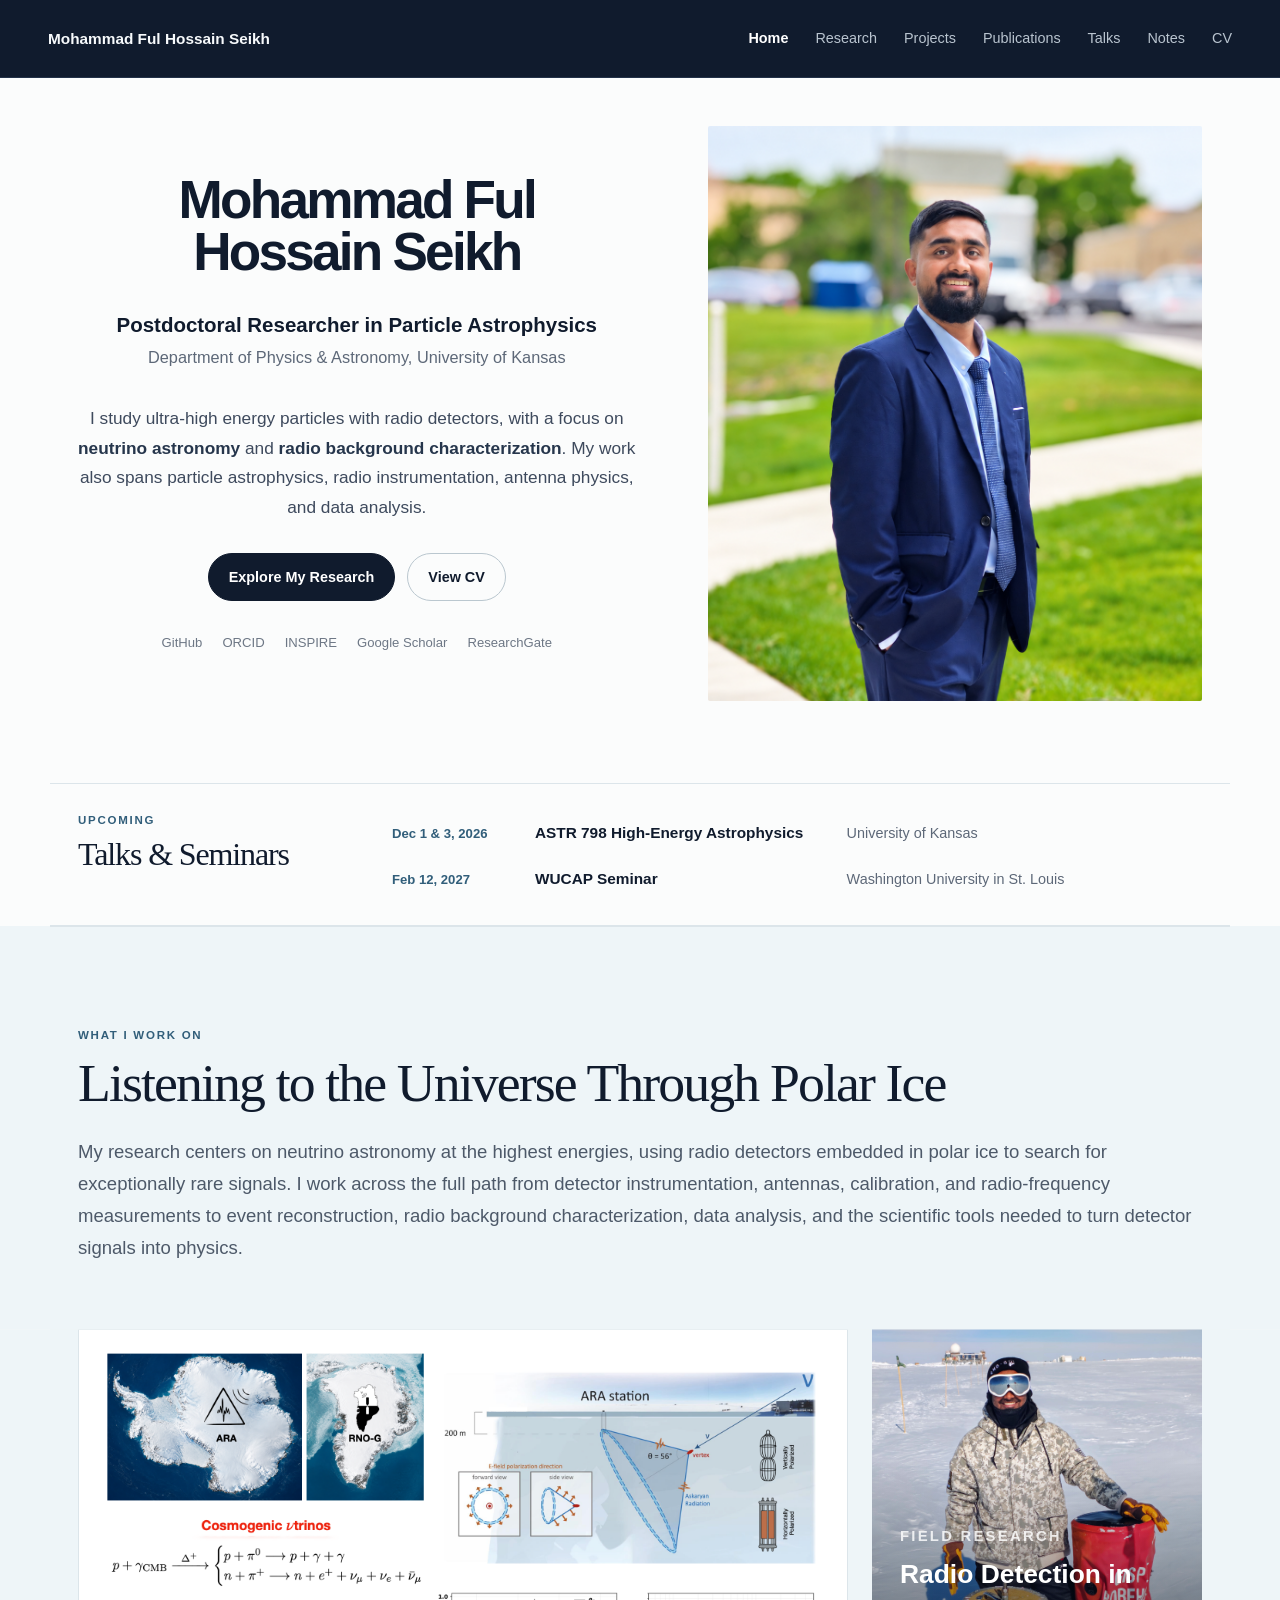
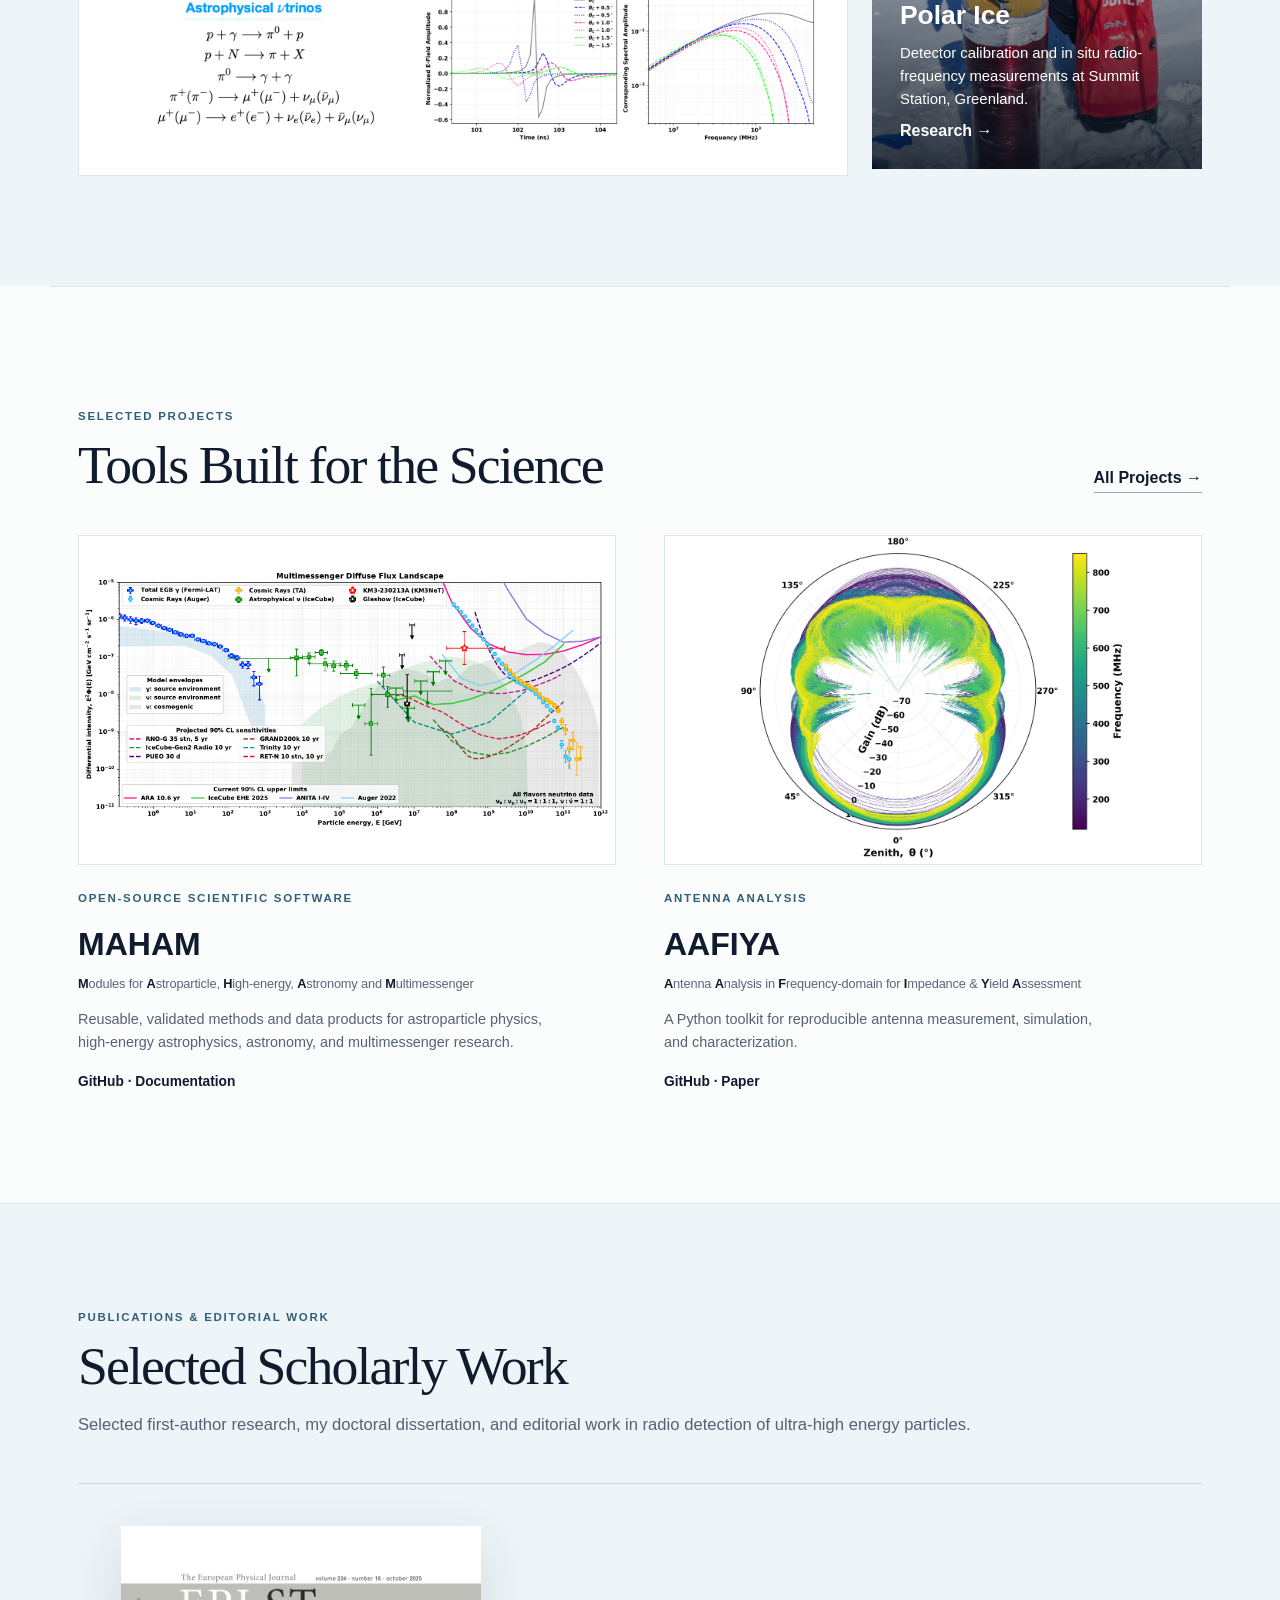
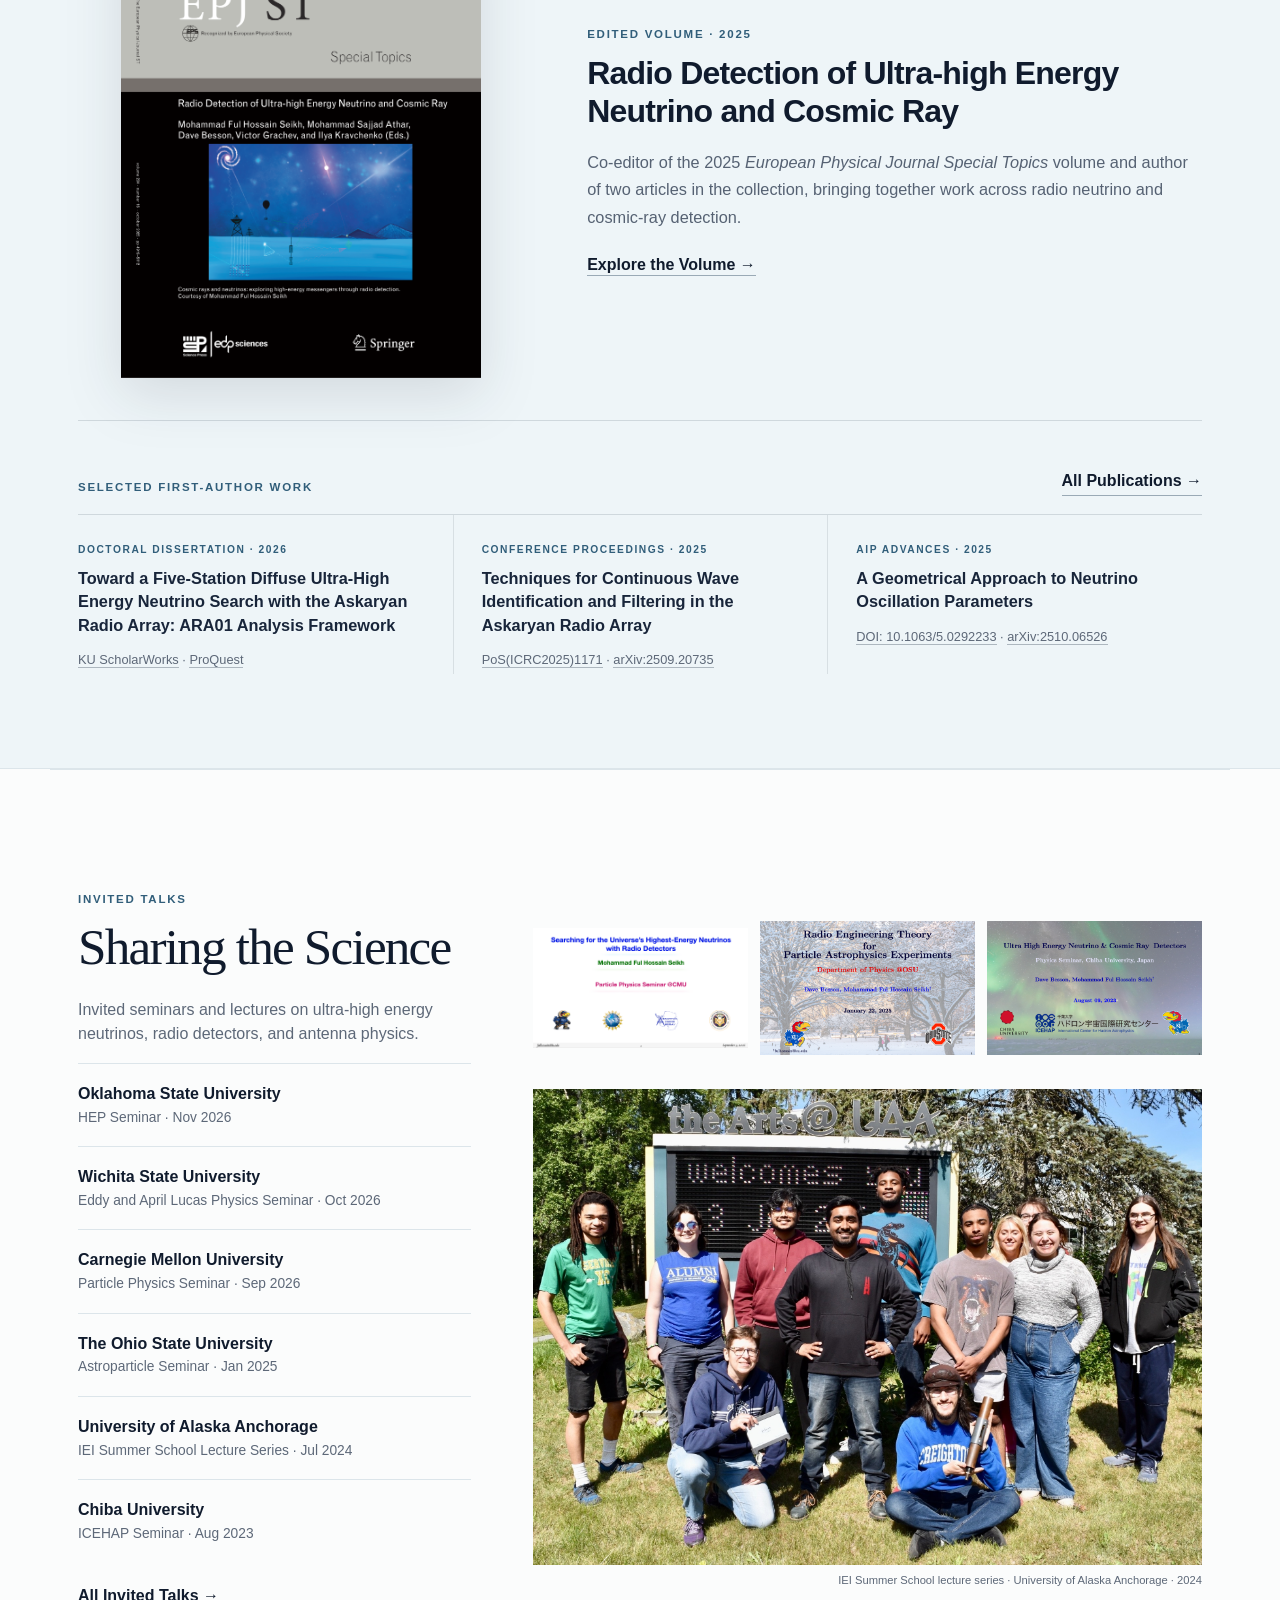
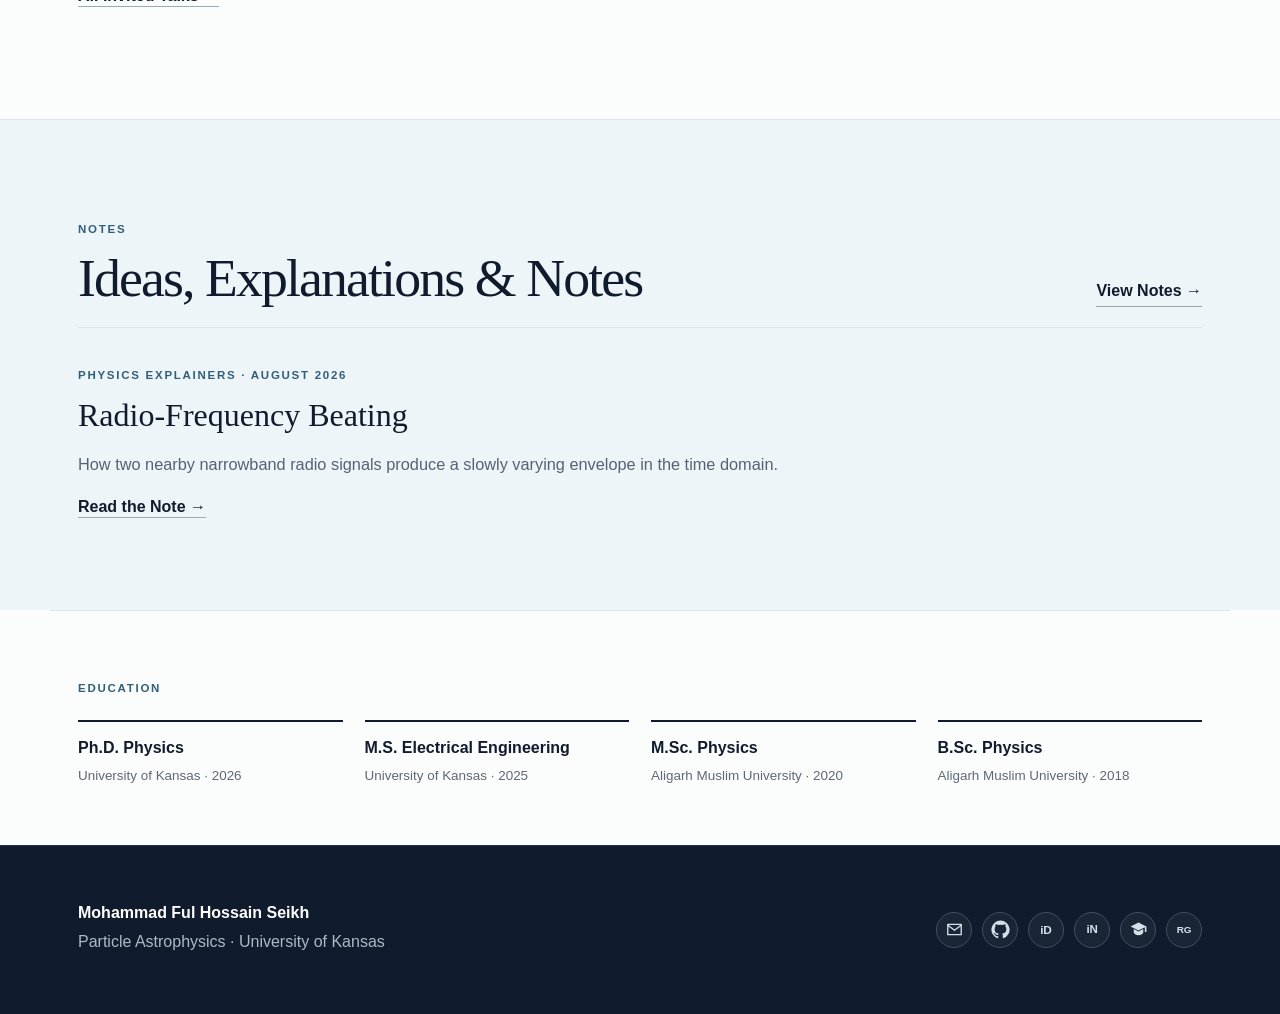
==== commit 8635a67a: "Publish website snapshot" ====
--- a/index.html
+++ b/index.html
@@ -37,7 +37,6 @@
 <section class="upcoming wrap" aria-label="Upcoming talks and seminars">
 <div class="upcoming-heading"><p class="section-kicker">Upcoming</p><h2>Talks &amp; Seminars</h2></div>
 <div class="upcoming-list">
-<article class="upcoming-item"><time datetime="2026-11-05">Nov 5, 2026</time><strong>HEP Seminar</strong><span>Oklahoma State University, Stillwater</span></article>
 <article class="upcoming-item"><time datetime="2026-12-01">Dec 1 &amp; 3, 2026</time><strong>ASTR 798 High-Energy Astrophysics</strong><span>University of Kansas</span></article>
 <article class="upcoming-item"><time datetime="2027-02-12">Feb 12, 2027</time><strong>WUCAP Seminar</strong><span>Washington University in St. Louis</span></article>
 </div>
@@ -99,7 +98,7 @@
 </section>
 <section class="section wrap" id="talks">
 <div class="talk-grid">
-<div><p class="section-kicker">Invited Talks</p><h2 class="talk-title">Sharing the Science</h2><p>Invited seminars and lectures on ultra-high energy neutrinos, radio detectors, and antenna physics.</p><div class="talk-item"><strong>Wichita State University</strong><span>Eddy and April Lucas Physics Seminar · Oct 2026</span></div><div class="talk-item"><strong>Carnegie Mellon University</strong><span>Particle Physics Seminar · Sep 2026</span></div><div class="talk-item"><strong>The Ohio State University</strong><span>Astroparticle Seminar · Jan 2025</span></div><div class="talk-item"><strong>University of Alaska Anchorage</strong><span>IEI Summer School Lecture Series · Jul 2024</span></div><div class="talk-item"><strong>Chiba University</strong><span>ICEHAP Seminar · Aug 2023</span></div><a class="text-link" href="talks.html">All Invited Talks →</a></div>
+<div><p class="section-kicker">Invited Talks</p><h2 class="talk-title">Sharing the Science</h2><p>Invited seminars and lectures on ultra-high energy neutrinos, radio detectors, and antenna physics.</p><div class="talk-item"><strong>Oklahoma State University</strong><span>HEP Seminar · Nov 2026</span></div><div class="talk-item"><strong>Wichita State University</strong><span>Eddy and April Lucas Physics Seminar · Oct 2026</span></div><div class="talk-item"><strong>Carnegie Mellon University</strong><span>Particle Physics Seminar · Sep 2026</span></div><div class="talk-item"><strong>The Ohio State University</strong><span>Astroparticle Seminar · Jan 2025</span></div><div class="talk-item"><strong>University of Alaska Anchorage</strong><span>IEI Summer School Lecture Series · Jul 2024</span></div><div class="talk-item"><strong>Chiba University</strong><span>ICEHAP Seminar · Aug 2023</span></div><a class="text-link" href="talks.html">All Invited Talks →</a></div>
 <div aria-label="Selected invited talk title slides and summer school group photo" class="talk-collage">
 <a aria-label="Enlarge Carnegie Mellon seminar title slide" class="zoomable talk-media" href="assets/talk-cmu.png"><img alt="Title slide from a Particle Physics Seminar at Carnegie Mellon University" class="talk-slide" src="assets/talk-cmu.png"/></a>
 <a aria-label="Enlarge The Ohio State University seminar title slide" class="zoomable talk-media" href="assets/talk-osu.png"><img alt="Title slide from an invited seminar at The Ohio State University" class="talk-slide" src="assets/talk-osu.png"/></a>
